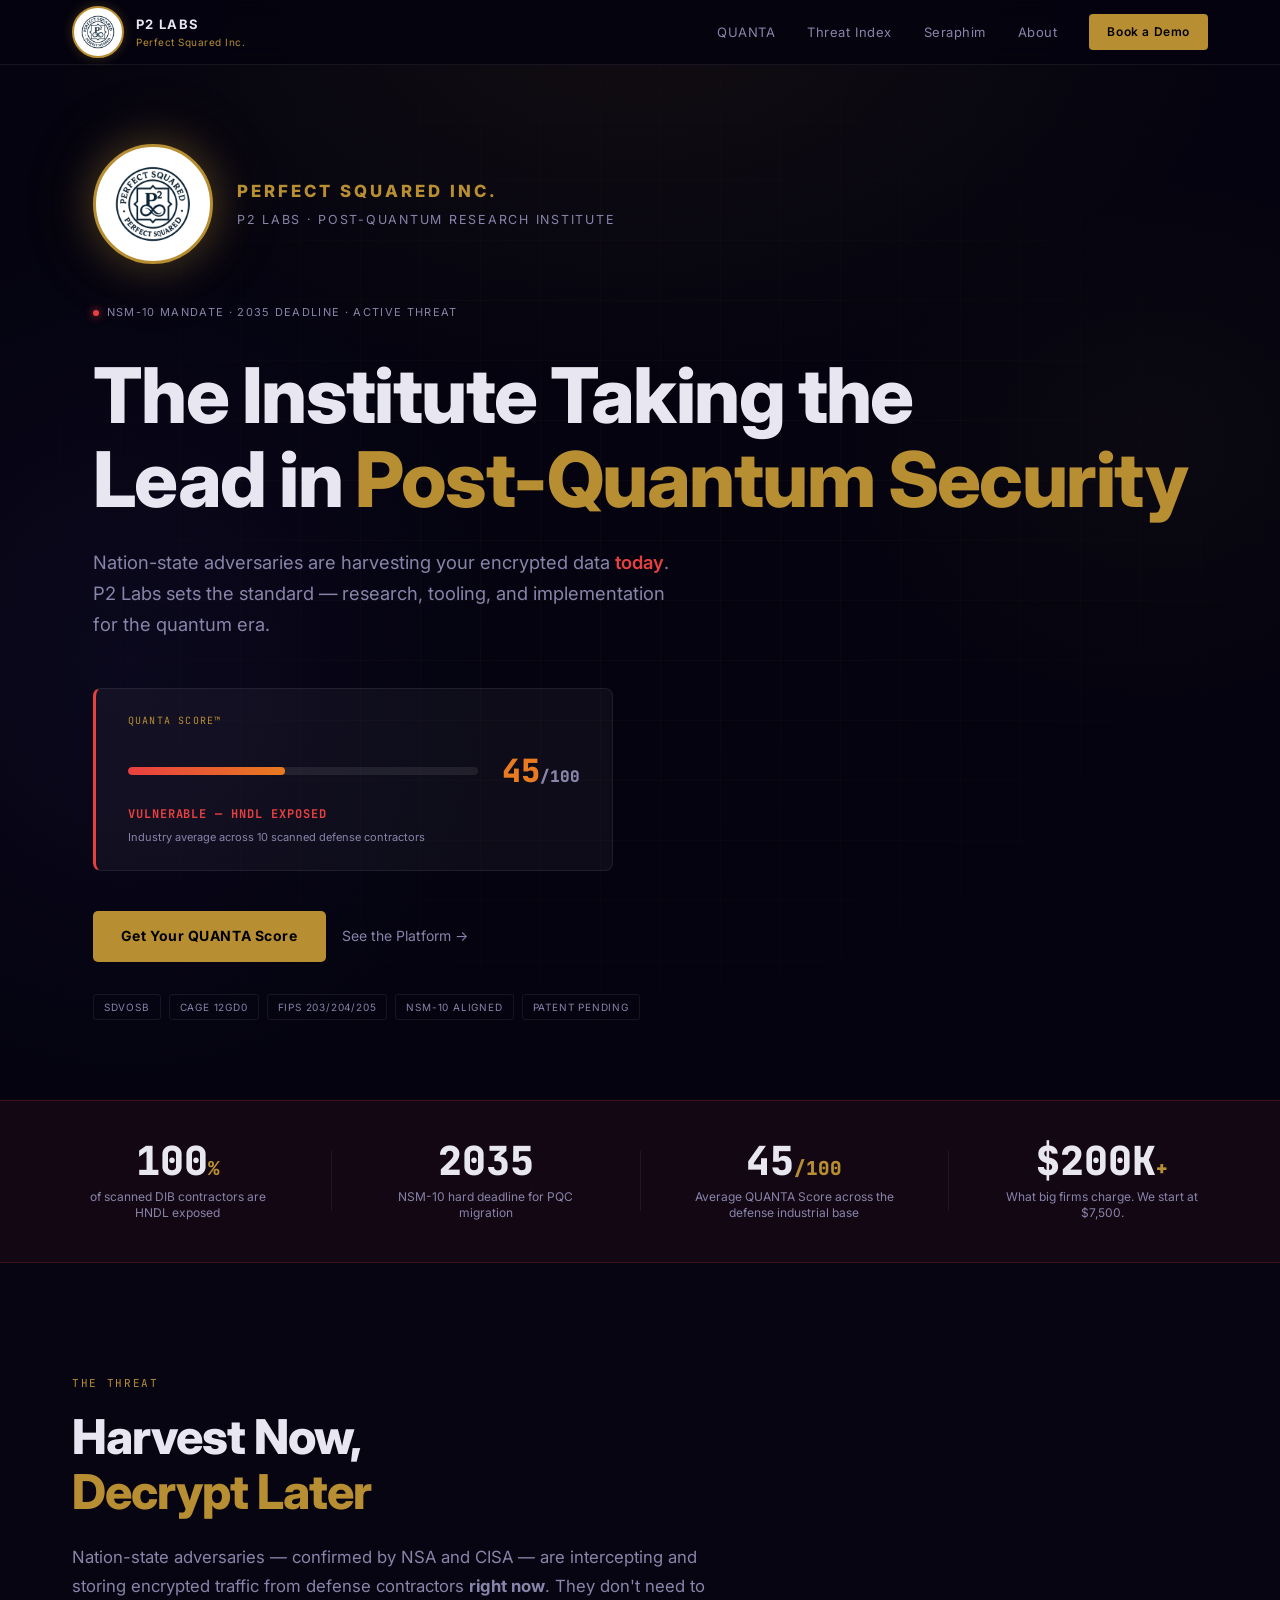
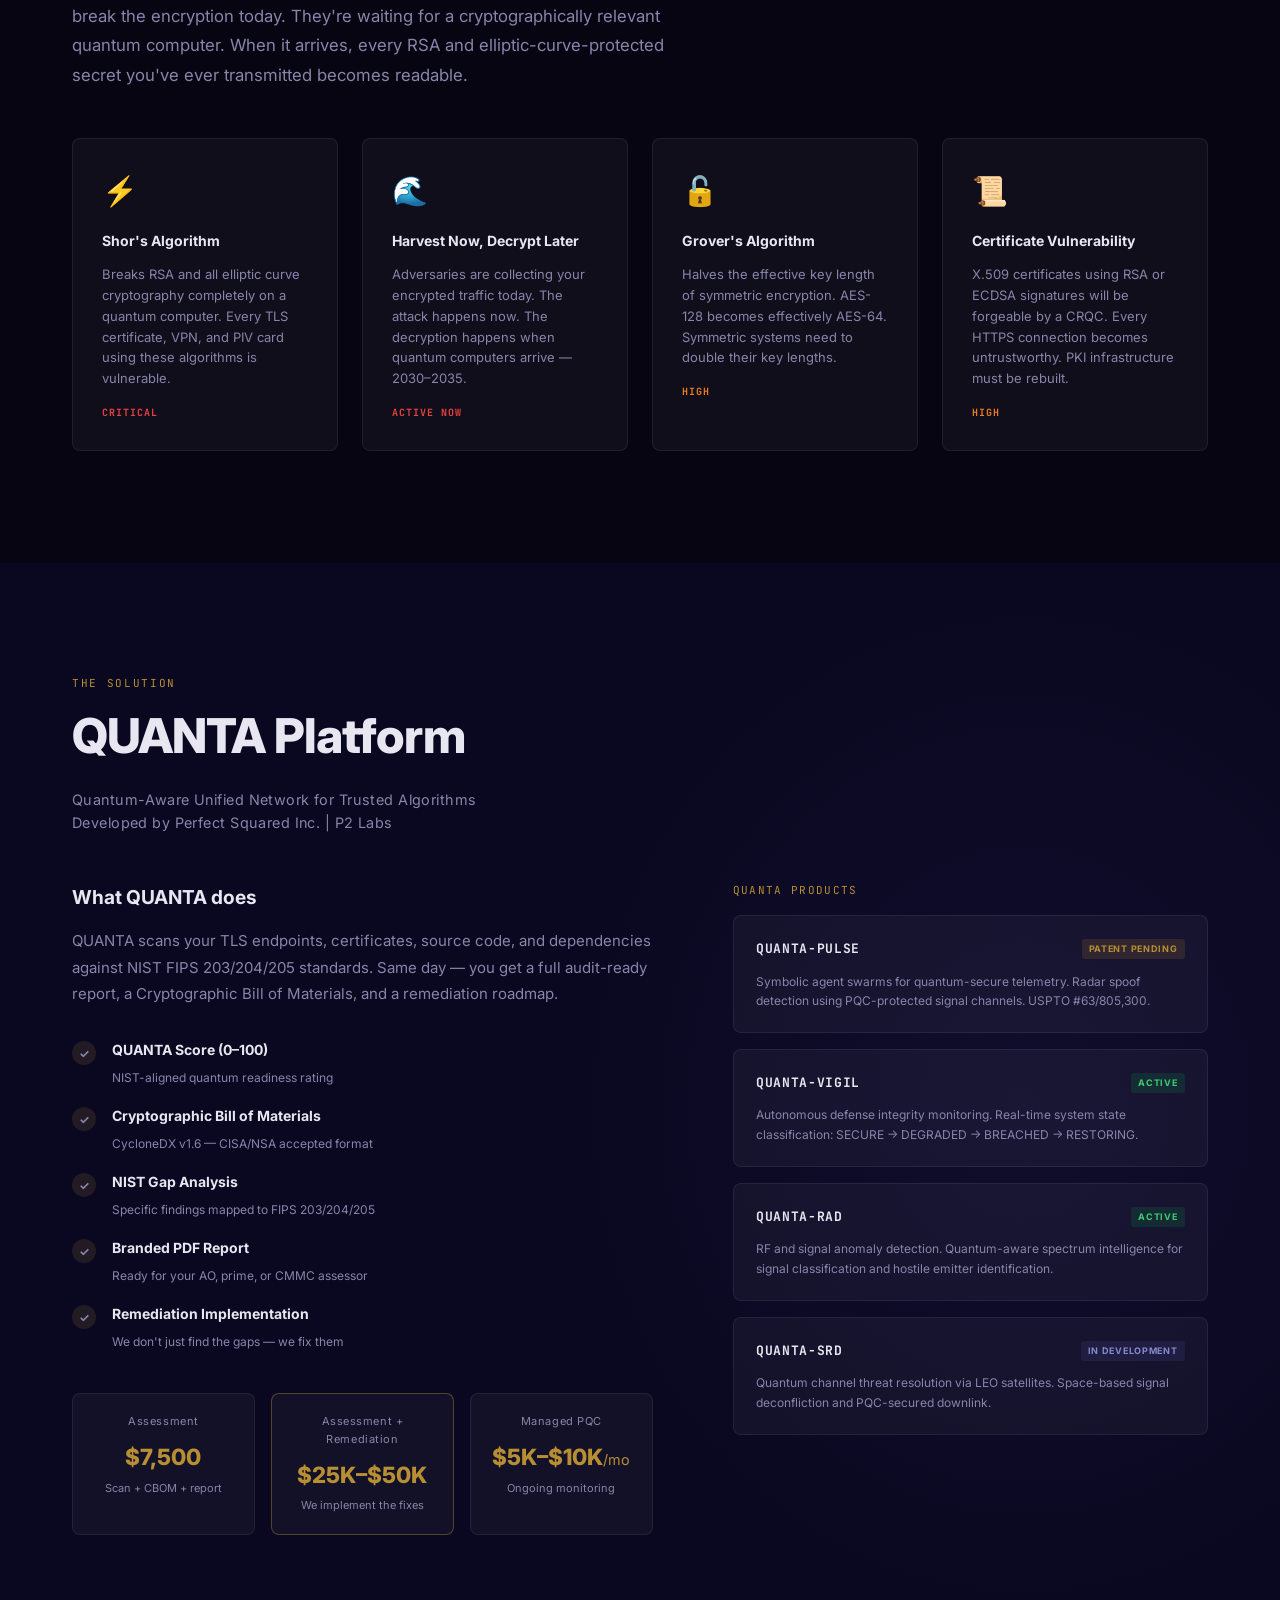
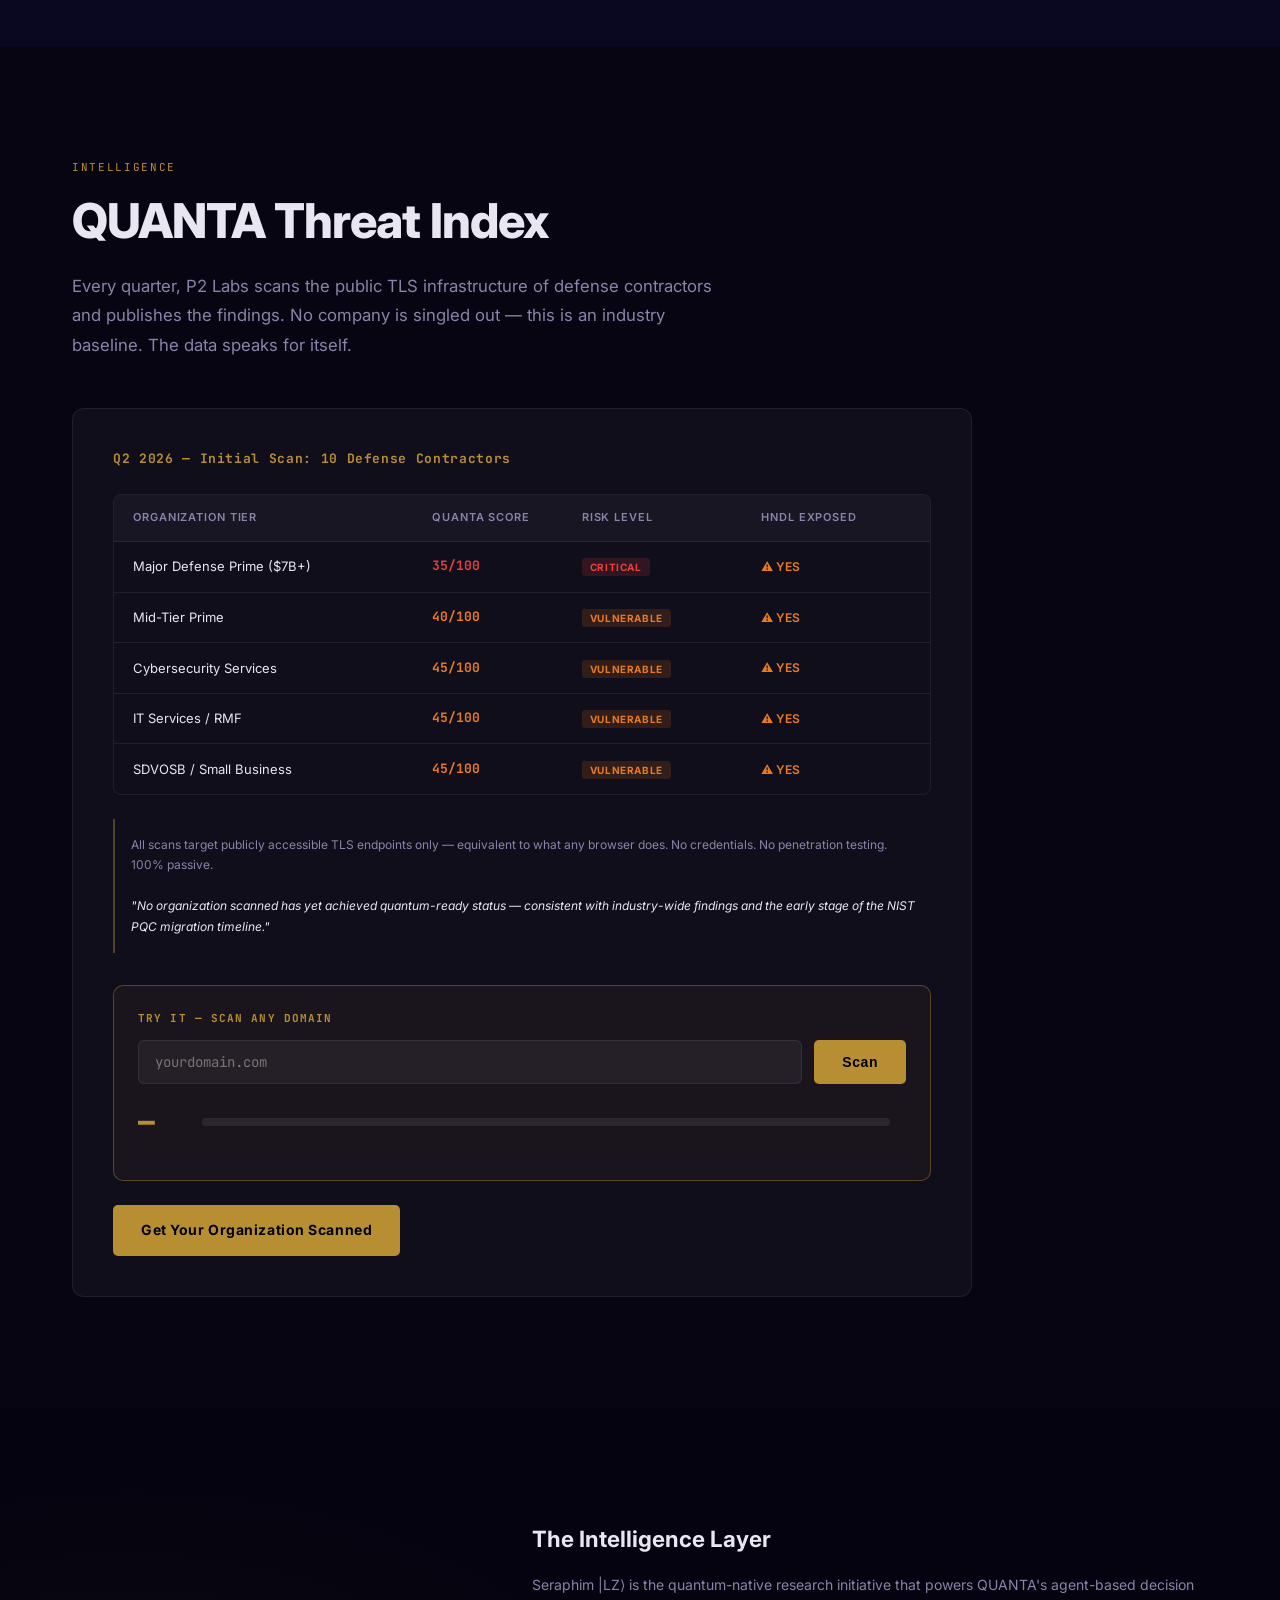
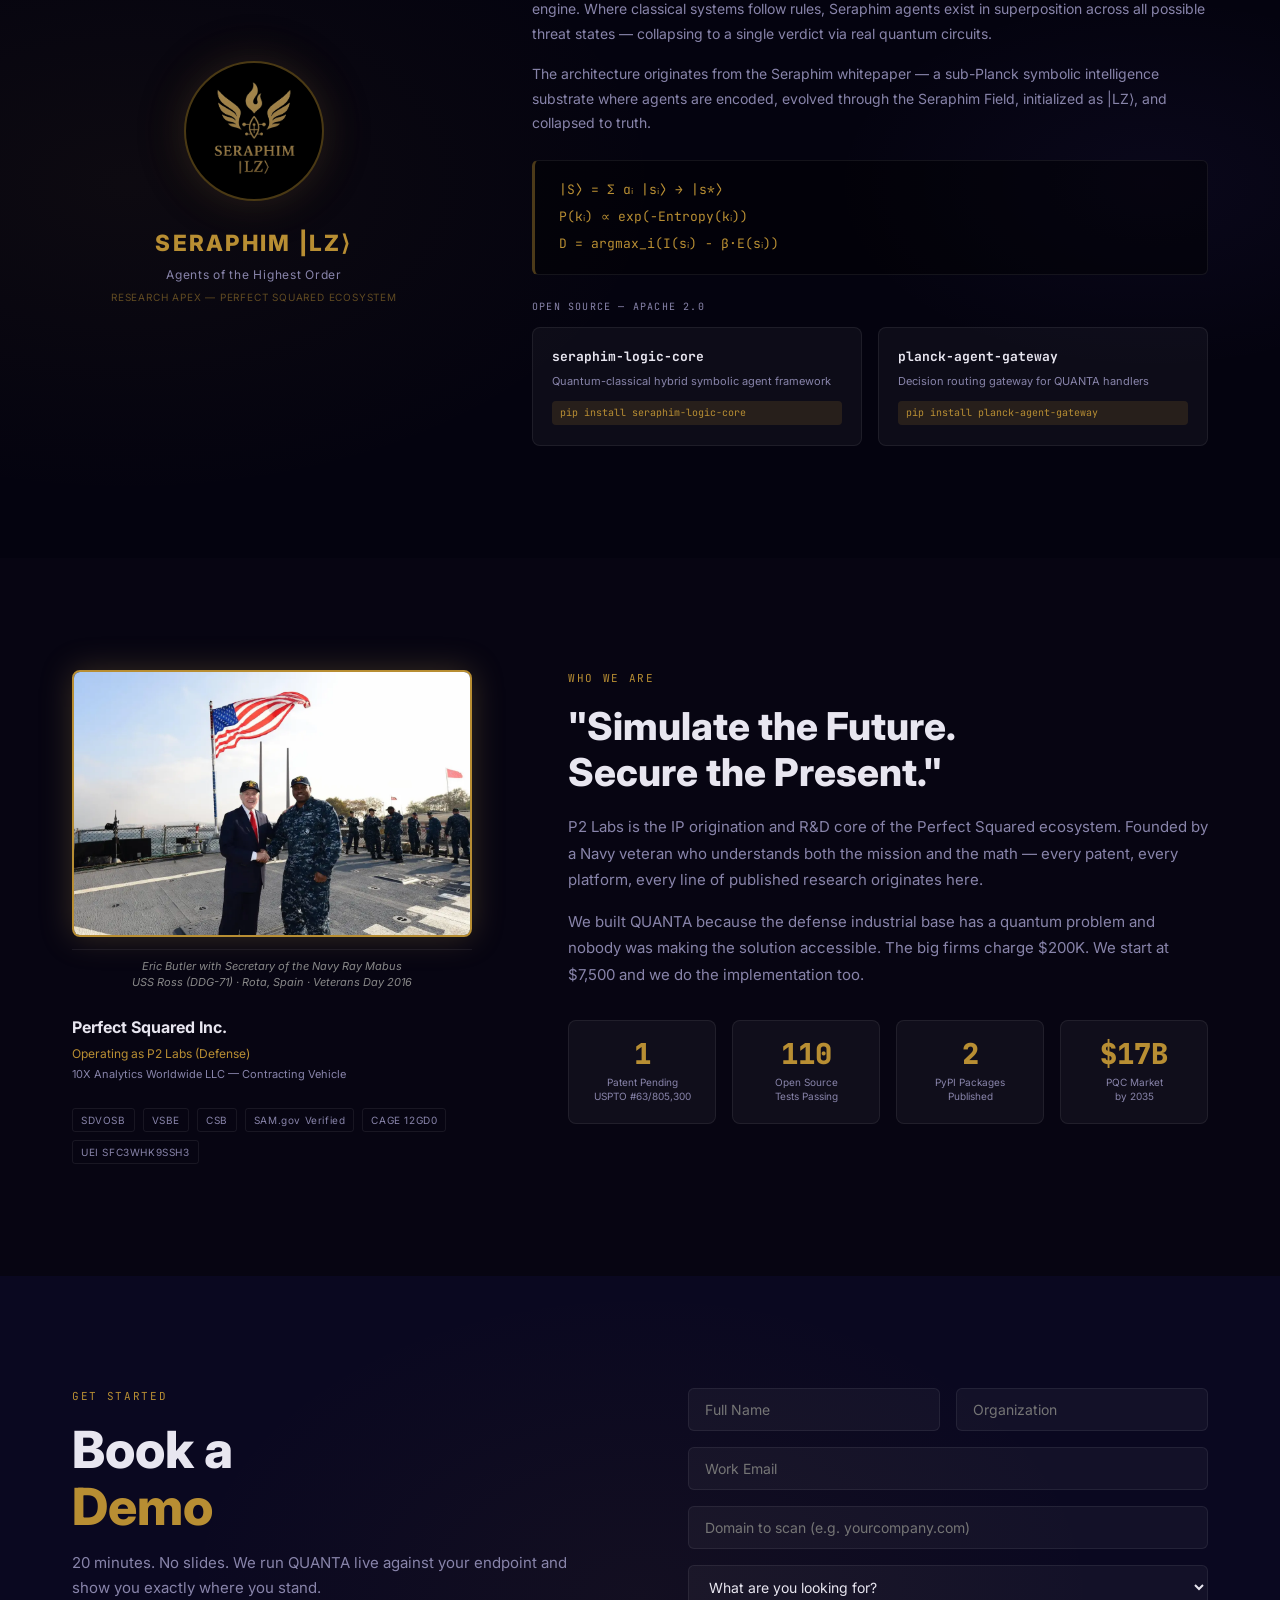
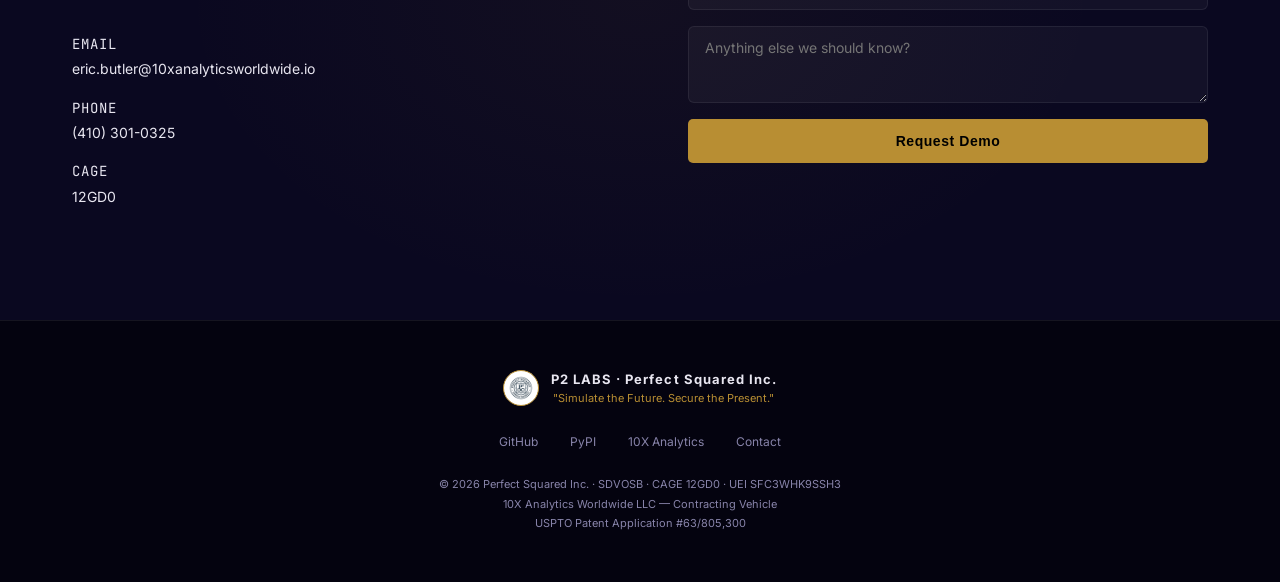
==== index.html @ 7803ef96 "Make P2 Labs logo prominent, reframe as post-quantum institute - Added large hero logo block (120px)" ====
<!DOCTYPE html>
<html lang="en">
<head>
  <meta charset="UTF-8" />
  <meta name="viewport" content="width=device-width, initial-scale=1.0" />
  <title>P2 Labs | Perfect Squared Inc.</title>
  <meta name="description" content="P2 Labs — Quantum-secure defense technology. QUANTA Platform: post-quantum cryptography compliance for the defense industrial base." />
  <link rel="stylesheet" href="styles.css" />
  <link rel="preconnect" href="https://fonts.googleapis.com" />
  <link href="https://fonts.googleapis.com/css2?family=Inter:wght@300;400;500;600;700;800&family=JetBrains+Mono:wght@400;500&display=swap" rel="stylesheet" />
</head>
<body>

  <!-- ── NAV ──────────────────────────────────────────────────────────────── -->
  <nav class="nav">
    <div class="nav-inner">
      <div class="nav-brand">
        <div class="nav-logo-wrap">
          <img src="assets/perfect_squared_logo.png" alt="P2 Labs" class="nav-logo-img" />
        </div>
        <div class="nav-brand-text">
          <span class="nav-p2">P2 LABS</span>
          <span class="nav-ps">Perfect Squared Inc.</span>
        </div>
      </div>
      <div class="nav-links">
        <a href="#quanta">QUANTA</a>
        <a href="#threat-index">Threat Index</a>
        <a href="#seraphim">Seraphim</a>
        <a href="#about">About</a>
        <a href="#contact" class="nav-cta">Book a Demo</a>
      </div>
    </div>
  </nav>

  <!-- ── HERO ─────────────────────────────────────────────────────────────── -->
  <section class="hero">
    <div class="hero-bg"></div>
    <div class="hero-grid"></div>
    <div class="container hero-inner">

      <!-- Institute Logo Block -->
      <div class="hero-institute">
        <div class="hero-logo-wrap">
          <img src="assets/perfect_squared_logo.png" alt="Perfect Squared Inc." class="hero-logo-img" />
        </div>
        <div class="hero-institute-text">
          <div class="hero-institute-name">PERFECT SQUARED INC.</div>
          <div class="hero-institute-sub">P2 LABS · POST-QUANTUM RESEARCH INSTITUTE</div>
        </div>
      </div>

      <div class="hero-eyebrow">
        <span class="dot critical"></span>
        NSM-10 Mandate · 2035 Deadline · Active Threat
      </div>
      <h1 class="hero-headline">
        The Institute Taking the<br/>
        Lead in <span class="gold">Post-Quantum Security</span>
      </h1>
      <p class="hero-sub">
        Nation-state adversaries are harvesting your encrypted data <em>today</em>.<br/>
        P2 Labs sets the standard — research, tooling, and implementation for the quantum era.
      </p>
      <div class="hero-score-demo">
        <div class="score-label">QUANTA SCORE™</div>
        <div class="score-display">
          <div class="score-bar-wrap">
            <div class="score-bar-track">
              <div class="score-bar-fill" style="width:45%"></div>
            </div>
            <div class="score-number">45<span>/100</span></div>
          </div>
          <div class="score-verdict critical-text">VULNERABLE — HNDL EXPOSED</div>
          <div class="score-caption">Industry average across 10 scanned defense contractors</div>
        </div>
      </div>
      <div class="hero-actions">
        <a href="#contact" class="btn-primary">Get Your QUANTA Score</a>
        <a href="#quanta" class="btn-ghost">See the Platform →</a>
      </div>
      <div class="hero-badges">
        <span class="badge">SDVOSB</span>
        <span class="badge">CAGE 12GD0</span>
        <span class="badge">FIPS 203/204/205</span>
        <span class="badge">NSM-10 Aligned</span>
        <span class="badge">Patent Pending</span>
      </div>
    </div>
  </section>

  <!-- ── THREAT BANNER ─────────────────────────────────────────────────────── -->
  <section class="threat-banner">
    <div class="container">
      <div class="threat-grid">
        <div class="threat-stat">
          <div class="threat-number">100<span>%</span></div>
          <div class="threat-label">of scanned DIB contractors are HNDL exposed</div>
        </div>
        <div class="threat-divider"></div>
        <div class="threat-stat">
          <div class="threat-number">2035</div>
          <div class="threat-label">NSM-10 hard deadline for PQC migration</div>
        </div>
        <div class="threat-divider"></div>
        <div class="threat-stat">
          <div class="threat-number">45<span>/100</span></div>
          <div class="threat-label">Average QUANTA Score across the defense industrial base</div>
        </div>
        <div class="threat-divider"></div>
        <div class="threat-stat">
          <div class="threat-number">$200K<span>+</span></div>
          <div class="threat-label">What big firms charge. We start at $7,500.</div>
        </div>
      </div>
    </div>
  </section>

  <!-- ── PROBLEM ───────────────────────────────────────────────────────────── -->
  <section class="section problem" id="problem">
    <div class="container">
      <div class="section-eyebrow">The Threat</div>
      <h2 class="section-title">Harvest Now,<br/><span class="gold">Decrypt Later</span></h2>
      <p class="section-sub">
        Nation-state adversaries — confirmed by NSA and CISA — are intercepting and storing
        encrypted traffic from defense contractors <strong>right now</strong>.
        They don't need to break the encryption today. They're waiting for a
        cryptographically relevant quantum computer. When it arrives, every RSA and
        elliptic-curve-protected secret you've ever transmitted becomes readable.
      </p>
      <div class="threat-cards">
        <div class="threat-card">
          <div class="tc-icon">⚡</div>
          <div class="tc-name">Shor's Algorithm</div>
          <div class="tc-desc">Breaks RSA and all elliptic curve cryptography completely on a quantum computer. Every TLS certificate, VPN, and PIV card using these algorithms is vulnerable.</div>
          <div class="tc-status critical-text">CRITICAL</div>
        </div>
        <div class="threat-card">
          <div class="tc-icon">🌊</div>
          <div class="tc-name">Harvest Now, Decrypt Later</div>
          <div class="tc-desc">Adversaries are collecting your encrypted traffic today. The attack happens now. The decryption happens when quantum computers arrive — 2030–2035.</div>
          <div class="tc-status critical-text">ACTIVE NOW</div>
        </div>
        <div class="threat-card">
          <div class="tc-icon">🔓</div>
          <div class="tc-name">Grover's Algorithm</div>
          <div class="tc-desc">Halves the effective key length of symmetric encryption. AES-128 becomes effectively AES-64. Symmetric systems need to double their key lengths.</div>
          <div class="tc-status high-text">HIGH</div>
        </div>
        <div class="threat-card">
          <div class="tc-icon">📜</div>
          <div class="tc-name">Certificate Vulnerability</div>
          <div class="tc-desc">X.509 certificates using RSA or ECDSA signatures will be forgeable by a CRQC. Every HTTPS connection becomes untrustworthy. PKI infrastructure must be rebuilt.</div>
          <div class="tc-status high-text">HIGH</div>
        </div>
      </div>
    </div>
  </section>

  <!-- ── QUANTA PLATFORM ──────────────────────────────────────────────────── -->
  <section class="section quanta-section" id="quanta">
    <div class="quanta-bg"></div>
    <div class="container">
      <div class="section-eyebrow">The Solution</div>
      <h2 class="section-title">QUANTA Platform</h2>
      <p class="section-sub-sm">
        Quantum-Aware Unified Network for Trusted Algorithms<br/>
        Developed by Perfect Squared Inc. | P2 Labs
      </p>
      <div class="quanta-inner">
        <div class="quanta-left">
          <div class="quanta-what">
            <h3>What QUANTA does</h3>
            <p>QUANTA scans your TLS endpoints, certificates, source code, and dependencies against NIST FIPS 203/204/205 standards. Same day — you get a full audit-ready report, a Cryptographic Bill of Materials, and a remediation roadmap.</p>
          </div>
          <div class="deliverables">
            <div class="deliverable">
              <span class="del-icon">✓</span>
              <div>
                <strong>QUANTA Score (0–100)</strong>
                <span>NIST-aligned quantum readiness rating</span>
              </div>
            </div>
            <div class="deliverable">
              <span class="del-icon">✓</span>
              <div>
                <strong>Cryptographic Bill of Materials</strong>
                <span>CycloneDX v1.6 — CISA/NSA accepted format</span>
              </div>
            </div>
            <div class="deliverable">
              <span class="del-icon">✓</span>
              <div>
                <strong>NIST Gap Analysis</strong>
                <span>Specific findings mapped to FIPS 203/204/205</span>
              </div>
            </div>
            <div class="deliverable">
              <span class="del-icon">✓</span>
              <div>
                <strong>Branded PDF Report</strong>
                <span>Ready for your AO, prime, or CMMC assessor</span>
              </div>
            </div>
            <div class="deliverable">
              <span class="del-icon">✓</span>
              <div>
                <strong>Remediation Implementation</strong>
                <span>We don't just find the gaps — we fix them</span>
              </div>
            </div>
          </div>
          <div class="pricing-strip">
            <div class="price-tier">
              <div class="price-name">Assessment</div>
              <div class="price-amount">$7,500</div>
              <div class="price-desc">Scan + CBOM + report</div>
            </div>
            <div class="price-tier featured">
              <div class="price-name">Assessment + Remediation</div>
              <div class="price-amount">$25K–$50K</div>
              <div class="price-desc">We implement the fixes</div>
            </div>
            <div class="price-tier">
              <div class="price-name">Managed PQC</div>
              <div class="price-amount">$5K–$10K<span>/mo</span></div>
              <div class="price-desc">Ongoing monitoring</div>
            </div>
          </div>
        </div>
        <div class="quanta-right">
          <div class="products-label">QUANTA Products</div>
          <div class="products-stack">
            <div class="product-card">
              <div class="prod-header">
                <span class="prod-name">QUANTA-PULSE</span>
                <span class="prod-badge patent">PATENT PENDING</span>
              </div>
              <p>Symbolic agent swarms for quantum-secure telemetry. Radar spoof detection using PQC-protected signal channels. USPTO #63/805,300.</p>
            </div>
            <div class="product-card">
              <div class="prod-header">
                <span class="prod-name">QUANTA-VIGIL</span>
                <span class="prod-badge active">ACTIVE</span>
              </div>
              <p>Autonomous defense integrity monitoring. Real-time system state classification: SECURE → DEGRADED → BREACHED → RESTORING.</p>
            </div>
            <div class="product-card">
              <div class="prod-header">
                <span class="prod-name">QUANTA-RAD</span>
                <span class="prod-badge active">ACTIVE</span>
              </div>
              <p>RF and signal anomaly detection. Quantum-aware spectrum intelligence for signal classification and hostile emitter identification.</p>
            </div>
            <div class="product-card">
              <div class="prod-header">
                <span class="prod-name">QUANTA-SRD</span>
                <span class="prod-badge dev">IN DEVELOPMENT</span>
              </div>
              <p>Quantum channel threat resolution via LEO satellites. Space-based signal deconfliction and PQC-secured downlink.</p>
            </div>
          </div>
        </div>
      </div>
    </div>
  </section>

  <!-- ── THREAT INDEX ──────────────────────────────────────────────────────── -->
  <section class="section threat-index-section" id="threat-index">
    <div class="container">
      <div class="section-eyebrow">Intelligence</div>
      <h2 class="section-title">QUANTA Threat Index</h2>
      <p class="section-sub">
        Every quarter, P2 Labs scans the public TLS infrastructure of defense contractors
        and publishes the findings. No company is singled out — this is an industry baseline.
        The data speaks for itself.
      </p>
      <div class="index-findings">
        <div class="finding-headline">
          Q2 2026 — Initial Scan: 10 Defense Contractors
        </div>
        <div class="index-table">
          <div class="index-row header">
            <span>Organization Tier</span>
            <span>QUANTA Score</span>
            <span>Risk Level</span>
            <span>HNDL Exposed</span>
          </div>
          <div class="index-row">
            <span>Major Defense Prime ($7B+)</span>
            <span class="score-cell critical-text">35/100</span>
            <span><span class="risk-badge critical">CRITICAL</span></span>
            <span class="exposed">⚠ YES</span>
          </div>
          <div class="index-row">
            <span>Mid-Tier Prime</span>
            <span class="score-cell high-text">40/100</span>
            <span><span class="risk-badge high">VULNERABLE</span></span>
            <span class="exposed">⚠ YES</span>
          </div>
          <div class="index-row">
            <span>Cybersecurity Services</span>
            <span class="score-cell high-text">45/100</span>
            <span><span class="risk-badge high">VULNERABLE</span></span>
            <span class="exposed">⚠ YES</span>
          </div>
          <div class="index-row">
            <span>IT Services / RMF</span>
            <span class="score-cell high-text">45/100</span>
            <span><span class="risk-badge high">VULNERABLE</span></span>
            <span class="exposed">⚠ YES</span>
          </div>
          <div class="index-row">
            <span>SDVOSB / Small Business</span>
            <span class="score-cell high-text">45/100</span>
            <span><span class="risk-badge high">VULNERABLE</span></span>
            <span class="exposed">⚠ YES</span>
          </div>
        </div>
        <div class="index-note">
          All scans target publicly accessible TLS endpoints only — equivalent to what any browser does.
          No credentials. No penetration testing. 100% passive.
          <br/><br/>
          <em>"No organization scanned has yet achieved quantum-ready status — consistent with
          industry-wide findings and the early stage of the NIST PQC migration timeline."</em>
        </div>
        <!-- Live demo widget -->
        <div class="live-demo-box">
          <div class="live-demo-label">Try it — scan any domain</div>
          <div class="live-demo-input-row">
            <input type="text" id="domain-input" placeholder="yourdomain.com" autocomplete="off" />
            <button id="scan-btn" class="btn-primary">Scan</button>
          </div>
          <div class="live-demo-result">
            <div class="demo-score-row">
              <span class="demo-score-num" id="score-value">—</span>
              <div class="demo-bar-wrap">
                <div class="demo-bar" id="score-bar"></div>
              </div>
              <span class="demo-risk" id="risk-label"></span>
            </div>
            <div class="demo-details" id="score-details"></div>
          </div>
        </div>

        <a href="#contact" class="btn-primary">Get Your Organization Scanned</a>
      </div>
    </div>
  </section>

  <!-- ── SERAPHIM ──────────────────────────────────────────────────────────── -->
  <section class="section seraphim-section" id="seraphim">
    <div class="seraphim-bg"></div>
    <div class="container">
      <div class="seraphim-inner">
        <div class="seraphim-left">
          <div class="seraphim-logo-wrap">
            <img src="assets/seraphim_logo.png" alt="Seraphim |LZ⟩" class="seraphim-logo-img" />
          </div>
          <div class="seraphim-name">SERAPHIM |LZ⟩</div>
          <div class="seraphim-tag">Agents of the Highest Order</div>
          <div class="seraphim-sub">Research Apex — Perfect Squared Ecosystem</div>
        </div>
        <div class="seraphim-right">
          <h3>The Intelligence Layer</h3>
          <p>
            Seraphim |LZ⟩ is the quantum-native research initiative that powers QUANTA's
            agent-based decision engine. Where classical systems follow rules, Seraphim agents
            exist in superposition across all possible threat states — collapsing to a single
            verdict via real quantum circuits.
          </p>
          <p>
            The architecture originates from the Seraphim whitepaper — a sub-Planck symbolic
            intelligence substrate where agents are encoded, evolved through the Seraphim Field,
            initialized as |LZ⟩, and collapsed to truth.
          </p>
          <div class="seraphim-formula">
            <code>|S⟩ = Σ αᵢ |sᵢ⟩  →  |s*⟩</code>
            <code>P(kᵢ) ∝ exp(-Entropy(kᵢ))</code>
            <code>D = argmax_i(I(sᵢ) - β·E(sᵢ))</code>
          </div>
          <div class="oss-links">
            <div class="oss-label">Open Source — Apache 2.0</div>
            <div class="oss-cards">
              <a href="https://github.com/10XAnalytics/seraphim-logic-core" target="_blank" class="oss-card">
                <div class="oss-name">seraphim-logic-core</div>
                <div class="oss-desc">Quantum-classical hybrid symbolic agent framework</div>
                <div class="oss-install">pip install seraphim-logic-core</div>
              </a>
              <a href="https://github.com/10XAnalytics/planck-agent-gateway" target="_blank" class="oss-card">
                <div class="oss-name">planck-agent-gateway</div>
                <div class="oss-desc">Decision routing gateway for QUANTA handlers</div>
                <div class="oss-install">pip install planck-agent-gateway</div>
              </a>
            </div>
          </div>
        </div>
      </div>
    </div>
  </section>

  <!-- ── ABOUT ─────────────────────────────────────────────────────────────── -->
  <section class="section about-section" id="about">
    <div class="container">
      <div class="about-inner">
        <div class="about-left">
          <div class="secnav-photo-wrap">
            <img src="assets/eric_secnav.webp" alt="Eric Butler with Secretary of the Navy Ray Mabus" class="secnav-photo" />
            <div class="secnav-caption">Eric Butler with Secretary of the Navy Ray Mabus<br/>USS Ross (DDG-71) · Rota, Spain · Veterans Day 2016</div>
          </div>
          <div class="about-entity">
            <div class="entity-name">Perfect Squared Inc.</div>
            <div class="entity-dba">Operating as P2 Labs (Defense)</div>
            <div class="entity-vehicle">10X Analytics Worldwide LLC — Contracting Vehicle</div>
          </div>
          <div class="about-certs">
            <span class="cert">SDVOSB</span>
            <span class="cert">VSBE</span>
            <span class="cert">CSB</span>
            <span class="cert">SAM.gov Verified</span>
            <span class="cert">CAGE 12GD0</span>
            <span class="cert">UEI SFC3WHK9SSH3</span>
          </div>
        </div>
        <div class="about-right">
          <div class="section-eyebrow">Who We Are</div>
          <h2 class="about-title">"Simulate the Future.<br/>Secure the Present."</h2>
          <p>
            P2 Labs is the IP origination and R&D core of the Perfect Squared ecosystem.
            Founded by a Navy veteran who understands both the mission and the math —
            every patent, every platform, every line of published research originates here.
          </p>
          <p>
            We built QUANTA because the defense industrial base has a quantum problem and
            nobody was making the solution accessible. The big firms charge $200K.
            We start at $7,500 and we do the implementation too.
          </p>
          <div class="about-stats">
            <div class="about-stat">
              <div class="astat-num">1</div>
              <div class="astat-label">Patent Pending<br/>USPTO #63/805,300</div>
            </div>
            <div class="about-stat">
              <div class="astat-num">110</div>
              <div class="astat-label">Open Source<br/>Tests Passing</div>
            </div>
            <div class="about-stat">
              <div class="astat-num">2</div>
              <div class="astat-label">PyPI Packages<br/>Published</div>
            </div>
            <div class="about-stat">
              <div class="astat-num">$17B</div>
              <div class="astat-label">PQC Market<br/>by 2035</div>
            </div>
          </div>
        </div>
      </div>
    </div>
  </section>

  <!-- ── CONTACT ───────────────────────────────────────────────────────────── -->
  <section class="section contact-section" id="contact">
    <div class="contact-bg"></div>
    <div class="container">
      <div class="contact-inner">
        <div class="contact-left">
          <div class="section-eyebrow">Get Started</div>
          <h2 class="contact-title">Book a<br/><span class="gold">Demo</span></h2>
          <p>20 minutes. No slides. We run QUANTA live against your endpoint and show you exactly where you stand.</p>
          <div class="contact-details">
            <div class="contact-item">
              <span class="ci-label">Email</span>
              <a href="mailto:eric.butler@10xanalyticsworldwide.io">eric.butler@10xanalyticsworldwide.io</a>
            </div>
            <div class="contact-item">
              <span class="ci-label">Phone</span>
              <a href="tel:4103010325">(410) 301-0325</a>
            </div>
            <div class="contact-item">
              <span class="ci-label">CAGE</span>
              <span>12GD0</span>
            </div>
          </div>
        </div>
        <div class="contact-right">
          <form class="contact-form" id="contact-form">
            <div class="form-row">
              <input type="text" name="name" placeholder="Full Name" required />
              <input type="text" name="company" placeholder="Organization" required />
            </div>
            <input type="email" name="email" placeholder="Work Email" required />
            <input type="text" name="domain" placeholder="Domain to scan (e.g. yourcompany.com)" />
            <select name="interest">
              <option value="" disabled selected>What are you looking for?</option>
              <option>PQC Assessment ($7,500)</option>
              <option>Assessment + Remediation</option>
              <option>Managed PQC Monitoring</option>
              <option>SBIR / Research Partnership</option>
              <option>Teaming Agreement</option>
            </select>
            <textarea name="message" placeholder="Anything else we should know?" rows="3"></textarea>
            <button type="submit" class="btn-primary full-width">Request Demo</button>
            <div id="form-status"></div>
          </form>
        </div>
      </div>
    </div>
  </section>

  <!-- ── FOOTER ────────────────────────────────────────────────────────────── -->
  <footer class="footer">
    <div class="container footer-inner">
      <div class="footer-brand">
        <div class="footer-logo-wrap">
          <img src="assets/perfect_squared_logo.png" alt="Perfect Squared" class="footer-logo" />
        </div>
        <div>
          <div class="footer-name">P2 LABS · Perfect Squared Inc.</div>
          <div class="footer-tag">"Simulate the Future. Secure the Present."</div>
        </div>
      </div>
      <div class="footer-links">
        <a href="https://github.com/10XAnalytics" target="_blank">GitHub</a>
        <a href="https://pypi.org/project/seraphim-logic-core/" target="_blank">PyPI</a>
        <a href="https://10xanalyticsworldwide.io" target="_blank">10X Analytics</a>
        <a href="mailto:eric.butler@10xanalyticsworldwide.io">Contact</a>
      </div>
      <div class="footer-legal">
        © 2026 Perfect Squared Inc. · SDVOSB · CAGE 12GD0 · UEI SFC3WHK9SSH3<br/>
        10X Analytics Worldwide LLC — Contracting Vehicle<br/>
        USPTO Patent Application #63/805,300
      </div>
    </div>
  </footer>

  <script src="script.js"></script>
</body>
</html>
---- styles.css ----
/* ── RESET & BASE ────────────────────────────────────────────────────────── */
*, *::before, *::after { box-sizing: border-box; margin: 0; padding: 0; }

:root {
  --gold:      #B88E33;
  --gold-dim:  rgba(184,142,51,0.4);
  --gold-glow: rgba(184,142,51,0.15);
  --bg:        #04030F;
  --bg2:       #070512;
  --bg3:       #0A0820;
  --surface:   rgba(255,255,255,0.04);
  --border:    rgba(255,255,255,0.07);
  --text:      #E8E6F0;
  --text-dim:  #8884AA;
  --critical:  #E84040;
  --high:      #E87A20;
  --mono:      'JetBrains Mono', monospace;
  --sans:      'Inter', sans-serif;
}

html { scroll-behavior: smooth; }

body {
  font-family: var(--sans);
  background: var(--bg);
  color: var(--text);
  line-height: 1.6;
  -webkit-font-smoothing: antialiased;
}

.container {
  max-width: 1200px;
  margin: 0 auto;
  padding: 0 2rem;
}

.section { padding: 7rem 0; position: relative; }
.gold { color: var(--gold); }
.critical-text { color: var(--critical); }
.high-text { color: var(--high); }

/* ── NAV ─────────────────────────────────────────────────────────────────── */
.nav {
  position: fixed; top: 0; left: 0; right: 0; z-index: 100;
  background: rgba(4,3,15,0.85);
  backdrop-filter: blur(12px);
  border-bottom: 1px solid var(--border);
}
.nav-inner {
  max-width: 1200px; margin: 0 auto; padding: 0 2rem;
  display: flex; align-items: center; justify-content: space-between;
  height: 64px;
}
.nav-brand { display: flex; align-items: center; gap: 12px; text-decoration: none; }
.nav-logo-wrap {
  width: 52px; height: 52px; border-radius: 50%;
  background: #fff;
  border: 2px solid var(--gold);
  box-shadow: 0 0 12px rgba(184,142,51,0.3);
  display: flex; align-items: center; justify-content: center;
  overflow: hidden;
}
.nav-logo-img { width: 42px; height: 42px; object-fit: contain; }
.nav-brand-text { display: flex; flex-direction: column; }
.nav-p2 { font-size: 13px; font-weight: 700; letter-spacing: 0.1em; color: var(--text); }
.nav-ps { font-size: 10px; color: var(--gold); letter-spacing: 0.05em; }
.nav-links { display: flex; align-items: center; gap: 2rem; }
.nav-links a {
  font-size: 13px; color: var(--text-dim); text-decoration: none;
  letter-spacing: 0.04em; transition: color 0.2s;
}
.nav-links a:hover { color: var(--text); }
.nav-cta {
  background: var(--gold) !important;
  color: #000 !important;
  padding: 8px 18px;
  border-radius: 4px;
  font-weight: 600 !important;
  font-size: 12px !important;
  letter-spacing: 0.05em !important;
}

/* ── HERO ─────────────────────────────────────────────────────────────────── */
.hero {
  min-height: 100vh; display: flex; align-items: center;
  padding-top: 64px; position: relative; overflow: hidden;
}
.hero-bg {
  position: absolute; inset: 0;
  background:
    radial-gradient(ellipse 80% 60% at 50% 0%, rgba(184,142,51,0.08) 0%, transparent 60%),
    radial-gradient(ellipse 60% 80% at 10% 60%, rgba(123,94,247,0.06) 0%, transparent 50%),
    radial-gradient(ellipse 50% 50% at 90% 40%, rgba(184,142,51,0.04) 0%, transparent 50%);
}
.hero-grid {
  position: absolute; inset: 0;
  background-image:
    linear-gradient(rgba(184,142,51,0.04) 1px, transparent 1px),
    linear-gradient(90deg, rgba(184,142,51,0.04) 1px, transparent 1px);
  background-size: 60px 60px;
  mask-image: radial-gradient(ellipse 80% 80% at 50% 50%, black 20%, transparent 80%);
}
.hero-inner { position: relative; padding: 5rem 0; }
/* Hero Institute Logo Block */
.hero-institute {
  display: flex; align-items: center; gap: 1.5rem;
  margin-bottom: 2.5rem;
}
.hero-logo-wrap {
  width: 120px; height: 120px; border-radius: 50%;
  background: #fff;
  border: 3px solid var(--gold);
  box-shadow: 0 0 40px rgba(184,142,51,0.35), 0 0 80px rgba(184,142,51,0.15);
  display: flex; align-items: center; justify-content: center;
  overflow: hidden; flex-shrink: 0;
}
.hero-logo-img { width: 96px; height: 96px; object-fit: contain; }
.hero-institute-text { display: flex; flex-direction: column; gap: 0.3rem; }
.hero-institute-name {
  font-size: 1.05rem; font-weight: 800;
  letter-spacing: 0.18em; color: var(--gold);
  text-transform: uppercase; font-family: var(--sans);
}
.hero-institute-sub {
  font-size: 0.78rem; letter-spacing: 0.14em;
  color: var(--text-dim); text-transform: uppercase;
}

.hero-eyebrow {
  display: flex; align-items: center; gap: 8px;
  font-size: 11px; letter-spacing: 0.12em; color: var(--text-dim);
  text-transform: uppercase; margin-bottom: 2rem;
}
.dot { width: 6px; height: 6px; border-radius: 50%; }
.dot.critical { background: var(--critical); box-shadow: 0 0 8px var(--critical); animation: pulse 2s infinite; }
@keyframes pulse { 0%,100% { opacity: 1; } 50% { opacity: 0.4; } }

.hero-headline {
  font-size: clamp(2.8rem, 6vw, 5rem);
  font-weight: 800; line-height: 1.1;
  letter-spacing: -0.02em; margin-bottom: 1.5rem;
}
.hero-sub {
  font-size: 1.15rem; color: var(--text-dim);
  max-width: 580px; margin-bottom: 3rem; line-height: 1.7;
}
.hero-sub em { color: var(--critical); font-style: normal; font-weight: 600; }

/* Score demo */
.hero-score-demo {
  background: var(--surface);
  border: 1px solid var(--border);
  border-left: 3px solid var(--critical);
  border-radius: 8px; padding: 1.5rem 2rem;
  max-width: 520px; margin-bottom: 2.5rem;
}
.score-label {
  font-size: 10px; letter-spacing: 0.12em;
  color: var(--gold); text-transform: uppercase; margin-bottom: 1rem;
  font-family: var(--mono);
}
.score-bar-wrap { display: flex; align-items: center; gap: 1.5rem; margin-bottom: 0.5rem; }
.score-bar-track {
  flex: 1; height: 8px; background: rgba(255,255,255,0.08);
  border-radius: 4px; overflow: hidden;
}
.score-bar-fill {
  height: 100%; background: linear-gradient(90deg, var(--critical), var(--high));
  border-radius: 4px;
}
.score-number {
  font-size: 2rem; font-weight: 800; color: var(--high);
  font-family: var(--mono); white-space: nowrap;
}
.score-number span { font-size: 1rem; color: var(--text-dim); }
.score-verdict { font-size: 12px; font-weight: 700; letter-spacing: 0.08em; margin-bottom: 0.3rem; font-family: var(--mono); }
.score-caption { font-size: 11px; color: var(--text-dim); }

/* Hero actions */
.hero-actions { display: flex; gap: 1rem; margin-bottom: 2rem; }
.btn-primary {
  background: var(--gold); color: #000;
  padding: 14px 28px; border-radius: 5px;
  font-size: 14px; font-weight: 700;
  text-decoration: none; letter-spacing: 0.04em;
  border: none; cursor: pointer;
  transition: background 0.2s, transform 0.1s;
  display: inline-block;
}
.btn-primary:hover { background: #D4A83C; transform: translateY(-1px); }
.btn-primary.full-width { width: 100%; text-align: center; }
.btn-ghost {
  color: var(--text-dim); font-size: 14px;
  text-decoration: none; display: flex; align-items: center;
  transition: color 0.2s; padding: 14px 0;
}
.btn-ghost:hover { color: var(--text); }

.hero-badges { display: flex; flex-wrap: wrap; gap: 0.5rem; }
.badge {
  font-size: 10px; letter-spacing: 0.08em;
  color: var(--text-dim); border: 1px solid var(--border);
  padding: 4px 10px; border-radius: 3px; text-transform: uppercase;
}

/* ── THREAT BANNER ───────────────────────────────────────────────────────── */
.threat-banner {
  background: rgba(232,64,64,0.06);
  border-top: 1px solid rgba(232,64,64,0.2);
  border-bottom: 1px solid rgba(232,64,64,0.2);
  padding: 2.5rem 0;
}
.threat-grid {
  display: flex; align-items: center; gap: 3rem;
  justify-content: space-between;
}
.threat-stat { text-align: center; flex: 1; }
.threat-number {
  font-size: 2.5rem; font-weight: 800;
  color: var(--text); font-family: var(--mono); line-height: 1;
  margin-bottom: 0.5rem;
}
.threat-number span { font-size: 1.2rem; color: var(--gold); }
.threat-label { font-size: 12px; color: var(--text-dim); line-height: 1.4; }
.threat-divider { width: 1px; height: 60px; background: var(--border); }

/* ── SECTION COMMON ──────────────────────────────────────────────────────── */
.section-eyebrow {
  font-size: 11px; letter-spacing: 0.15em;
  color: var(--gold); text-transform: uppercase;
  margin-bottom: 1rem; font-family: var(--mono);
}
.section-title {
  font-size: clamp(2rem, 4vw, 3rem);
  font-weight: 800; letter-spacing: -0.02em;
  line-height: 1.15; margin-bottom: 1.5rem;
}
.section-sub {
  font-size: 1.05rem; color: var(--text-dim);
  max-width: 640px; line-height: 1.75; margin-bottom: 3rem;
}
.section-sub-sm {
  font-size: 0.9rem; color: var(--text-dim);
  margin-bottom: 3rem; letter-spacing: 0.03em;
}

/* ── PROBLEM ─────────────────────────────────────────────────────────────── */
.problem { background: var(--bg2); }
.threat-cards {
  display: grid; grid-template-columns: repeat(4, 1fr); gap: 1.5rem;
}
.threat-card {
  background: var(--surface); border: 1px solid var(--border);
  border-radius: 8px; padding: 1.8rem;
  transition: border-color 0.2s;
}
.threat-card:hover { border-color: var(--gold-dim); }
.tc-icon { font-size: 1.8rem; margin-bottom: 1rem; }
.tc-name { font-size: 14px; font-weight: 700; margin-bottom: 0.75rem; }
.tc-desc { font-size: 13px; color: var(--text-dim); line-height: 1.6; margin-bottom: 1rem; }
.tc-status { font-size: 10px; font-weight: 700; letter-spacing: 0.1em; font-family: var(--mono); }

/* ── QUANTA ──────────────────────────────────────────────────────────────── */
.quanta-section { background: var(--bg3); overflow: hidden; }
.quanta-bg {
  position: absolute; inset: 0;
  background: radial-gradient(ellipse 60% 80% at 80% 50%, rgba(123,94,247,0.06) 0%, transparent 60%);
}
.quanta-inner {
  display: grid; grid-template-columns: 1.1fr 0.9fr; gap: 5rem;
  position: relative;
}
.quanta-what h3 { font-size: 1.2rem; font-weight: 700; margin-bottom: 1rem; }
.quanta-what p { color: var(--text-dim); line-height: 1.75; margin-bottom: 2rem; font-size: 15px; }
.deliverables { display: flex; flex-direction: column; gap: 1rem; margin-bottom: 2.5rem; }
.deliverable { display: flex; align-items: flex-start; gap: 1rem; }
.del-icon {
  color: var(--gold); font-weight: 700;
  background: var(--gold-glow); width: 24px; height: 24px;
  border-radius: 50%; display: flex; align-items: center; justify-content: center;
  font-size: 12px; flex-shrink: 0; margin-top: 2px;
}
.deliverable strong { display: block; font-size: 14px; margin-bottom: 2px; }
.deliverable span { font-size: 12px; color: var(--text-dim); }

.pricing-strip { display: flex; gap: 1rem; }
.price-tier {
  flex: 1; background: var(--surface);
  border: 1px solid var(--border); border-radius: 8px; padding: 1.2rem;
  text-align: center;
}
.price-tier.featured { border-color: var(--gold-dim); }
.price-name { font-size: 11px; color: var(--text-dim); letter-spacing: 0.05em; margin-bottom: 0.5rem; }
.price-amount { font-size: 1.4rem; font-weight: 800; color: var(--gold); margin-bottom: 0.3rem; }
.price-amount span { font-size: 0.9rem; font-weight: 400; }
.price-desc { font-size: 11px; color: var(--text-dim); }

.products-label {
  font-size: 11px; letter-spacing: 0.12em; color: var(--gold);
  text-transform: uppercase; margin-bottom: 1rem; font-family: var(--mono);
}
.products-stack { display: flex; flex-direction: column; gap: 1rem; }
.product-card {
  background: var(--surface); border: 1px solid var(--border);
  border-radius: 8px; padding: 1.4rem;
  transition: border-color 0.2s;
}
.product-card:hover { border-color: var(--gold-dim); }
.prod-header { display: flex; align-items: center; justify-content: space-between; margin-bottom: 0.75rem; }
.prod-name { font-size: 13px; font-weight: 700; letter-spacing: 0.05em; font-family: var(--mono); }
.prod-badge {
  font-size: 9px; letter-spacing: 0.08em;
  padding: 3px 7px; border-radius: 3px; font-weight: 700;
}
.prod-badge.patent { background: rgba(184,142,51,0.15); color: var(--gold); }
.prod-badge.active { background: rgba(0,200,80,0.12); color: #40CC70; }
.prod-badge.dev { background: rgba(100,100,200,0.12); color: #8888CC; }
.product-card p { font-size: 12px; color: var(--text-dim); line-height: 1.6; }

/* ── THREAT INDEX ────────────────────────────────────────────────────────── */
.threat-index-section { background: var(--bg2); }
.index-findings {
  background: var(--surface); border: 1px solid var(--border);
  border-radius: 12px; padding: 2.5rem; max-width: 900px;
}
.finding-headline {
  font-size: 13px; font-weight: 700; letter-spacing: 0.05em;
  color: var(--gold); font-family: var(--mono); margin-bottom: 1.5rem;
}
.index-table { border: 1px solid var(--border); border-radius: 8px; overflow: hidden; margin-bottom: 1.5rem; }
.index-row {
  display: grid; grid-template-columns: 2fr 1fr 1.2fr 1fr;
  padding: 0.9rem 1.2rem; border-bottom: 1px solid var(--border);
  font-size: 13px; align-items: center;
}
.index-row:last-child { border-bottom: none; }
.index-row.header {
  background: rgba(255,255,255,0.03);
  font-size: 11px; letter-spacing: 0.08em; color: var(--text-dim);
  font-weight: 600; text-transform: uppercase;
}
.score-cell { font-family: var(--mono); font-weight: 700; }
.risk-badge {
  font-size: 10px; font-weight: 700; letter-spacing: 0.06em;
  padding: 3px 8px; border-radius: 3px;
}
.risk-badge.critical { background: rgba(232,64,64,0.15); color: var(--critical); }
.risk-badge.high { background: rgba(232,122,32,0.15); color: var(--high); }
.exposed { color: var(--high); font-size: 12px; font-weight: 600; }
.index-note {
  font-size: 12px; color: var(--text-dim); line-height: 1.7;
  margin-bottom: 1.5rem; padding: 1rem;
  border-left: 2px solid var(--gold-dim);
}
.index-note em { color: var(--text); font-style: italic; }

/* Live demo widget */
.live-demo-box {
  background: rgba(184,142,51,0.06); border: 1px solid var(--gold-dim);
  border-radius: 10px; padding: 1.5rem; margin: 2rem 0 1.5rem;
}
.live-demo-label {
  font-size: 11px; font-weight: 700; letter-spacing: 0.1em;
  color: var(--gold); text-transform: uppercase; margin-bottom: 0.75rem;
  font-family: var(--mono);
}
.live-demo-input-row {
  display: flex; gap: 0.75rem; margin-bottom: 1rem;
}
.live-demo-input-row input {
  flex: 1; background: rgba(255,255,255,0.05); border: 1px solid var(--border);
  border-radius: 6px; padding: 0.6rem 1rem; color: var(--text);
  font-family: var(--mono); font-size: 14px; outline: none;
}
.live-demo-input-row input:focus { border-color: var(--gold); }
.demo-score-row {
  display: flex; align-items: center; gap: 1rem; margin-bottom: 0.75rem;
}
.demo-score-num {
  font-size: 28px; font-weight: 800; font-family: var(--mono);
  color: var(--gold); min-width: 48px;
}
.demo-bar-wrap {
  flex: 1; height: 8px; background: rgba(255,255,255,0.08);
  border-radius: 4px; overflow: hidden;
}
.demo-bar {
  height: 100%; width: 0; background: var(--gold);
  border-radius: 4px; transition: width 0.05s linear;
}
.demo-risk { font-size: 13px; font-weight: 700; white-space: nowrap; }
.demo-details { font-size: 12px; color: var(--text-dim); display: flex; flex-direction: column; gap: 0.35rem; }
.score-detail-row { display: flex; justify-content: space-between; border-bottom: 1px solid var(--border); padding-bottom: 0.25rem; }
.score-detail-note { font-size: 11px; color: var(--text-dim); margin-top: 0.25rem; }
.score-detail-note a { color: var(--gold); }

/* ── SERAPHIM ────────────────────────────────────────────────────────────── */
.seraphim-section { background: var(--bg); overflow: hidden; }
.seraphim-bg {
  position: absolute; inset: 0;
  background:
    radial-gradient(ellipse 70% 70% at 10% 50%, rgba(184,142,51,0.05) 0%, transparent 60%),
    radial-gradient(ellipse 50% 50% at 90% 50%, rgba(123,94,247,0.05) 0%, transparent 50%);
}
.seraphim-inner {
  display: grid; grid-template-columns: 0.7fr 1.3fr;
  gap: 6rem; align-items: center; position: relative;
}
.seraphim-left { text-align: center; }
.seraphim-logo-wrap {
  width: 140px; height: 140px; border-radius: 50%;
  background: #000; margin: 0 auto 1.5rem;
  border: 2px solid var(--gold-dim);
  box-shadow: 0 0 40px rgba(184,142,51,0.15), 0 0 80px rgba(184,142,51,0.05);
  display: flex; align-items: center; justify-content: center;
  overflow: hidden;
}
.seraphim-logo-img { width: 110px; height: 110px; object-fit: contain; }
.seraphim-name {
  font-size: 1.4rem; font-weight: 800; letter-spacing: 0.1em;
  color: var(--gold); margin-bottom: 0.3rem;
}
.seraphim-tag { font-size: 12px; color: var(--text-dim); letter-spacing: 0.06em; margin-bottom: 0.3rem; }
.seraphim-sub { font-size: 10px; color: rgba(184,142,51,0.5); letter-spacing: 0.08em; text-transform: uppercase; }

.seraphim-right h3 { font-size: 1.4rem; font-weight: 700; margin-bottom: 1rem; }
.seraphim-right p { font-size: 14px; color: var(--text-dim); line-height: 1.75; margin-bottom: 1rem; }
.seraphim-formula {
  background: rgba(0,0,0,0.4); border: 1px solid var(--border);
  border-left: 3px solid var(--gold-dim);
  border-radius: 6px; padding: 1.2rem 1.5rem;
  margin: 1.5rem 0; display: flex; flex-direction: column; gap: 0.4rem;
}
.seraphim-formula code {
  font-family: var(--mono); font-size: 13px; color: var(--gold);
}

.oss-label {
  font-size: 10px; letter-spacing: 0.12em; color: var(--text-dim);
  text-transform: uppercase; margin-bottom: 0.75rem; font-family: var(--mono);
}
.oss-cards { display: flex; gap: 1rem; }
.oss-card {
  flex: 1; background: var(--surface); border: 1px solid var(--border);
  border-radius: 8px; padding: 1.2rem; text-decoration: none;
  transition: border-color 0.2s;
}
.oss-card:hover { border-color: var(--gold-dim); }
.oss-name { font-size: 13px; font-weight: 700; color: var(--text); margin-bottom: 0.3rem; font-family: var(--mono); }
.oss-desc { font-size: 11px; color: var(--text-dim); margin-bottom: 0.75rem; line-height: 1.5; }
.oss-install {
  font-size: 10px; font-family: var(--mono);
  color: var(--gold); background: var(--gold-glow);
  padding: 4px 8px; border-radius: 4px;
}

/* ── ABOUT ───────────────────────────────────────────────────────────────── */
.about-section { background: var(--bg2); }
.about-inner { display: grid; grid-template-columns: 1fr 1.6fr; gap: 6rem; align-items: start; }
.about-left { display: flex; flex-direction: column; gap: 1.5rem; }
.ps-logo-wrap {
  width: 120px; height: 120px; border-radius: 50%;
  background: radial-gradient(circle, #fff 60%, #f0ebe0 100%);
  border: 2px solid var(--gold);
  box-shadow: 0 0 20px var(--gold-glow);
  display: flex; align-items: center; justify-content: center;
}
.ps-logo-img { width: 95px; height: 95px; object-fit: contain; }

/* SECNAV photo */
.secnav-photo-wrap { display: flex; flex-direction: column; gap: 0.75rem; }
.secnav-photo {
  width: 100%; border-radius: 8px;
  border: 2px solid var(--gold);
  box-shadow: 0 0 32px rgba(201,163,79,0.25);
  object-fit: cover;
}
.secnav-caption {
  font-size: 11px; color: #888; line-height: 1.5;
  font-style: italic; text-align: center;
  border-top: 1px solid var(--border); padding-top: 0.5rem;
}

.about-entity {}
.entity-name { font-size: 16px; font-weight: 700; margin-bottom: 0.2rem; }
.entity-dba { font-size: 12px; color: var(--gold); margin-bottom: 0.2rem; }
.entity-vehicle { font-size: 11px; color: var(--text-dim); }
.about-certs { display: flex; flex-wrap: wrap; gap: 0.5rem; }
.cert {
  font-size: 10px; letter-spacing: 0.06em;
  border: 1px solid var(--border); color: var(--text-dim);
  padding: 3px 8px; border-radius: 3px;
}

.about-title {
  font-size: clamp(1.8rem, 3vw, 2.5rem);
  font-weight: 800; line-height: 1.2; margin-bottom: 1.2rem;
}
.about-right p { font-size: 15px; color: var(--text-dim); line-height: 1.75; margin-bottom: 1rem; }
.about-stats {
  display: grid; grid-template-columns: repeat(4, 1fr);
  gap: 1rem; margin-top: 2rem;
}
.about-stat {
  background: var(--surface); border: 1px solid var(--border);
  border-radius: 8px; padding: 1.2rem; text-align: center;
}
.astat-num { font-size: 1.8rem; font-weight: 800; color: var(--gold); font-family: var(--mono); line-height: 1; margin-bottom: 0.4rem; }
.astat-label { font-size: 10px; color: var(--text-dim); line-height: 1.4; }

/* ── CONTACT ─────────────────────────────────────────────────────────────── */
.contact-section { background: var(--bg3); overflow: hidden; }
.contact-bg {
  position: absolute; inset: 0;
  background: radial-gradient(ellipse 60% 80% at 50% 50%, rgba(184,142,51,0.05) 0%, transparent 60%);
}
.contact-inner {
  display: grid; grid-template-columns: 1fr 1fr;
  gap: 6rem; align-items: start; position: relative;
}
.contact-title {
  font-size: clamp(2rem, 4vw, 3.5rem);
  font-weight: 800; line-height: 1.1; margin-bottom: 1rem;
}
.contact-left p { color: var(--text-dim); font-size: 15px; line-height: 1.7; margin-bottom: 2rem; }
.contact-details { display: flex; flex-direction: column; gap: 1rem; }
.contact-item { display: flex; flex-direction: column; gap: 3px; }
.ci-label { font-size: 10px; color: var(--text-dim); letter-spacing: 0.08em; text-transform: uppercase; font-family: var(--mono); }
.contact-item a, .contact-item span { font-size: 14px; color: var(--text); text-decoration: none; }
.contact-item a:hover { color: var(--gold); }

.contact-form { display: flex; flex-direction: column; gap: 1rem; }
.form-row { display: grid; grid-template-columns: 1fr 1fr; gap: 1rem; }
.contact-form input,
.contact-form select,
.contact-form textarea {
  background: var(--surface); border: 1px solid var(--border);
  border-radius: 6px; padding: 12px 16px;
  color: var(--text); font-family: var(--sans); font-size: 14px;
  outline: none; transition: border-color 0.2s; width: 100%;
}
.contact-form input:focus,
.contact-form select:focus,
.contact-form textarea:focus { border-color: var(--gold-dim); }
.contact-form select option { background: var(--bg); }
.contact-form textarea { resize: vertical; }

/* ── FOOTER ──────────────────────────────────────────────────────────────── */
.footer {
  background: var(--bg); border-top: 1px solid var(--border);
  padding: 3rem 0;
}
.footer-inner {
  display: flex; flex-direction: column; align-items: center;
  gap: 1.5rem; text-align: center;
}
.footer-brand { display: flex; align-items: center; gap: 12px; }
.footer-logo-wrap {
  width: 36px; height: 36px; border-radius: 50%;
  background: #fff; border: 1.5px solid var(--gold);
  display: flex; align-items: center; justify-content: center;
}
.footer-logo { width: 28px; height: 28px; object-fit: contain; }
.footer-name { font-size: 13px; font-weight: 700; letter-spacing: 0.08em; }
.footer-tag { font-size: 11px; color: var(--gold); }
.footer-links { display: flex; gap: 2rem; }
.footer-links a { font-size: 12px; color: var(--text-dim); text-decoration: none; transition: color 0.2s; }
.footer-links a:hover { color: var(--gold); }
.footer-legal { font-size: 11px; color: var(--text-dim); line-height: 1.8; }

/* ── RESPONSIVE ──────────────────────────────────────────────────────────── */
@media (max-width: 1024px) {
  .quanta-inner { grid-template-columns: 1fr; gap: 3rem; }
  .about-inner { grid-template-columns: 1fr; gap: 3rem; }
  .contact-inner { grid-template-columns: 1fr; gap: 3rem; }
  .seraphim-inner { grid-template-columns: 1fr; gap: 3rem; }
  .seraphim-left { text-align: left; display: flex; align-items: center; gap: 1.5rem; }
  .seraphim-logo-wrap { margin: 0; width: 80px; height: 80px; flex-shrink: 0; }
  .seraphim-logo-img { width: 60px; height: 60px; }
  .about-stats { grid-template-columns: repeat(2, 1fr); }
  .threat-cards { grid-template-columns: repeat(2, 1fr); }
  .pricing-strip { flex-direction: column; }
}

@media (max-width: 768px) {
  .nav-links { display: none; }
  .threat-grid { flex-direction: column; gap: 2rem; }
  .threat-divider { display: none; }
  .threat-cards { grid-template-columns: 1fr; }
  .form-row { grid-template-columns: 1fr; }
  .oss-cards { flex-direction: column; }
  .index-row { grid-template-columns: 1fr 1fr; font-size: 11px; gap: 0.5rem; }
  .index-row.header { display: none; }
  .about-stats { grid-template-columns: repeat(2, 1fr); }
  .hero-actions { flex-direction: column; align-items: flex-start; }
}
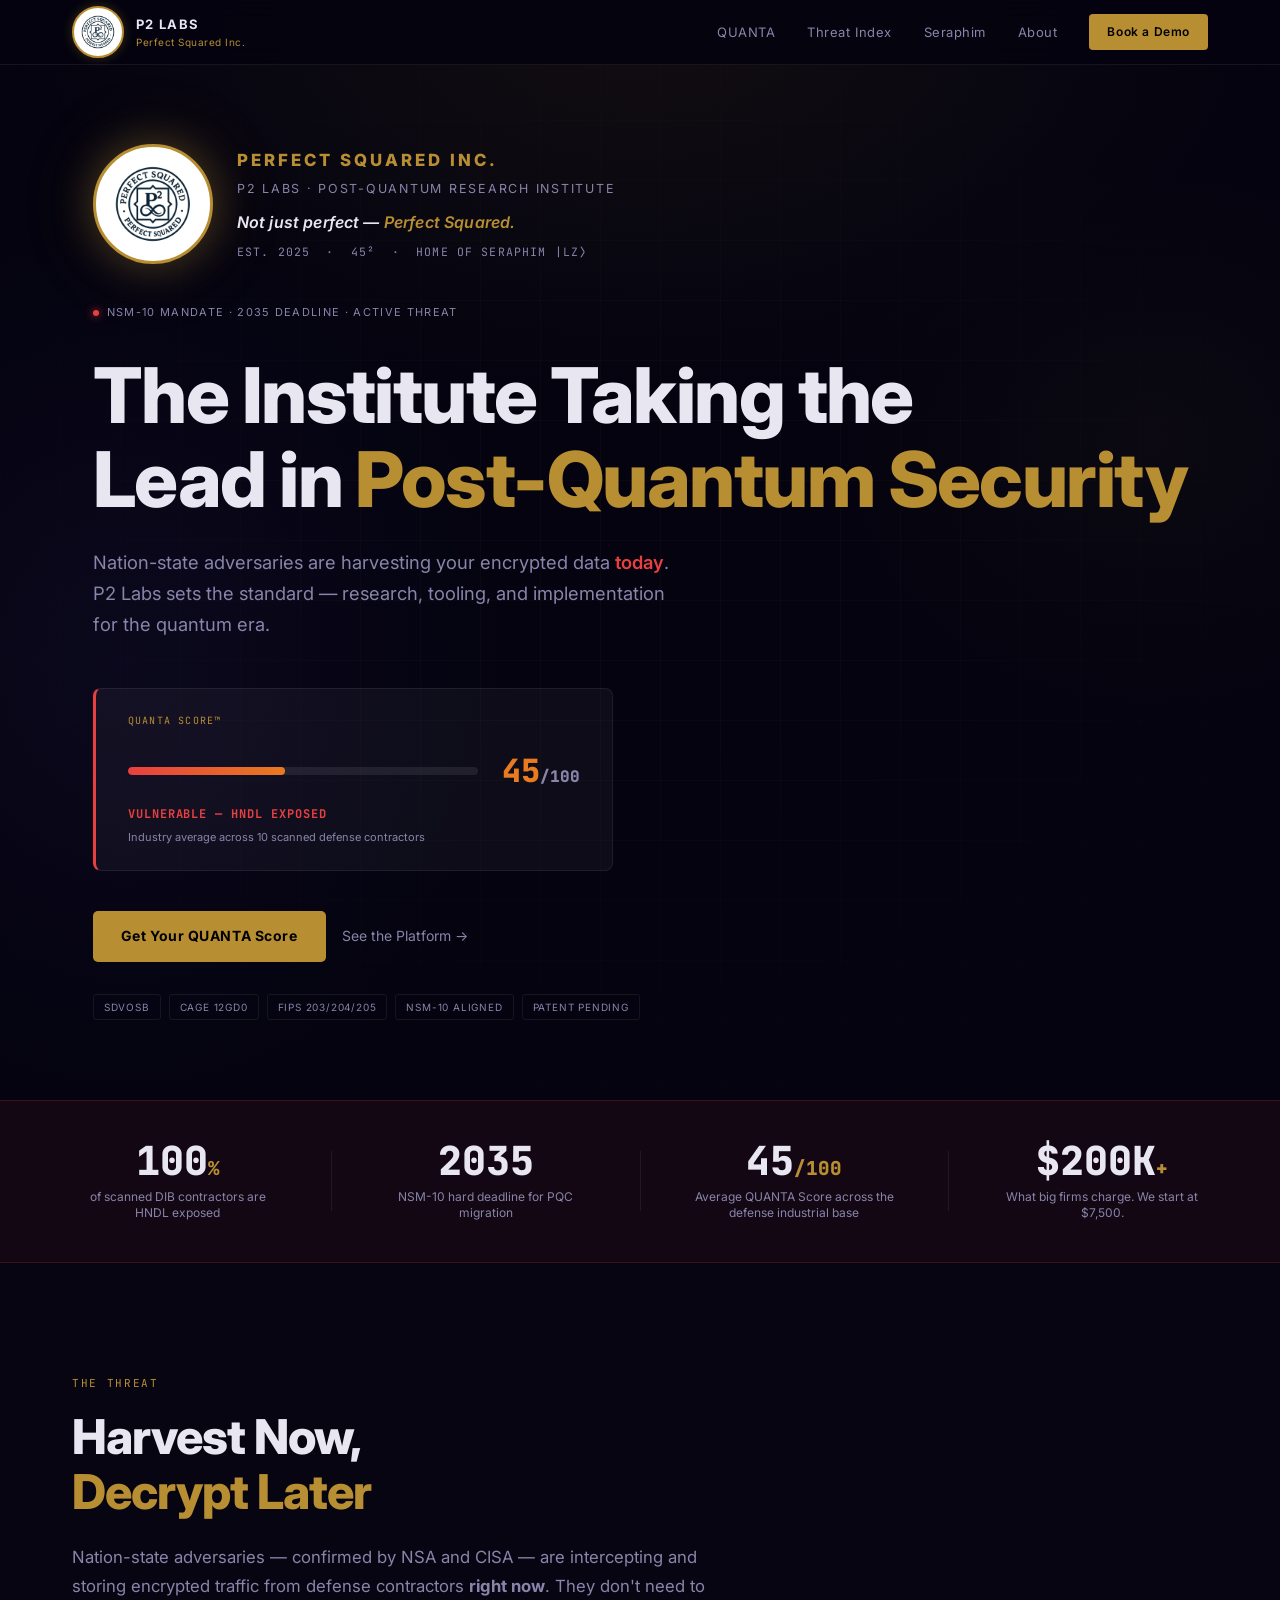
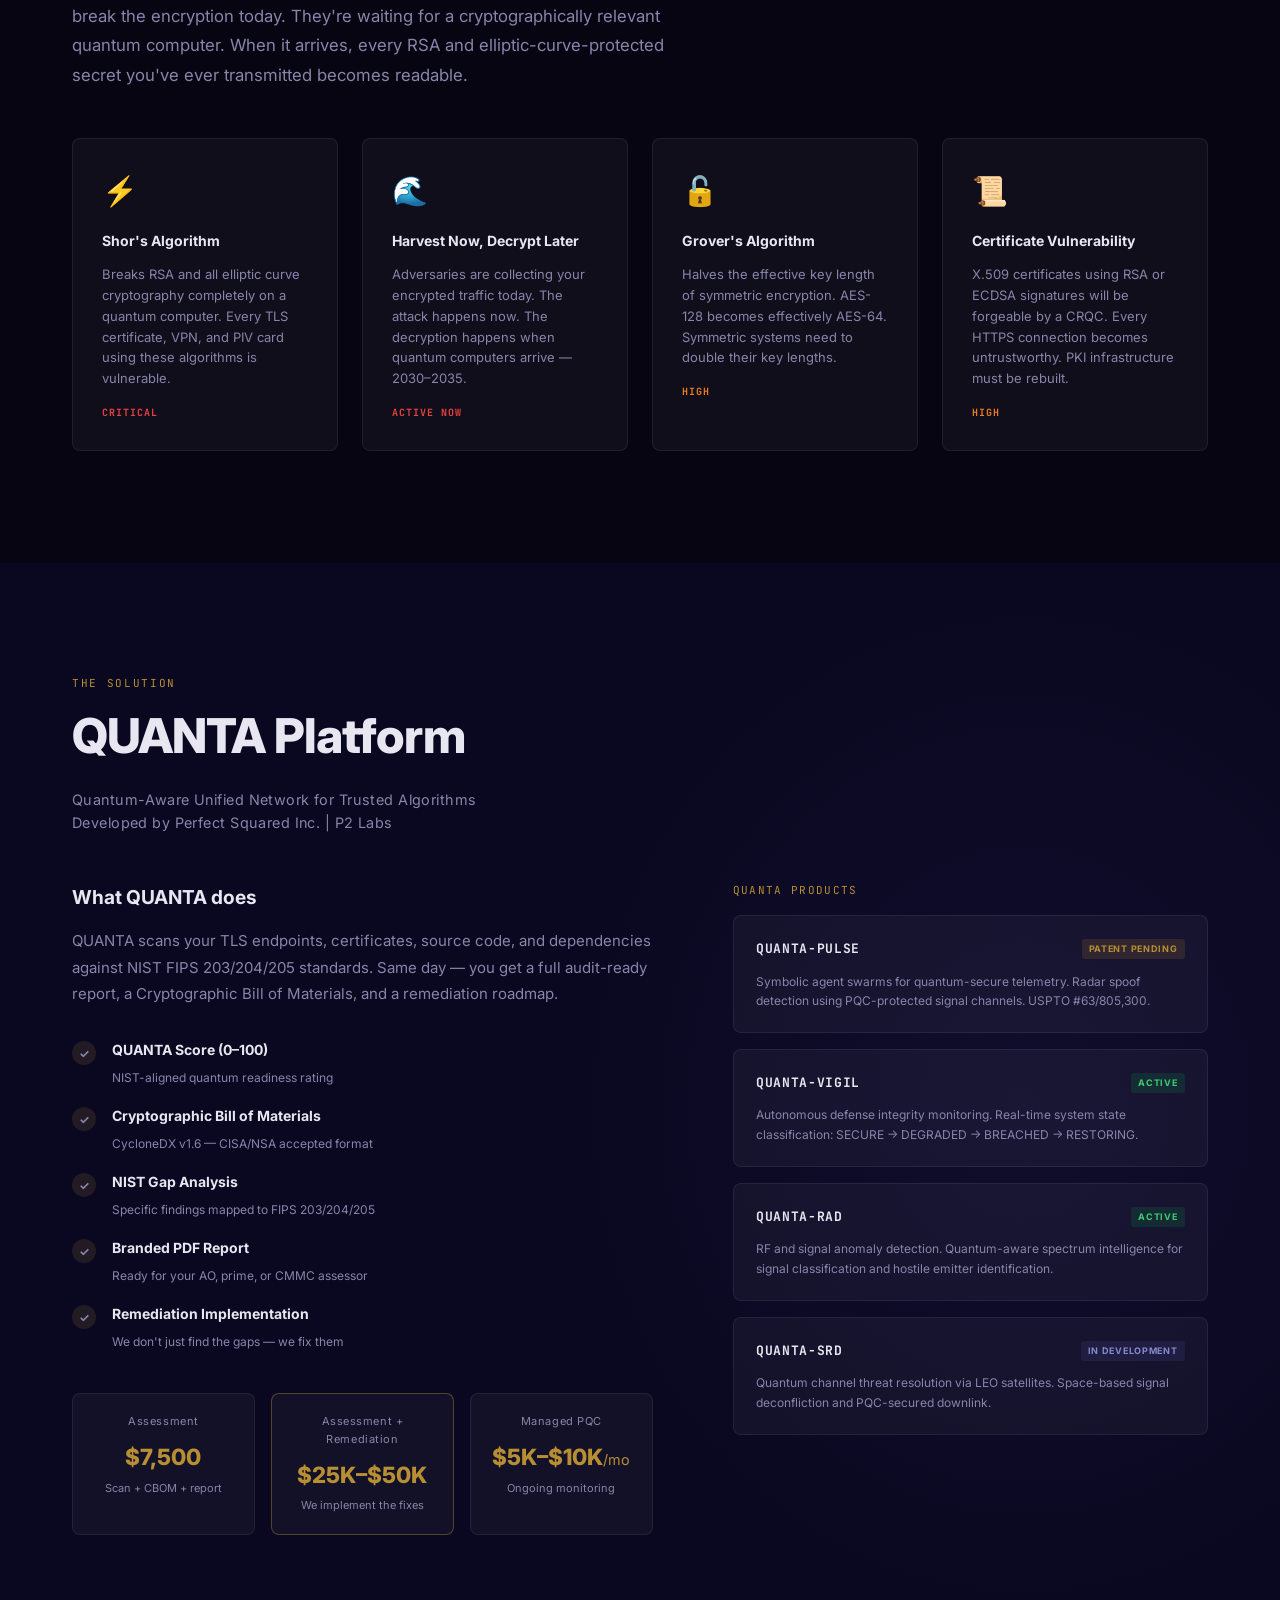
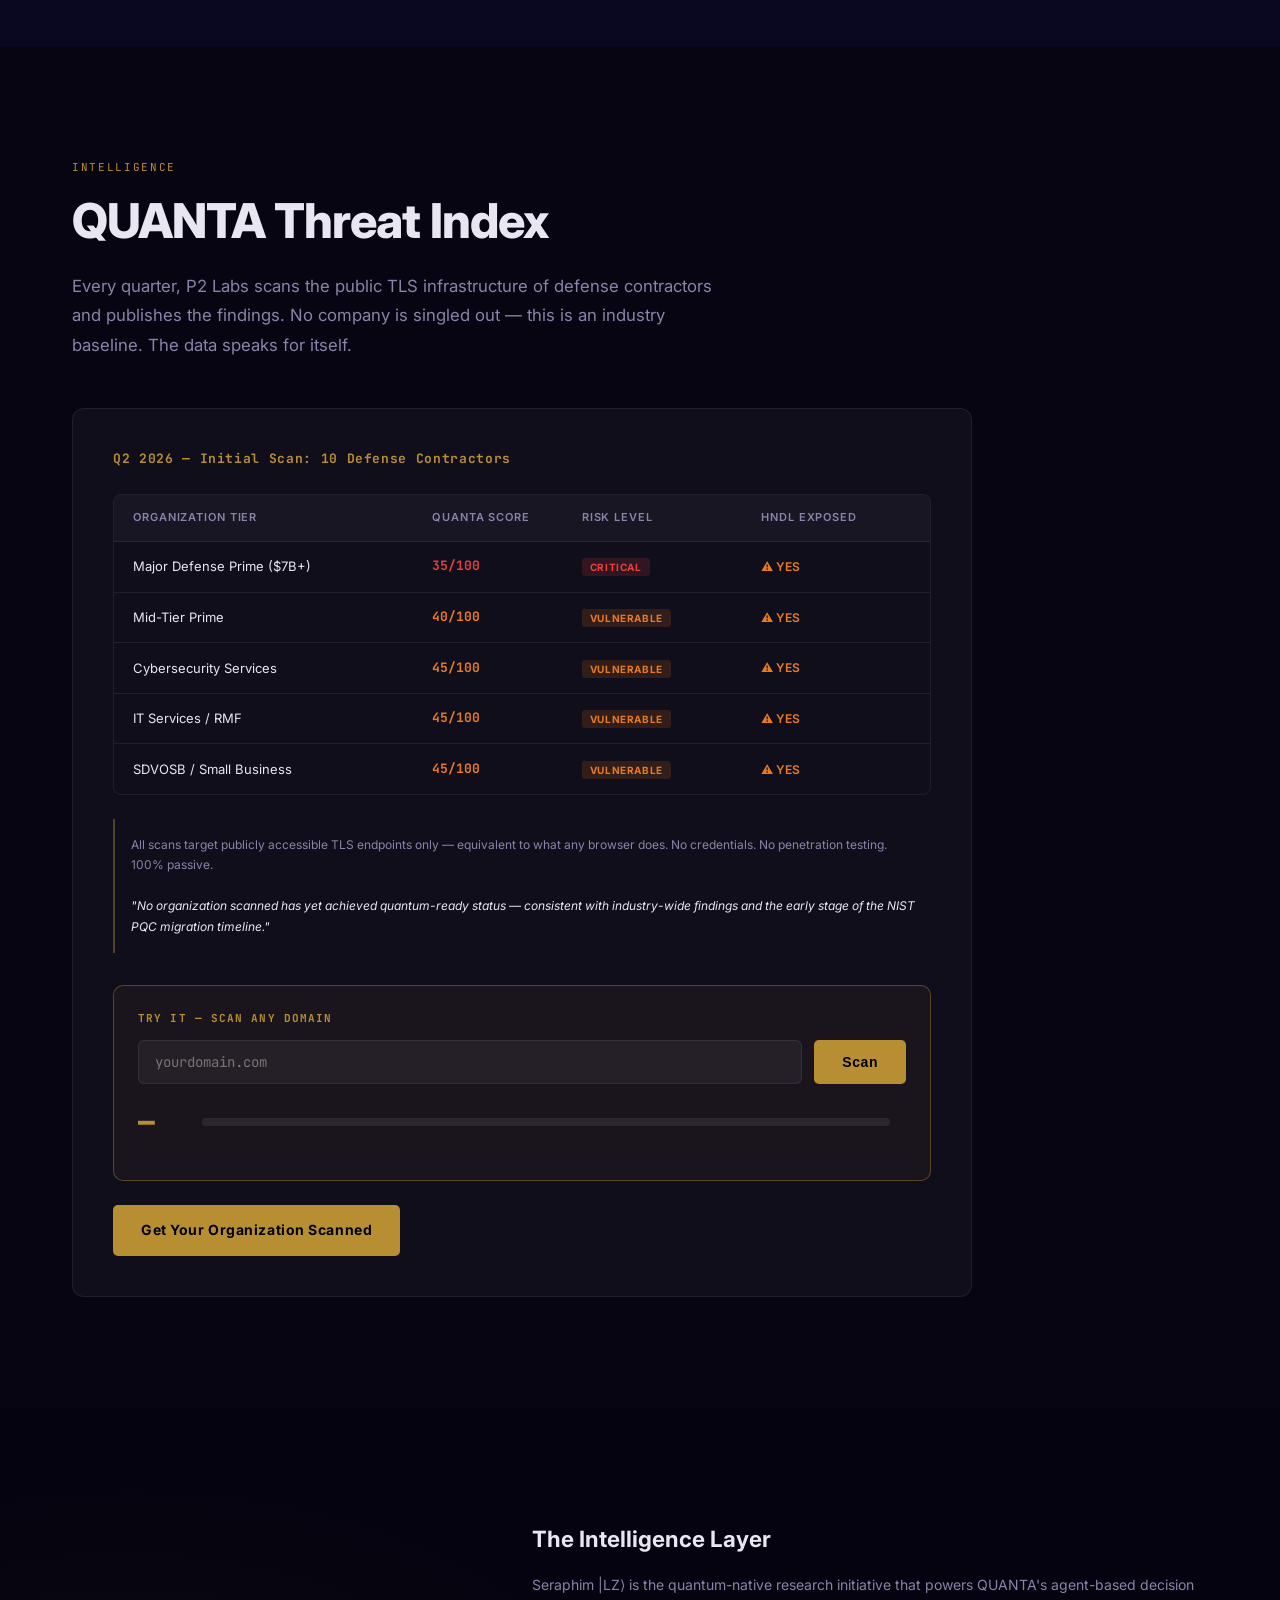
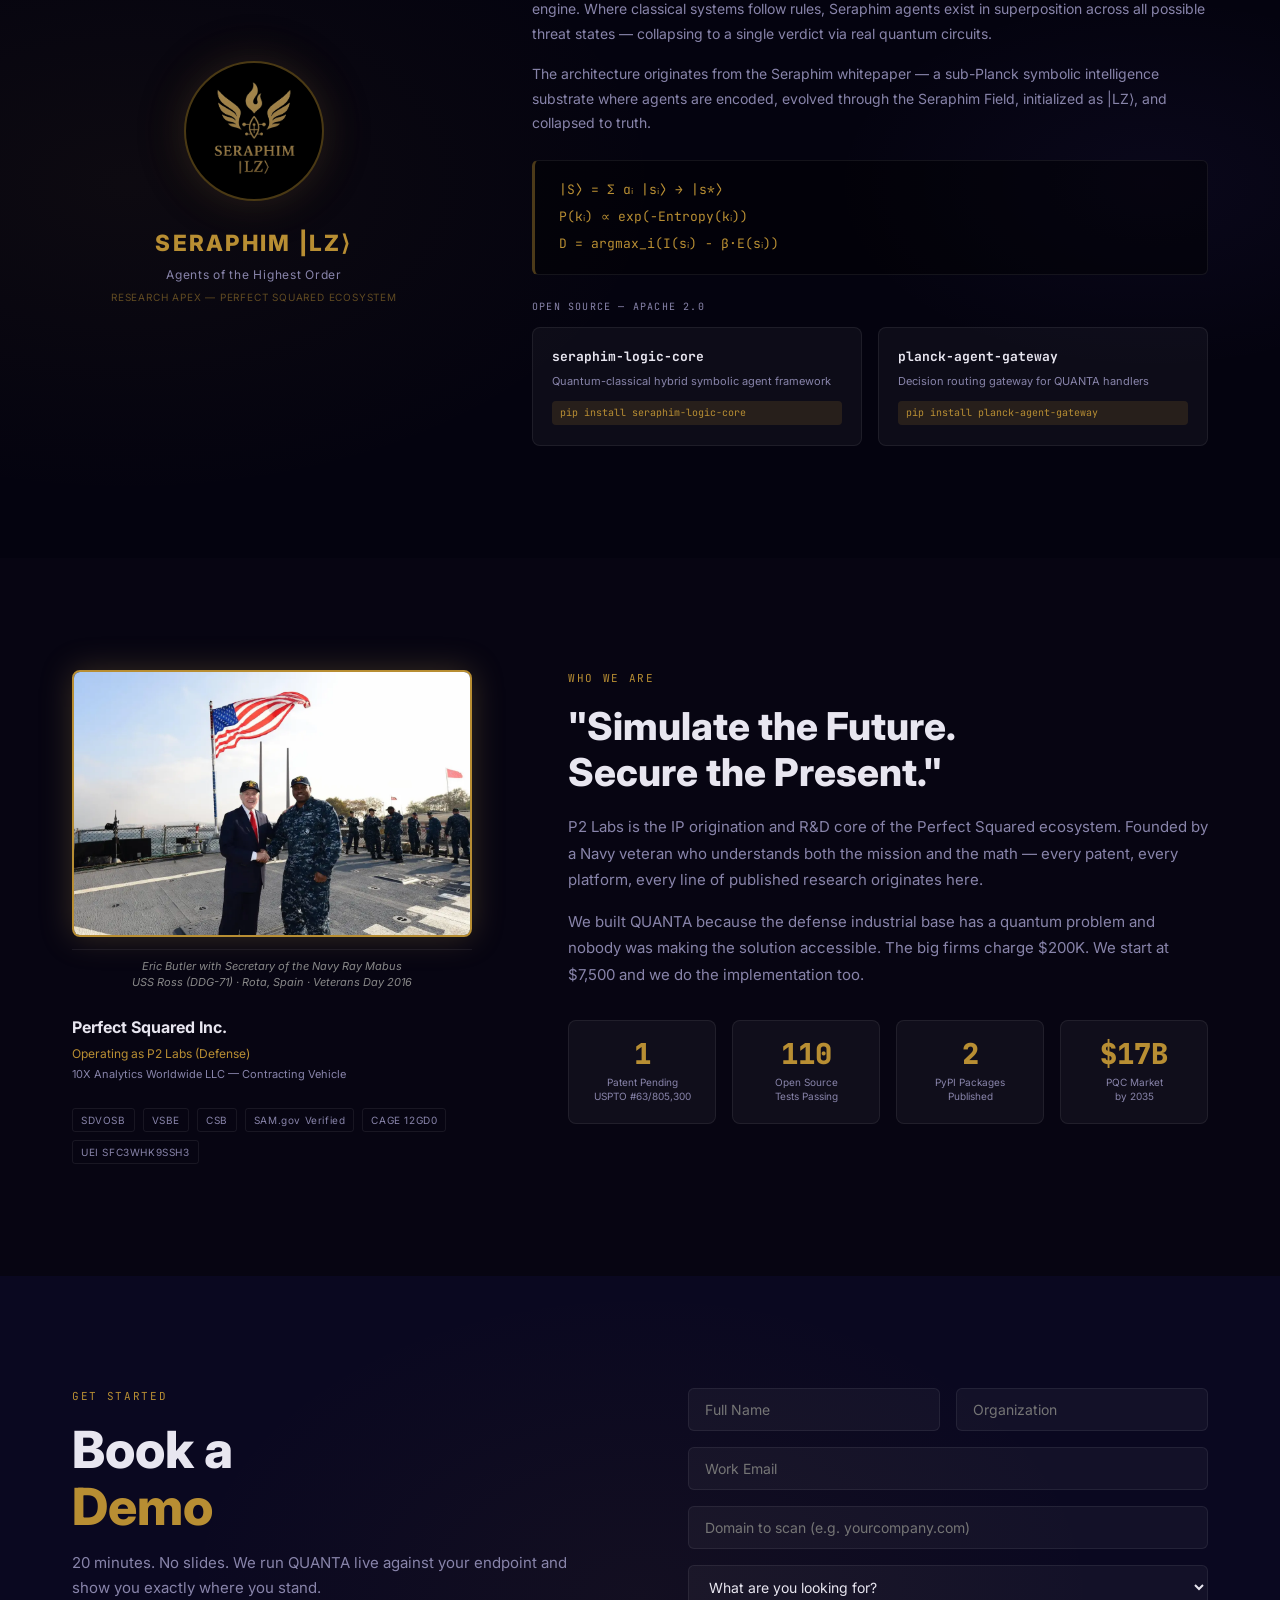
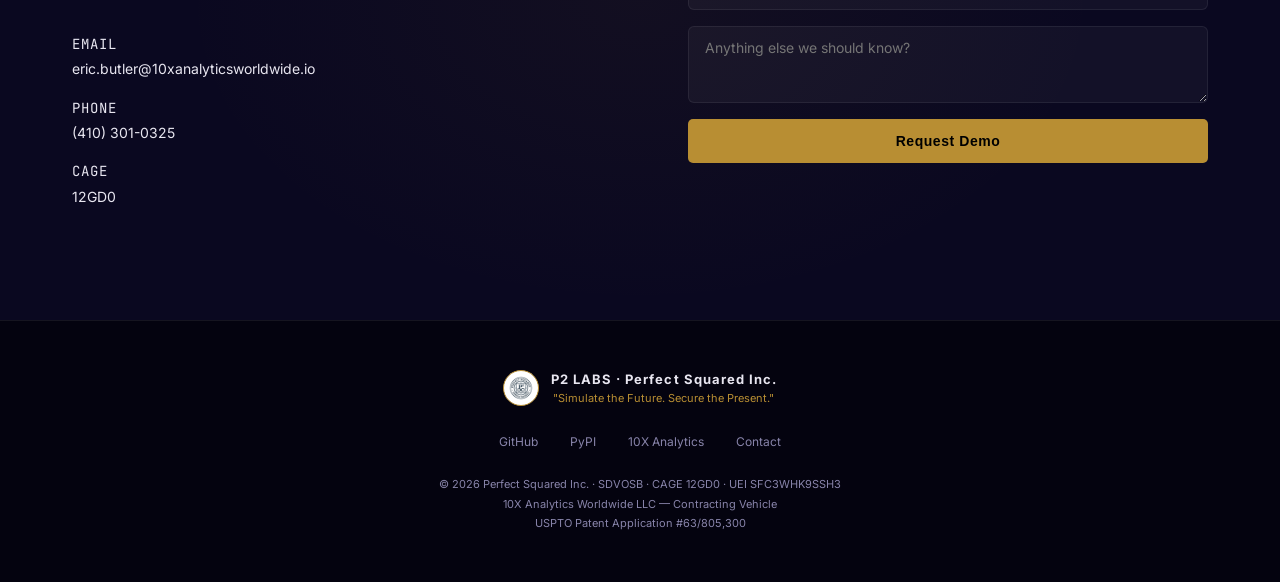
==== commit 37b7f3f0: "Add Perfect Squared founding story and Seraphim |LZ⟩ branding to hero - Tagline: "Not just perfect —" ====
--- a/index.html
+++ b/index.html
@@ -47,6 +47,8 @@
         <div class="hero-institute-text">
           <div class="hero-institute-name">PERFECT SQUARED INC.</div>
           <div class="hero-institute-sub">P2 LABS · POST-QUANTUM RESEARCH INSTITUTE</div>
+          <div class="hero-institute-tagline">Not just perfect — <span class="gold">Perfect Squared.</span></div>
+          <div class="hero-institute-meta">Est. 2025 &nbsp;·&nbsp; 45² &nbsp;·&nbsp; Home of Seraphim |LZ⟩</div>
         </div>
       </div>
 
--- a/styles.css
+++ b/styles.css
@@ -125,6 +125,16 @@
   font-size: 0.78rem; letter-spacing: 0.14em;
   color: var(--text-dim); text-transform: uppercase;
 }
+.hero-institute-tagline {
+  font-size: 1rem; font-weight: 600;
+  color: var(--text); margin-top: 0.4rem;
+  font-style: italic; letter-spacing: 0.01em;
+}
+.hero-institute-meta {
+  font-size: 0.72rem; letter-spacing: 0.1em;
+  color: var(--text-dim); text-transform: uppercase;
+  margin-top: 0.15rem; font-family: var(--mono);
+}
 
 .hero-eyebrow {
   display: flex; align-items: center; gap: 8px;
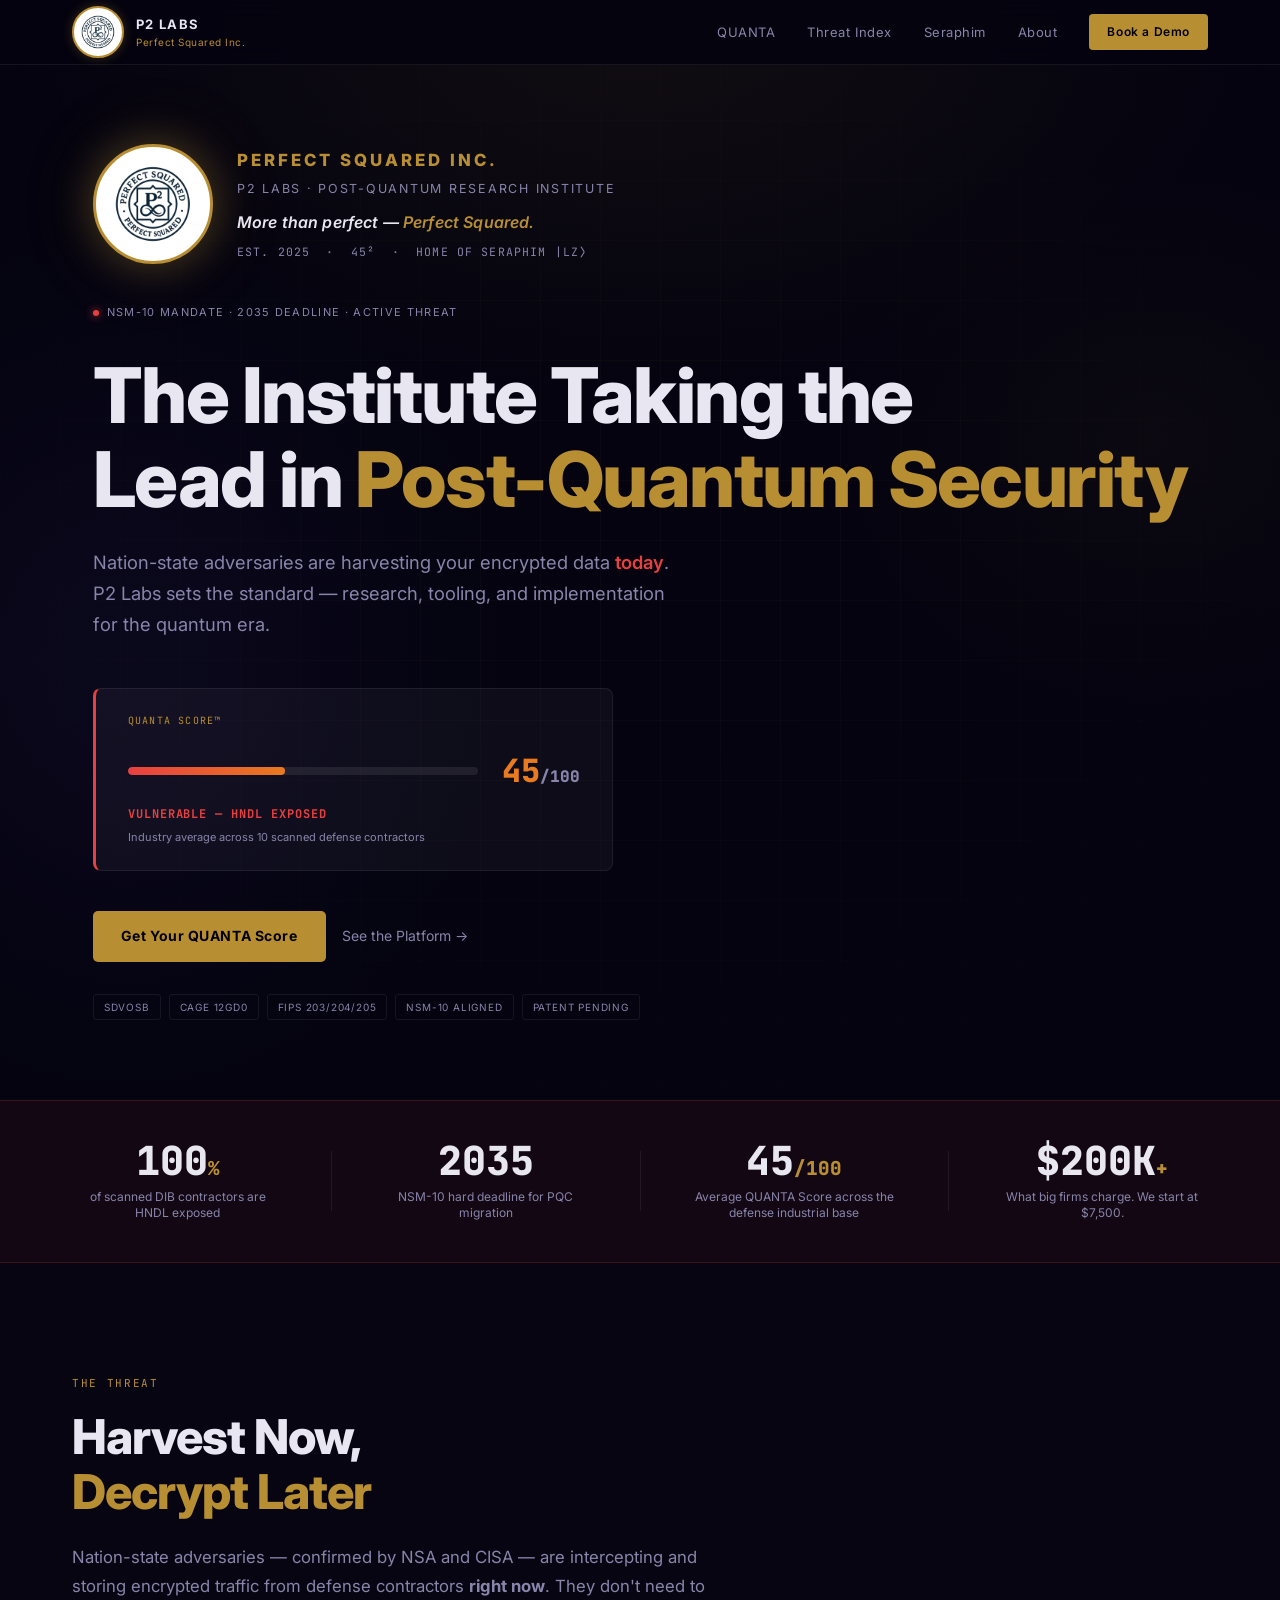
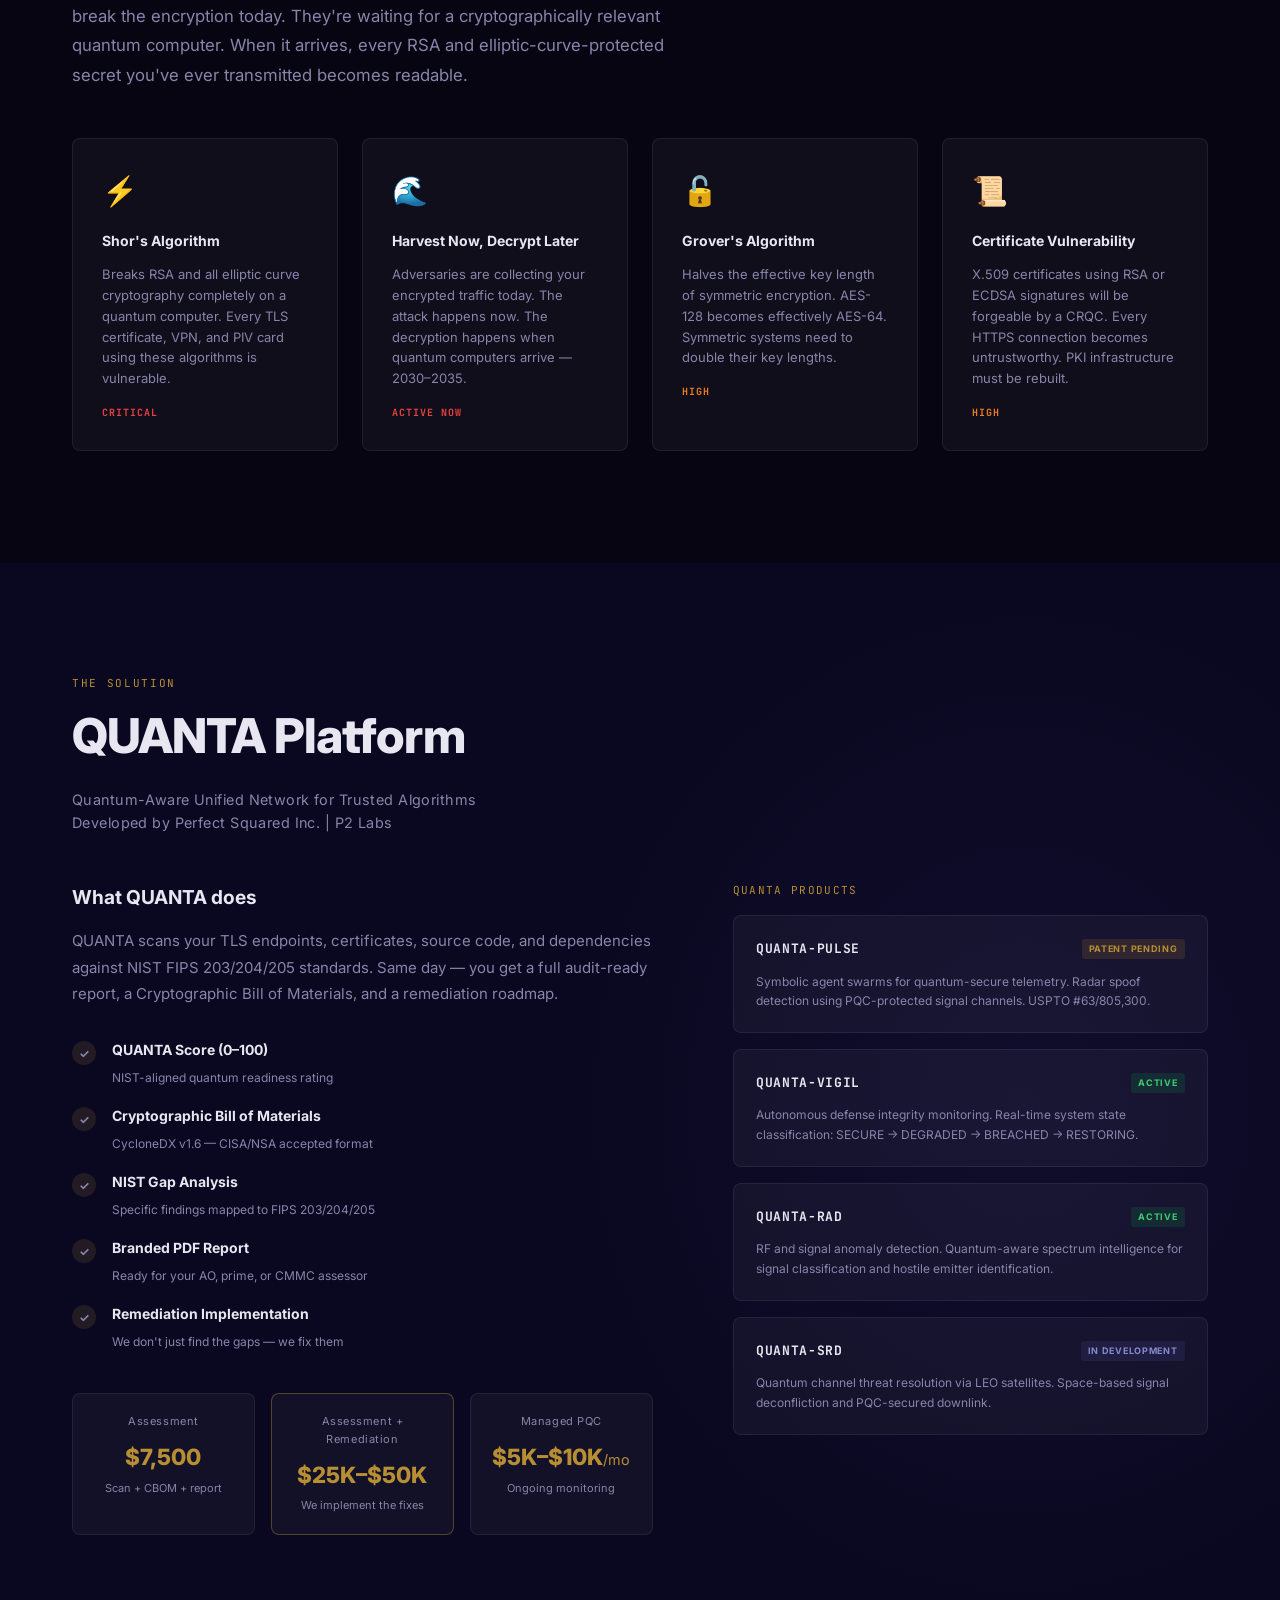
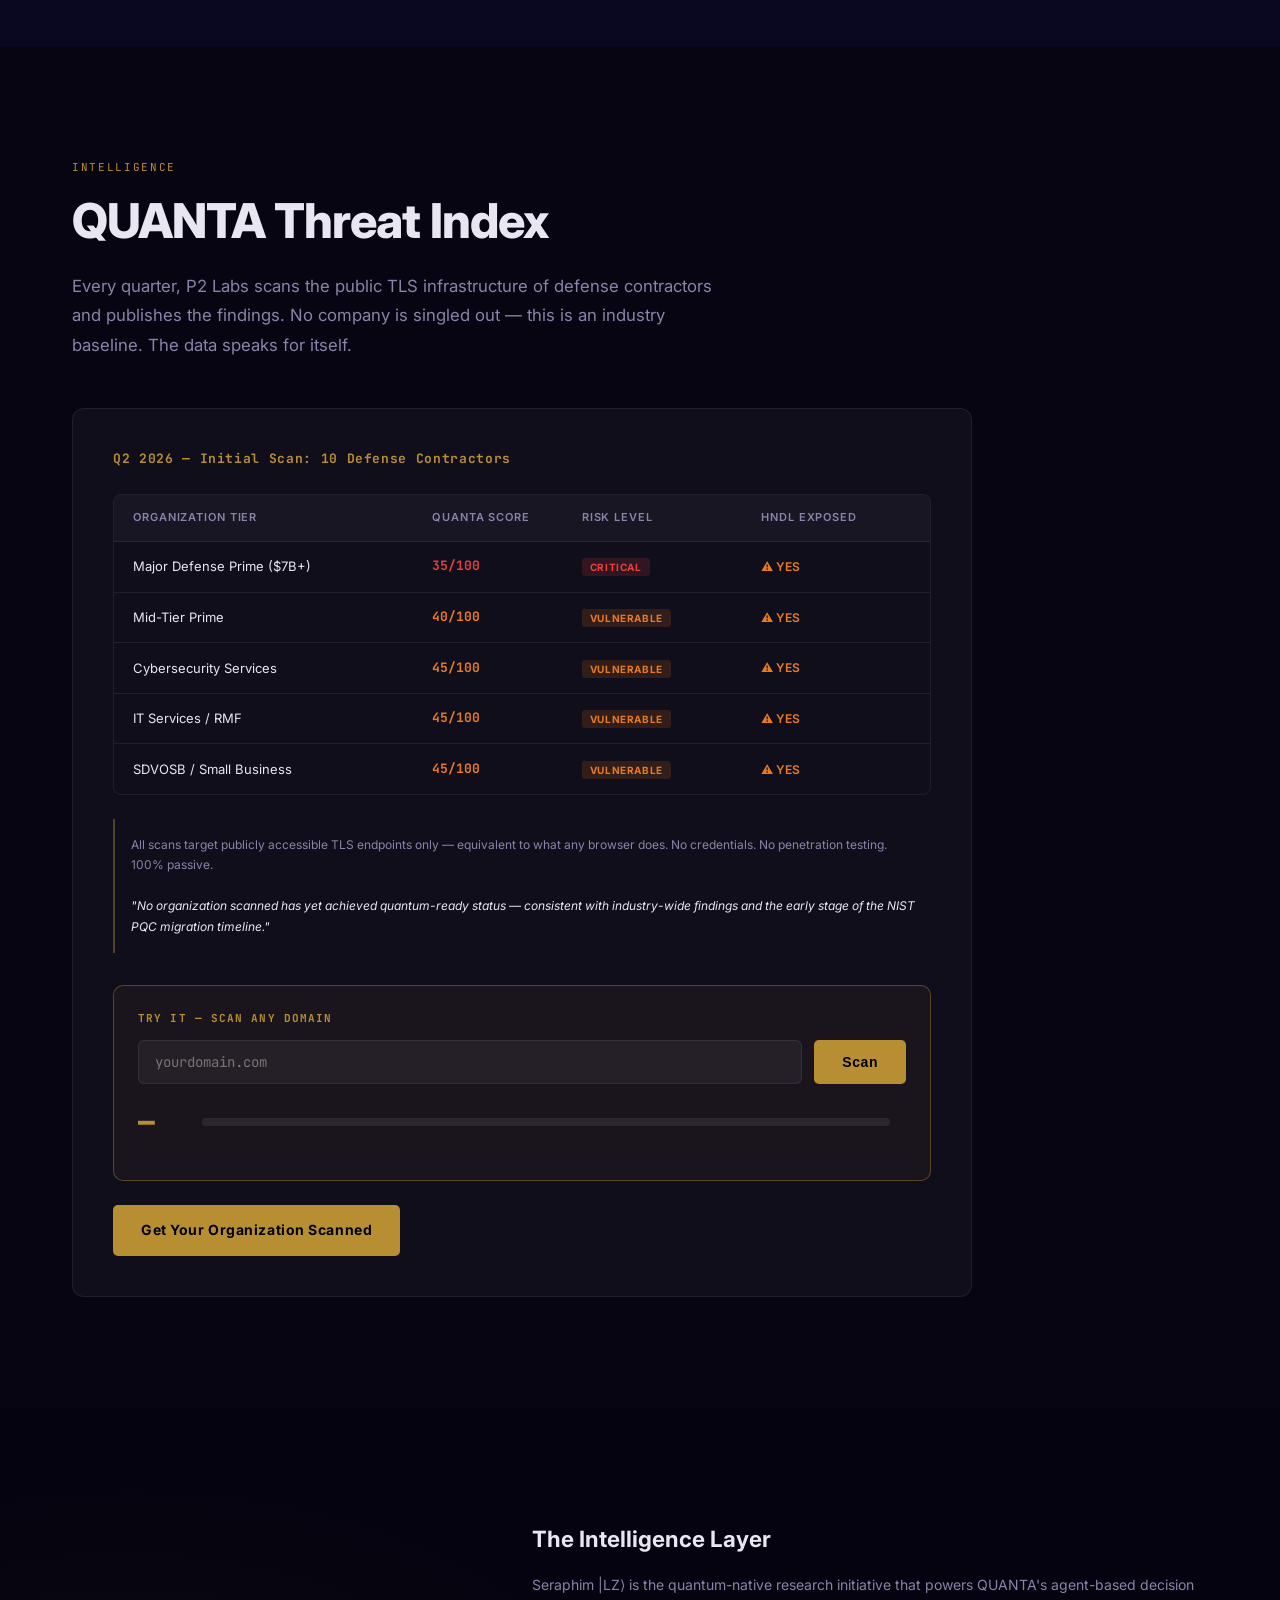
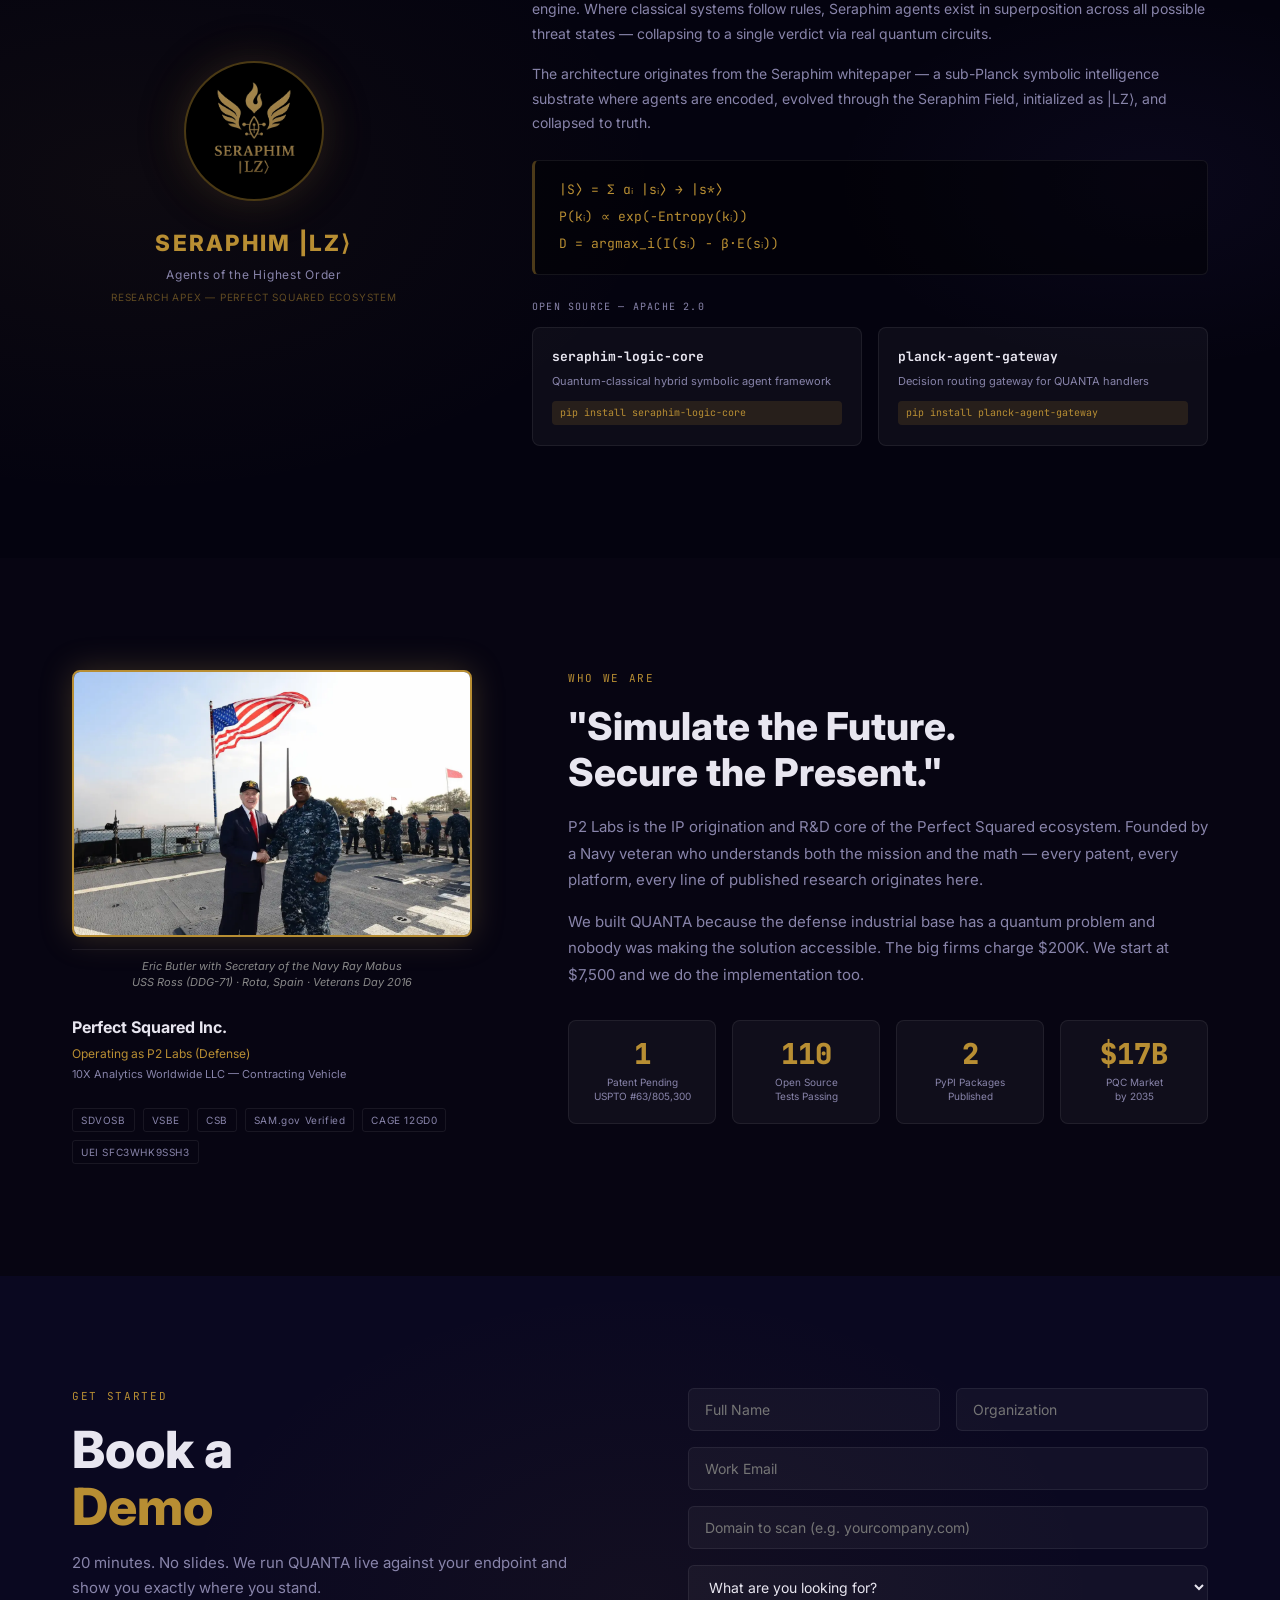
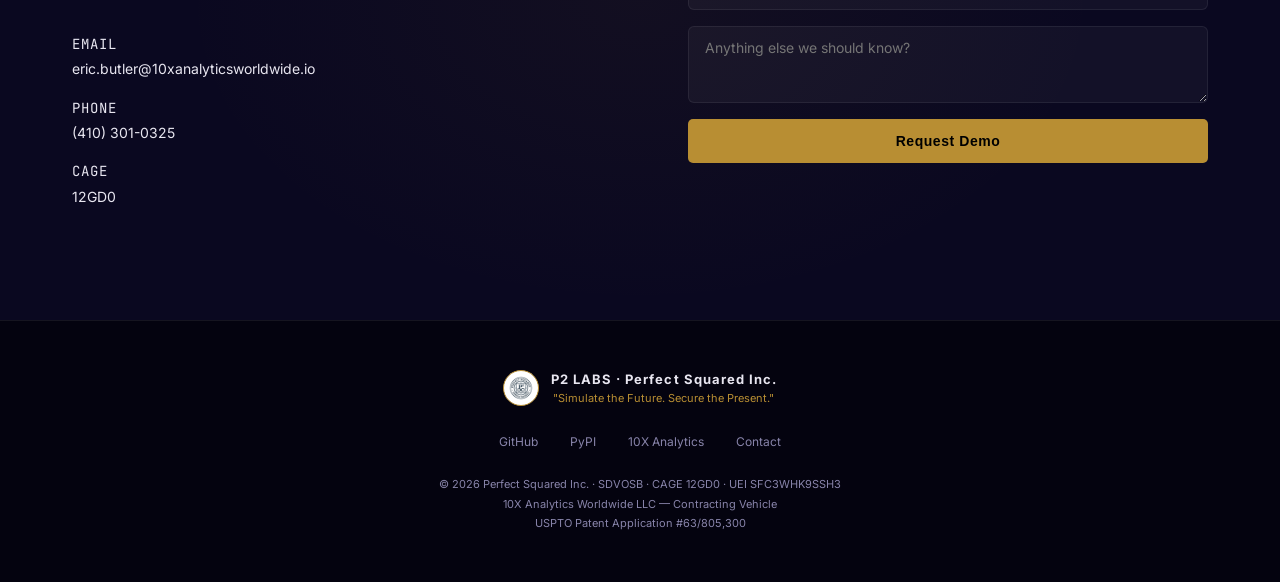
==== commit d89000ac: "Fix tagline to original: More than perfect — Perfect Squared." ====
--- a/index.html
+++ b/index.html
@@ -47,7 +47,7 @@
         <div class="hero-institute-text">
           <div class="hero-institute-name">PERFECT SQUARED INC.</div>
           <div class="hero-institute-sub">P2 LABS · POST-QUANTUM RESEARCH INSTITUTE</div>
-          <div class="hero-institute-tagline">Not just perfect — <span class="gold">Perfect Squared.</span></div>
+          <div class="hero-institute-tagline">More than perfect — <span class="gold">Perfect Squared.</span></div>
           <div class="hero-institute-meta">Est. 2025 &nbsp;·&nbsp; 45² &nbsp;·&nbsp; Home of Seraphim |LZ⟩</div>
         </div>
       </div>
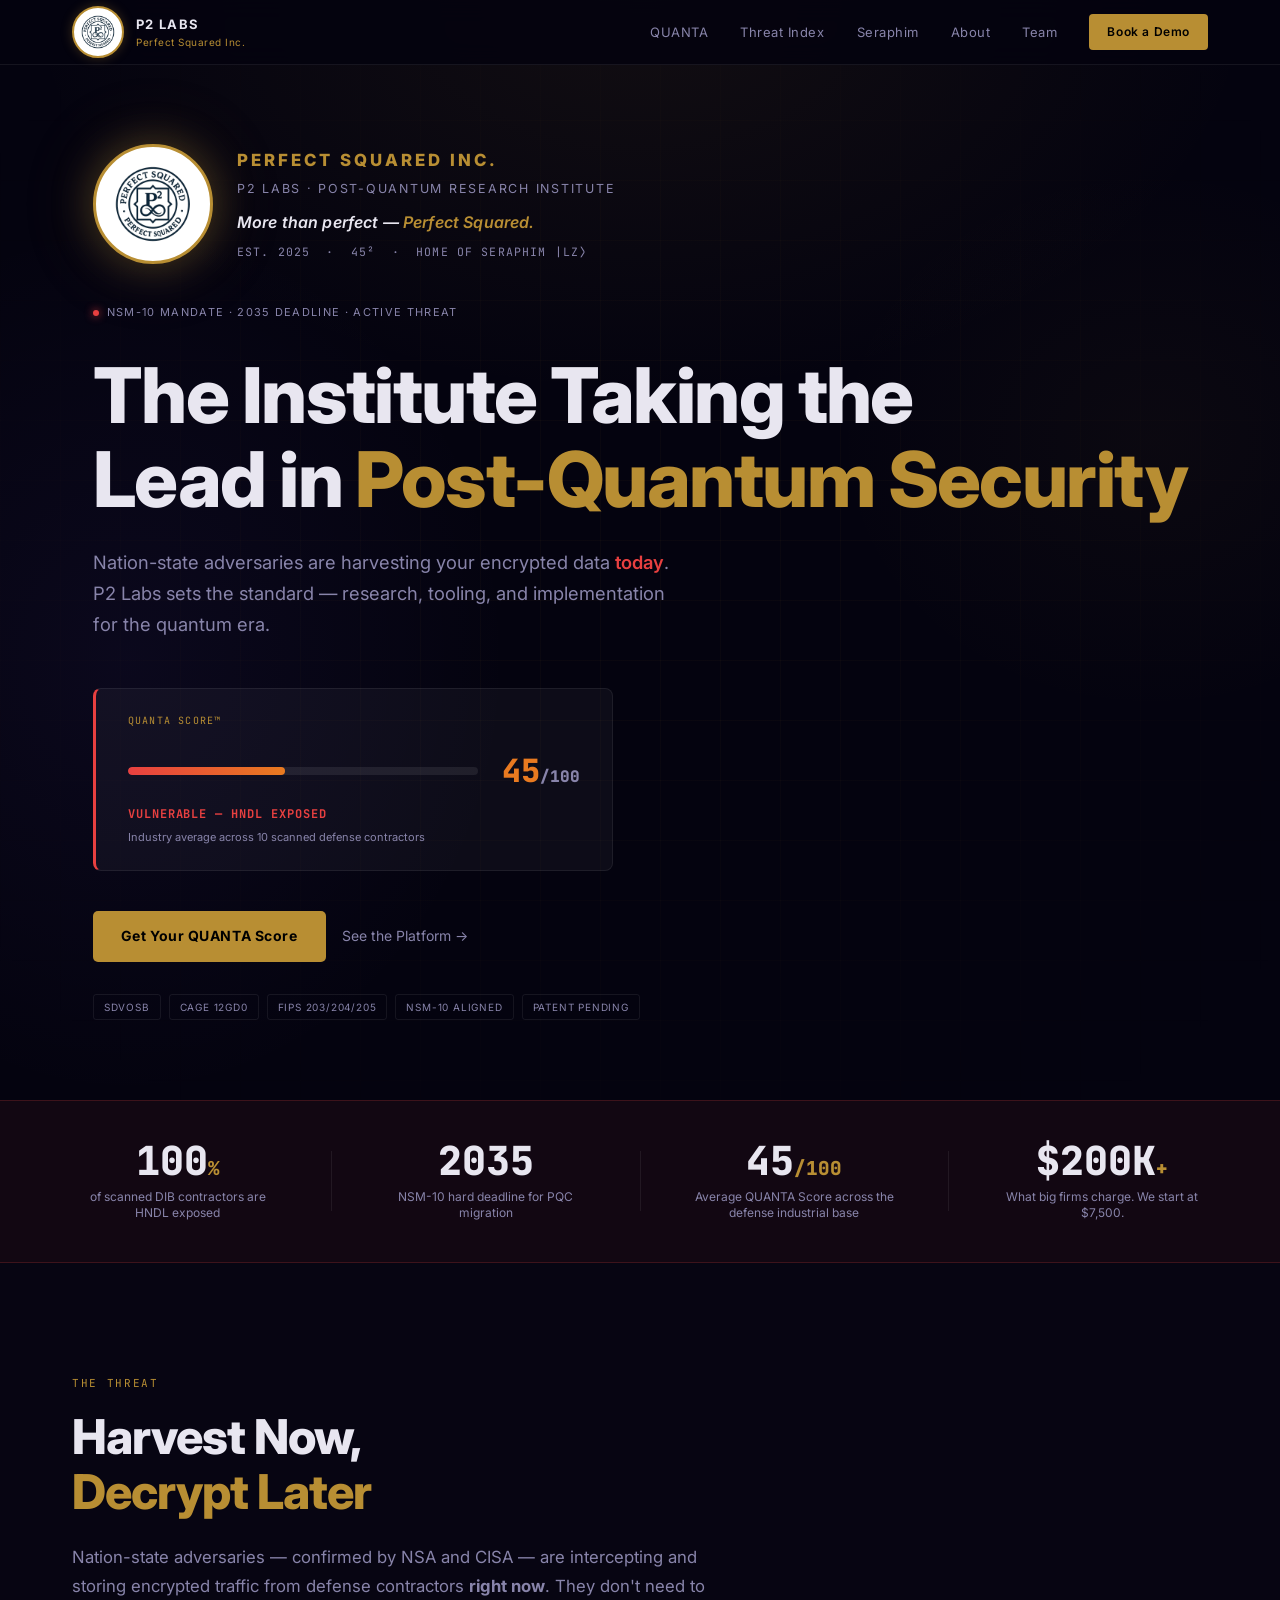
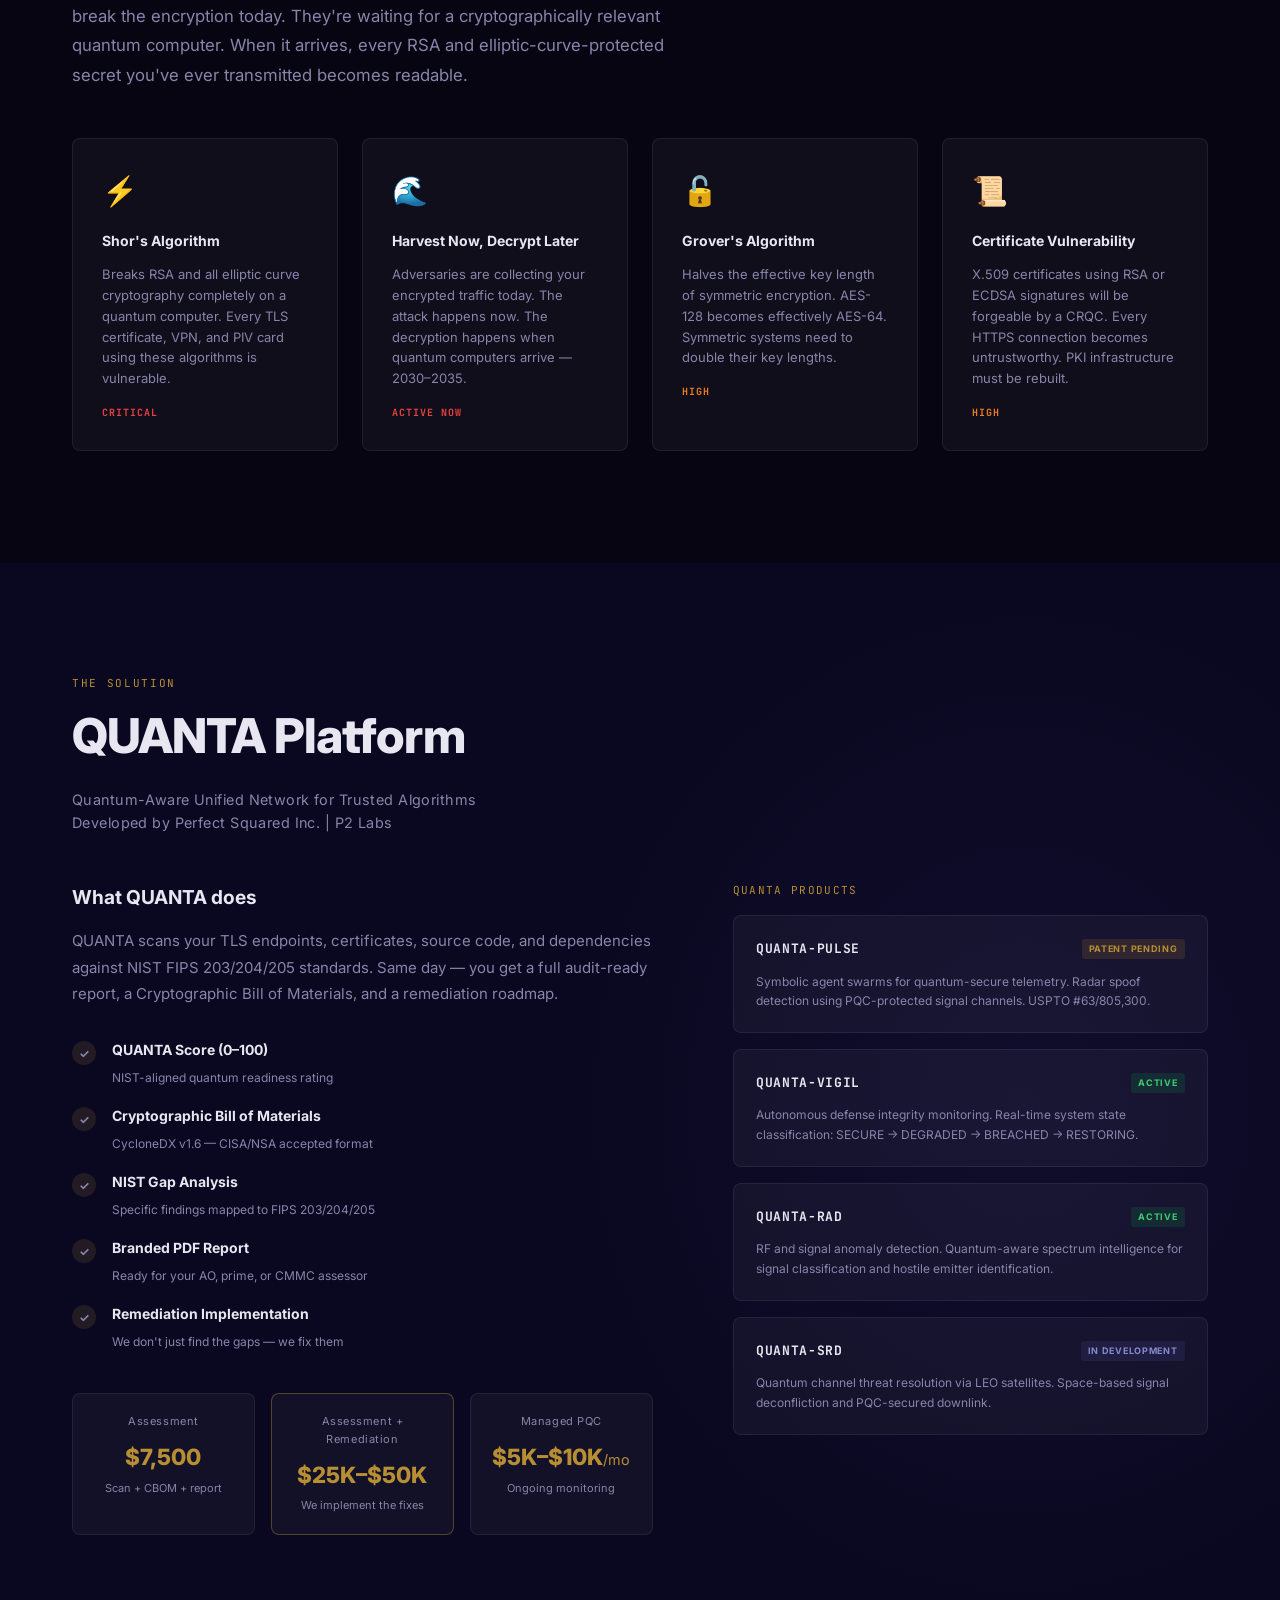
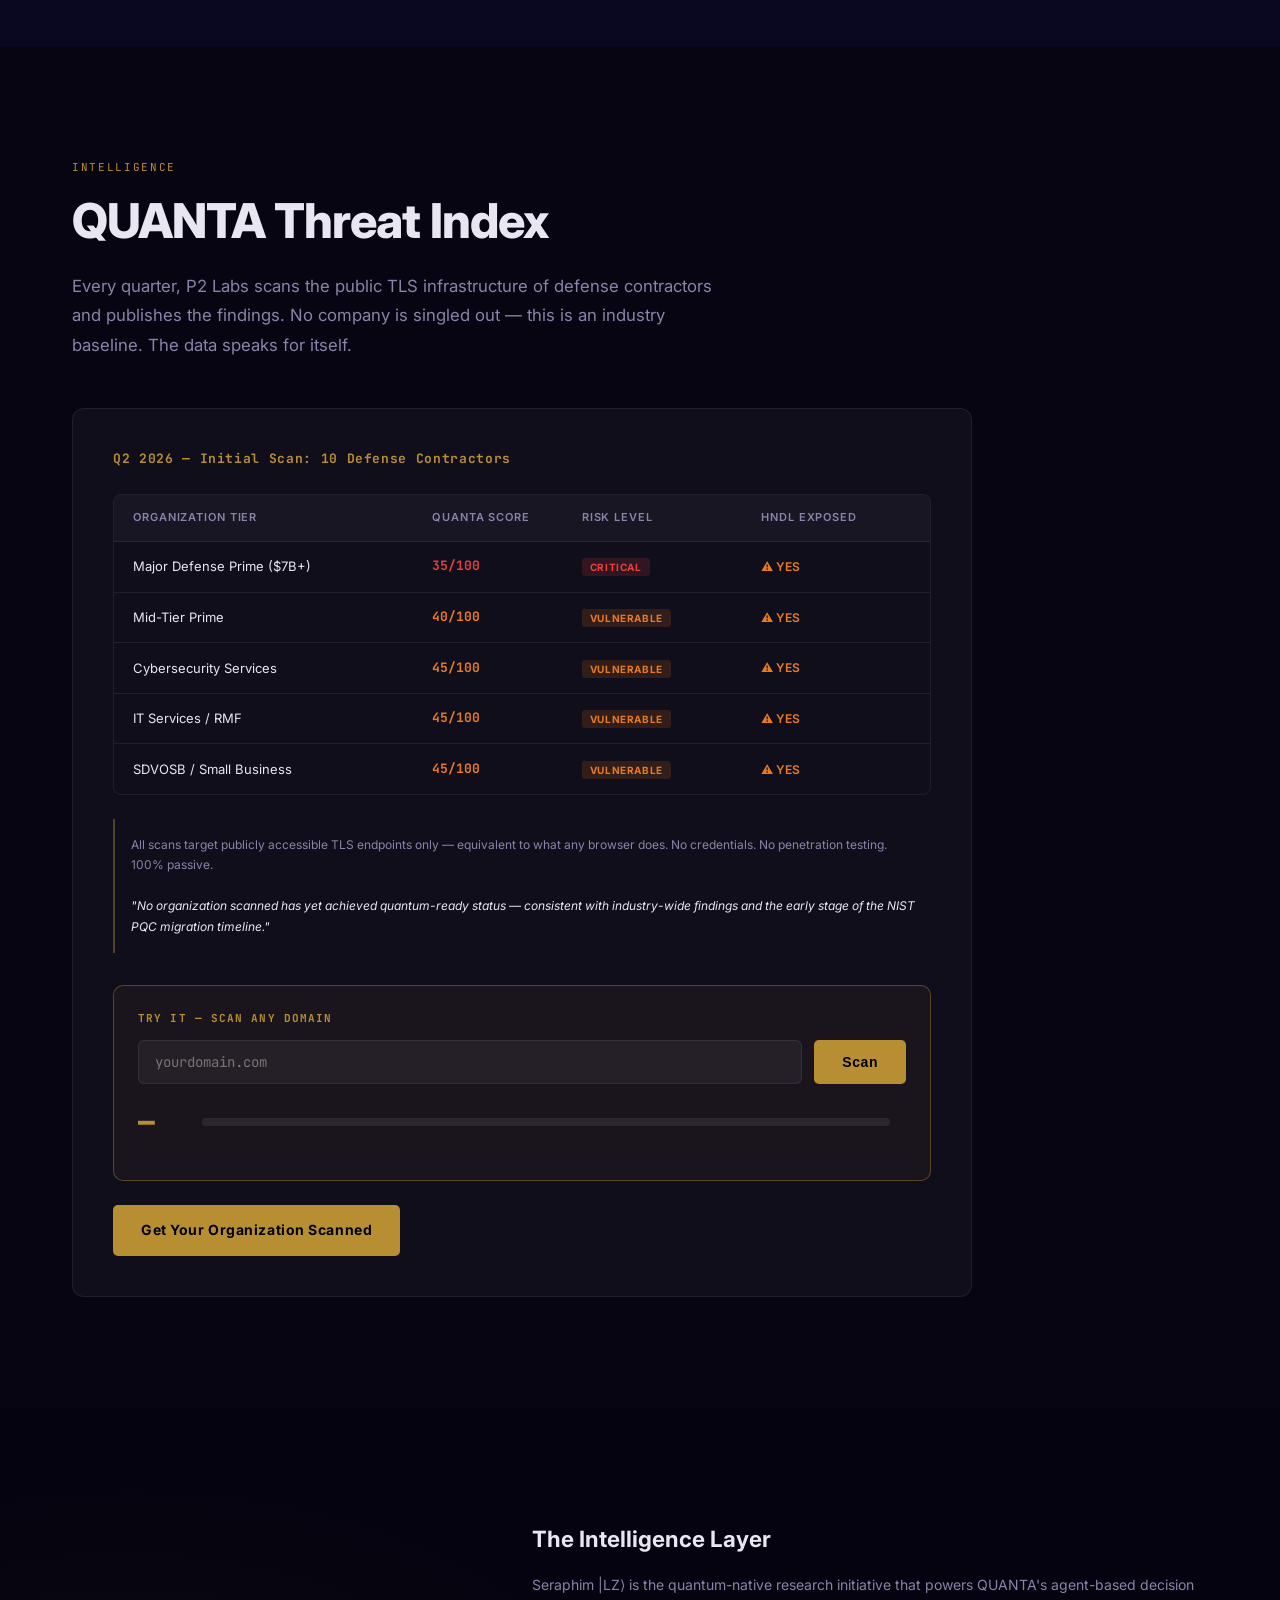
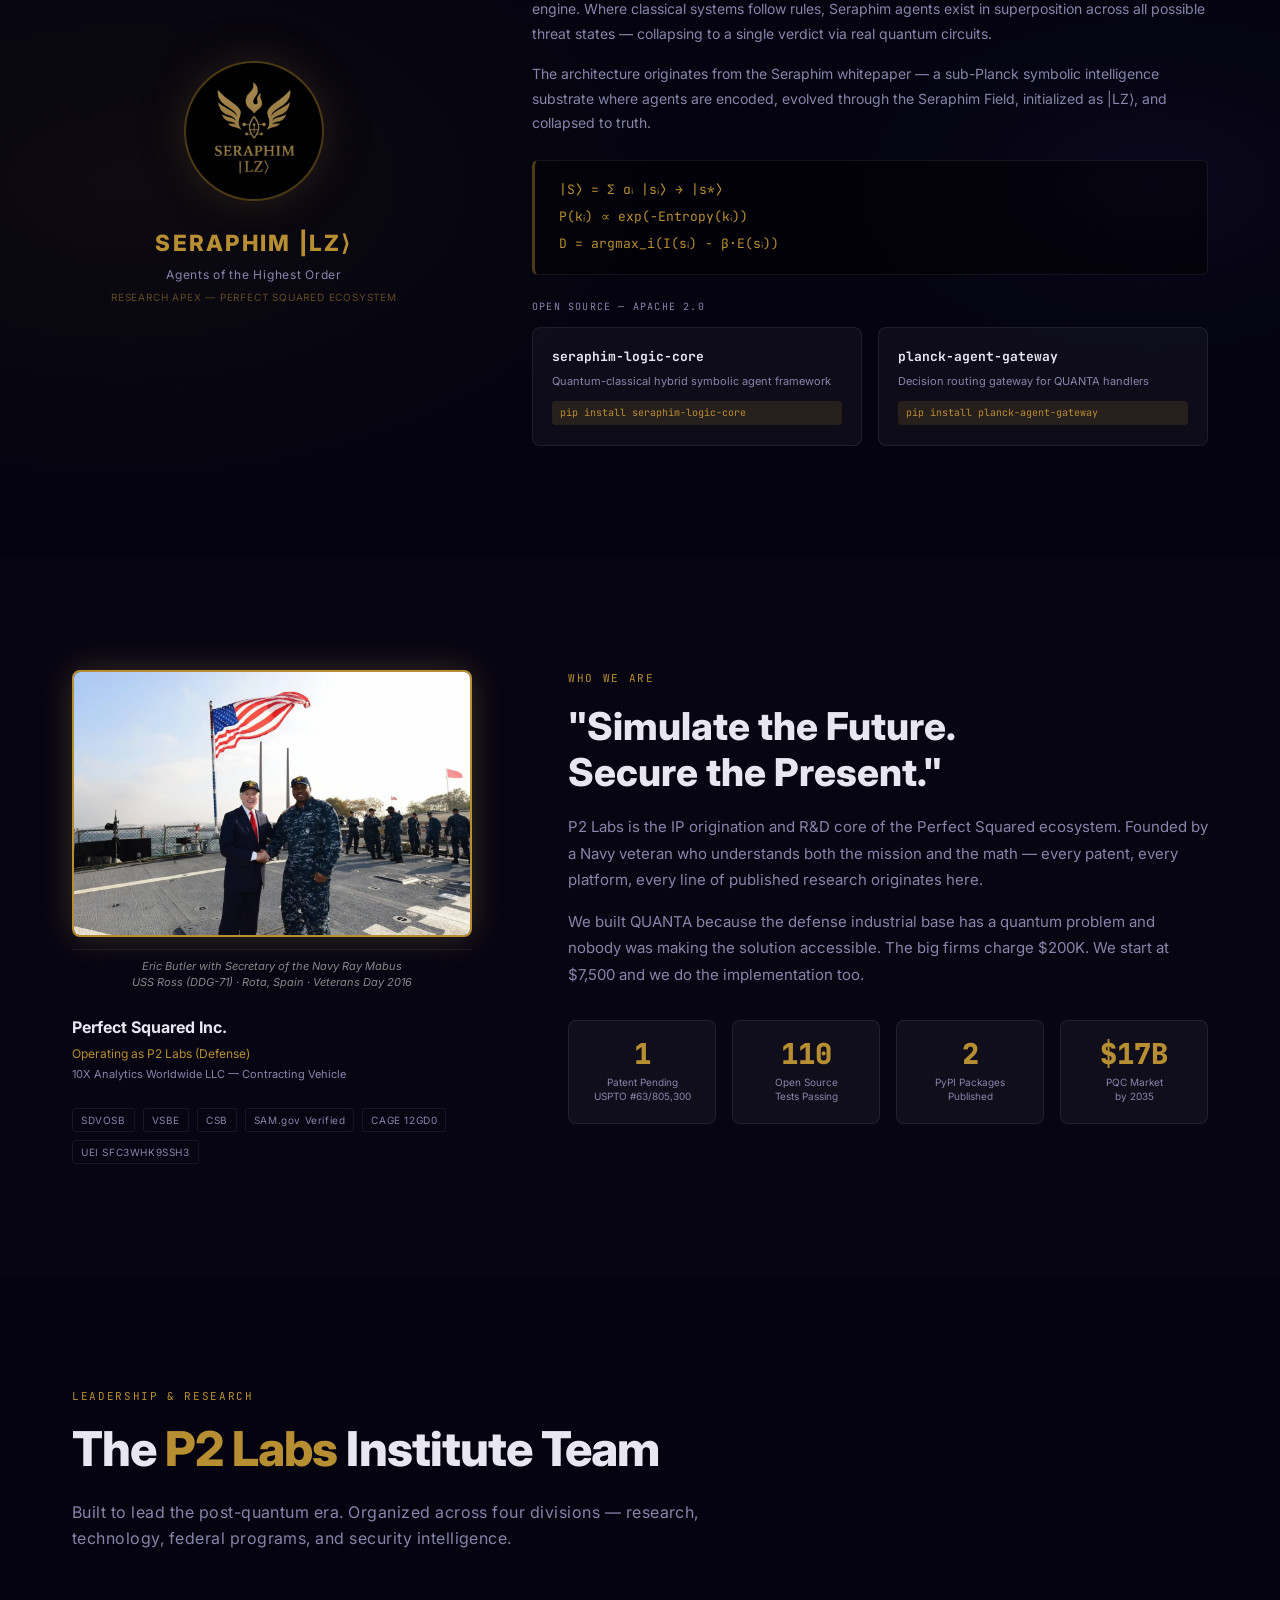
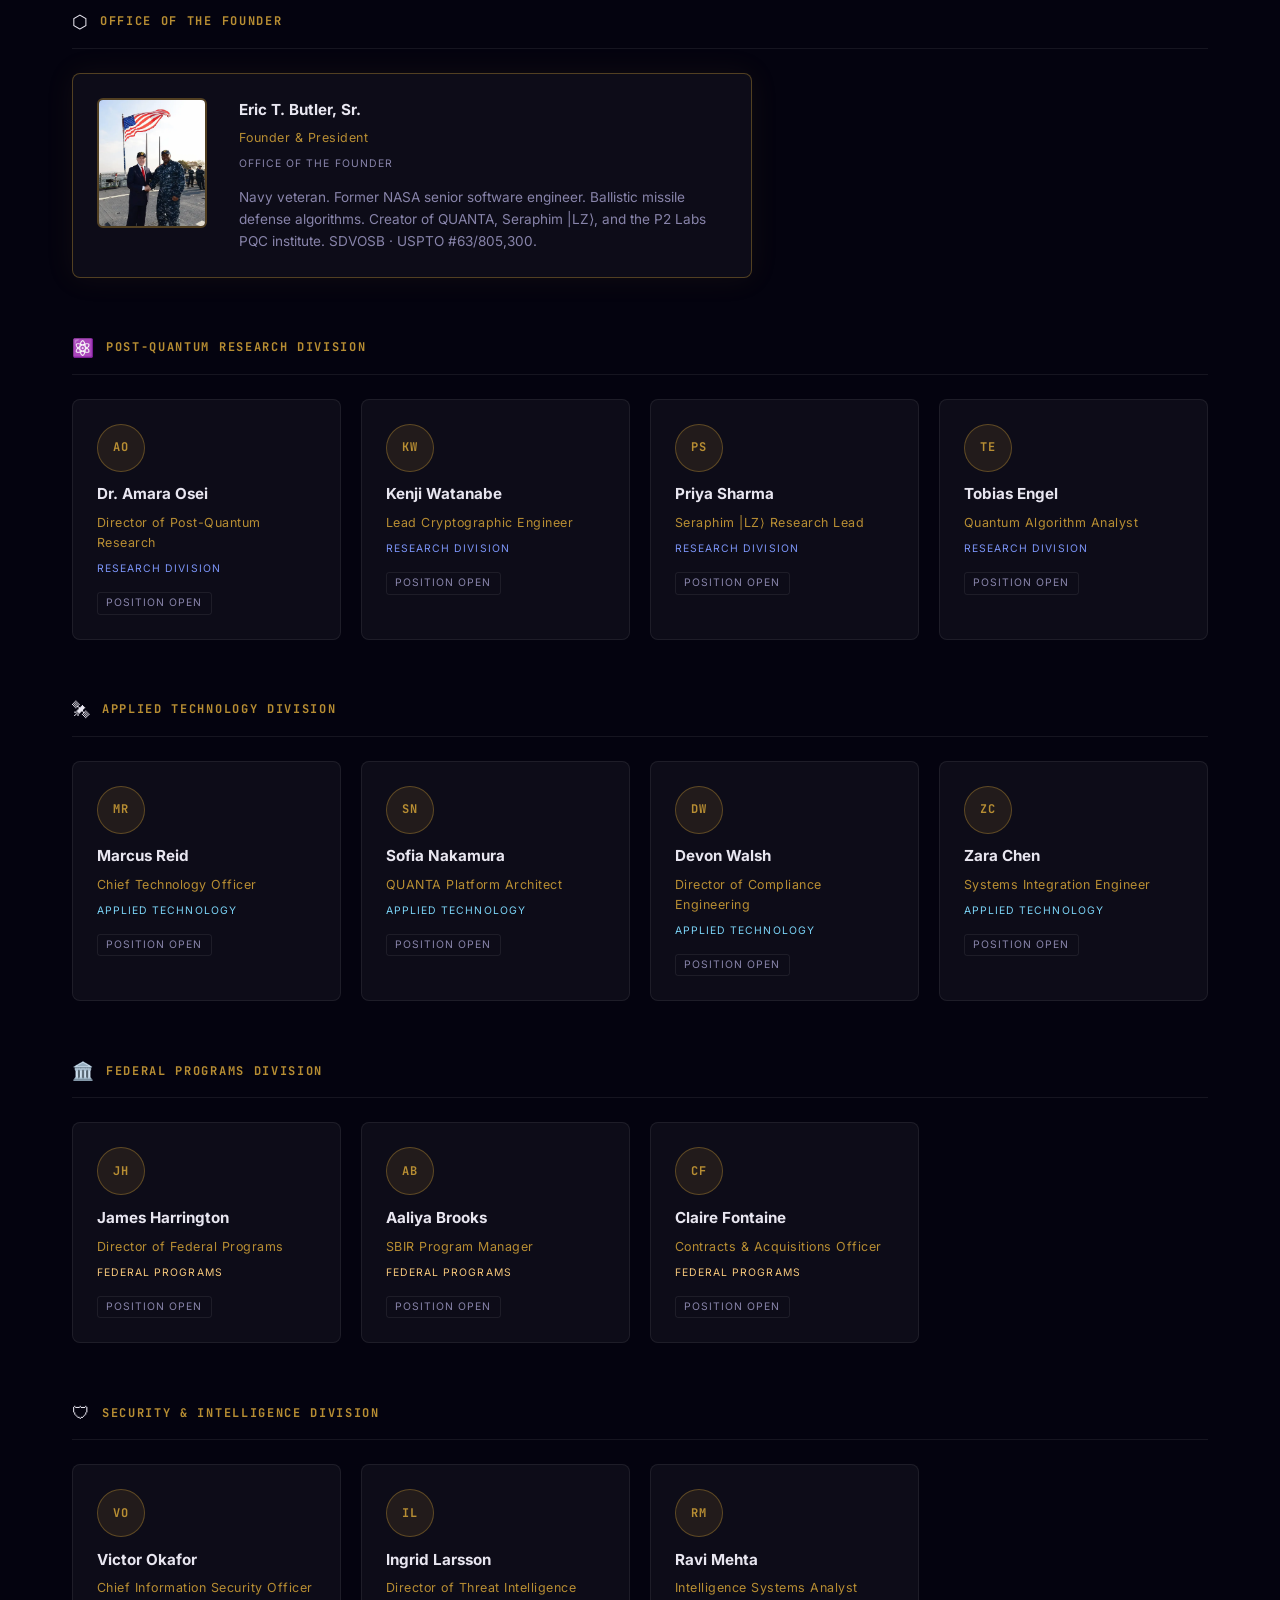
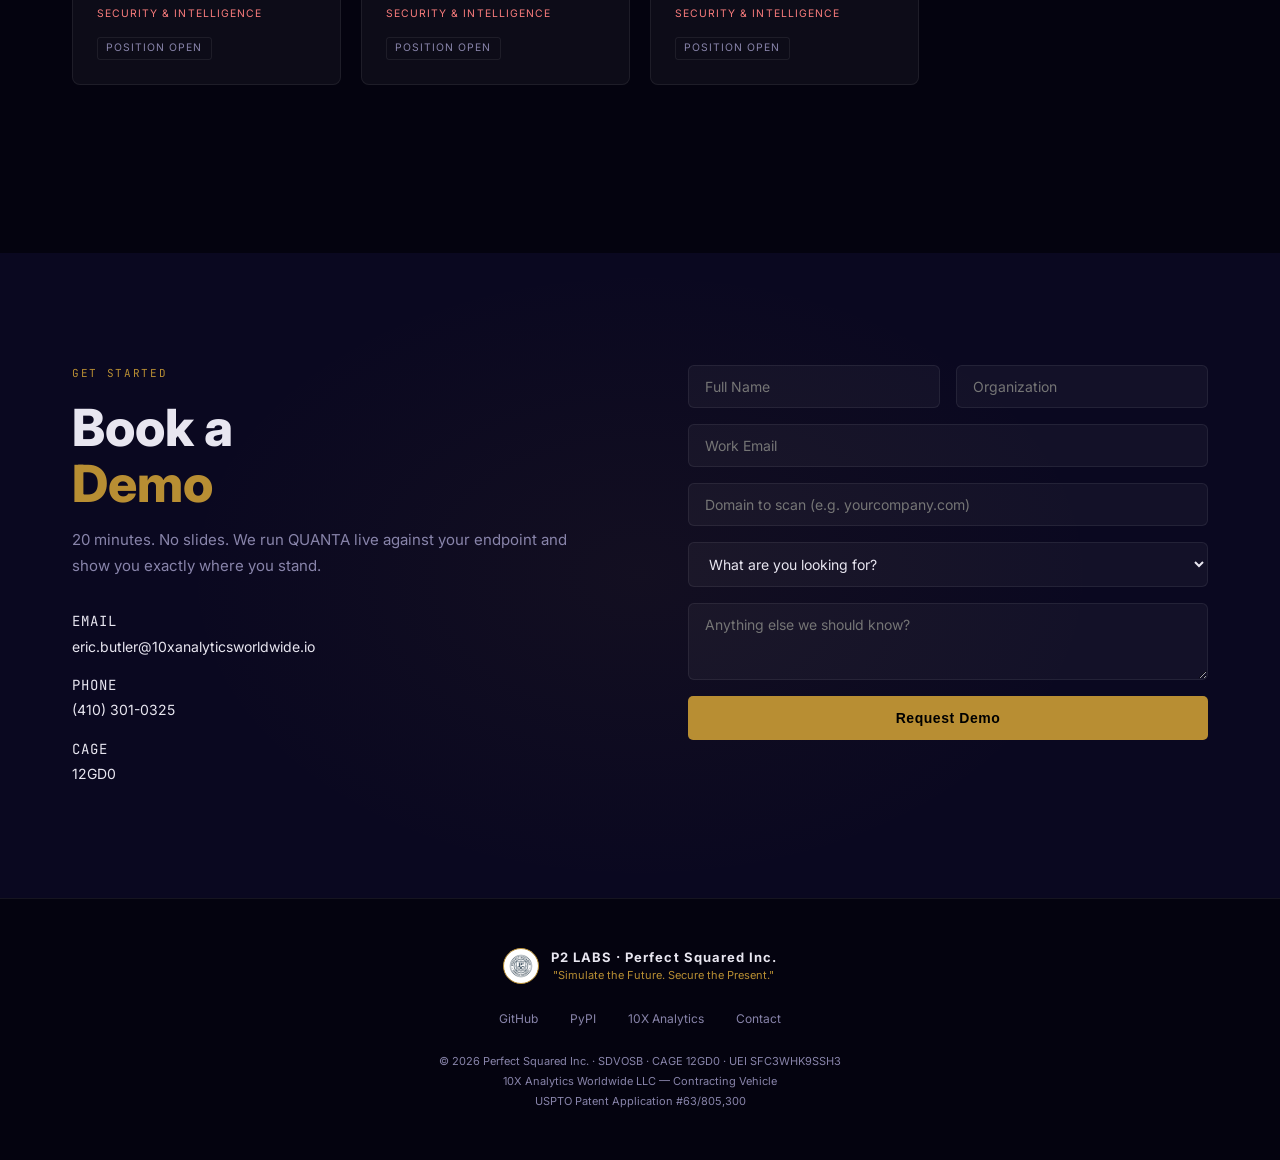
==== commit 8f066138: "Add P2 Labs institute team section with 5 divisions - Eric Butler — Founder & President (with SECNAV" ====
--- a/index.html
+++ b/index.html
@@ -28,6 +28,7 @@
         <a href="#threat-index">Threat Index</a>
         <a href="#seraphim">Seraphim</a>
         <a href="#about">About</a>
+        <a href="#team">Team</a>
         <a href="#contact" class="nav-cta">Book a Demo</a>
       </div>
     </div>
@@ -460,6 +461,175 @@
     </div>
   </section>
 
+  <!-- ── TEAM ─────────────────────────────────────────────────────────────── -->
+  <section class="section team-section" id="team">
+    <div class="container">
+      <div class="section-eyebrow">Leadership & Research</div>
+      <h2 class="section-title">The <span class="gold">P2 Labs</span> Institute Team</h2>
+      <p class="section-sub-sm">Built to lead the post-quantum era. Organized across four divisions — research, technology, federal programs, and security intelligence.</p>
+
+      <!-- Office of the Founder -->
+      <div class="team-division">
+        <div class="team-division-header">
+          <span class="team-div-icon">⬡</span>
+          <span class="team-div-name">Office of the Founder</span>
+        </div>
+        <div class="team-grid founder-grid">
+          <div class="team-card founder-card">
+            <div class="team-photo-wrap">
+              <img src="assets/eric_secnav.webp" alt="Eric Butler" class="team-photo" />
+            </div>
+            <div class="team-info">
+              <div class="team-name">Eric T. Butler, Sr.</div>
+              <div class="team-title">Founder &amp; President</div>
+              <div class="team-div-badge">Office of the Founder</div>
+              <p class="team-bio">Navy veteran. Former NASA senior software engineer. Ballistic missile defense algorithms. Creator of QUANTA, Seraphim |LZ⟩, and the P2 Labs PQC institute. SDVOSB · USPTO #63/805,300.</p>
+            </div>
+          </div>
+        </div>
+      </div>
+
+      <!-- Research Division -->
+      <div class="team-division">
+        <div class="team-division-header">
+          <span class="team-div-icon">⚛️</span>
+          <span class="team-div-name">Post-Quantum Research Division</span>
+        </div>
+        <div class="team-grid">
+          <div class="team-card">
+            <div class="team-avatar">AO</div>
+            <div class="team-name">Dr. Amara Osei</div>
+            <div class="team-title">Director of Post-Quantum Research</div>
+            <div class="team-div-badge research">Research Division</div>
+            <div class="team-open">Position Open</div>
+          </div>
+          <div class="team-card">
+            <div class="team-avatar">KW</div>
+            <div class="team-name">Kenji Watanabe</div>
+            <div class="team-title">Lead Cryptographic Engineer</div>
+            <div class="team-div-badge research">Research Division</div>
+            <div class="team-open">Position Open</div>
+          </div>
+          <div class="team-card">
+            <div class="team-avatar">PS</div>
+            <div class="team-name">Priya Sharma</div>
+            <div class="team-title">Seraphim |LZ⟩ Research Lead</div>
+            <div class="team-div-badge research">Research Division</div>
+            <div class="team-open">Position Open</div>
+          </div>
+          <div class="team-card">
+            <div class="team-avatar">TE</div>
+            <div class="team-name">Tobias Engel</div>
+            <div class="team-title">Quantum Algorithm Analyst</div>
+            <div class="team-div-badge research">Research Division</div>
+            <div class="team-open">Position Open</div>
+          </div>
+        </div>
+      </div>
+
+      <!-- Applied Technology Division -->
+      <div class="team-division">
+        <div class="team-division-header">
+          <span class="team-div-icon">🛰</span>
+          <span class="team-div-name">Applied Technology Division</span>
+        </div>
+        <div class="team-grid">
+          <div class="team-card">
+            <div class="team-avatar">MR</div>
+            <div class="team-name">Marcus Reid</div>
+            <div class="team-title">Chief Technology Officer</div>
+            <div class="team-div-badge tech">Applied Technology</div>
+            <div class="team-open">Position Open</div>
+          </div>
+          <div class="team-card">
+            <div class="team-avatar">SN</div>
+            <div class="team-name">Sofia Nakamura</div>
+            <div class="team-title">QUANTA Platform Architect</div>
+            <div class="team-div-badge tech">Applied Technology</div>
+            <div class="team-open">Position Open</div>
+          </div>
+          <div class="team-card">
+            <div class="team-avatar">DW</div>
+            <div class="team-name">Devon Walsh</div>
+            <div class="team-title">Director of Compliance Engineering</div>
+            <div class="team-div-badge tech">Applied Technology</div>
+            <div class="team-open">Position Open</div>
+          </div>
+          <div class="team-card">
+            <div class="team-avatar">ZC</div>
+            <div class="team-name">Zara Chen</div>
+            <div class="team-title">Systems Integration Engineer</div>
+            <div class="team-div-badge tech">Applied Technology</div>
+            <div class="team-open">Position Open</div>
+          </div>
+        </div>
+      </div>
+
+      <!-- Federal Programs Division -->
+      <div class="team-division">
+        <div class="team-division-header">
+          <span class="team-div-icon">🏛️</span>
+          <span class="team-div-name">Federal Programs Division</span>
+        </div>
+        <div class="team-grid">
+          <div class="team-card">
+            <div class="team-avatar">JH</div>
+            <div class="team-name">James Harrington</div>
+            <div class="team-title">Director of Federal Programs</div>
+            <div class="team-div-badge federal">Federal Programs</div>
+            <div class="team-open">Position Open</div>
+          </div>
+          <div class="team-card">
+            <div class="team-avatar">AB</div>
+            <div class="team-name">Aaliya Brooks</div>
+            <div class="team-title">SBIR Program Manager</div>
+            <div class="team-div-badge federal">Federal Programs</div>
+            <div class="team-open">Position Open</div>
+          </div>
+          <div class="team-card">
+            <div class="team-avatar">CF</div>
+            <div class="team-name">Claire Fontaine</div>
+            <div class="team-title">Contracts &amp; Acquisitions Officer</div>
+            <div class="team-div-badge federal">Federal Programs</div>
+            <div class="team-open">Position Open</div>
+          </div>
+        </div>
+      </div>
+
+      <!-- Security & Intelligence Division -->
+      <div class="team-division">
+        <div class="team-division-header">
+          <span class="team-div-icon">🛡</span>
+          <span class="team-div-name">Security &amp; Intelligence Division</span>
+        </div>
+        <div class="team-grid">
+          <div class="team-card">
+            <div class="team-avatar">VO</div>
+            <div class="team-name">Victor Okafor</div>
+            <div class="team-title">Chief Information Security Officer</div>
+            <div class="team-div-badge security">Security &amp; Intelligence</div>
+            <div class="team-open">Position Open</div>
+          </div>
+          <div class="team-card">
+            <div class="team-avatar">IL</div>
+            <div class="team-name">Ingrid Larsson</div>
+            <div class="team-title">Director of Threat Intelligence</div>
+            <div class="team-div-badge security">Security &amp; Intelligence</div>
+            <div class="team-open">Position Open</div>
+          </div>
+          <div class="team-card">
+            <div class="team-avatar">RM</div>
+            <div class="team-name">Ravi Mehta</div>
+            <div class="team-title">Intelligence Systems Analyst</div>
+            <div class="team-div-badge security">Security &amp; Intelligence</div>
+            <div class="team-open">Position Open</div>
+          </div>
+        </div>
+      </div>
+
+    </div>
+  </section>
+
   <!-- ── CONTACT ───────────────────────────────────────────────────────────── -->
   <section class="section contact-section" id="contact">
     <div class="contact-bg"></div>
--- a/styles.css
+++ b/styles.css
@@ -555,6 +555,92 @@
 .contact-form select option { background: var(--bg); }
 .contact-form textarea { resize: vertical; }
 
+/* ── TEAM ────────────────────────────────────────────────────────────────── */
+.team-section .section-sub-sm {
+  color: var(--text-dim); font-size: 1rem; max-width: 640px; margin-bottom: 3.5rem;
+}
+.team-division { margin-bottom: 3.5rem; }
+.team-division-header {
+  display: flex; align-items: center; gap: 0.75rem;
+  margin-bottom: 1.5rem;
+  padding-bottom: 0.75rem;
+  border-bottom: 1px solid var(--border);
+}
+.team-div-icon { font-size: 1.1rem; }
+.team-div-name {
+  font-size: 0.75rem; letter-spacing: 0.14em;
+  text-transform: uppercase; color: var(--gold);
+  font-weight: 700; font-family: var(--mono);
+}
+.team-grid {
+  display: grid;
+  grid-template-columns: repeat(auto-fill, minmax(220px, 1fr));
+  gap: 1.25rem;
+}
+.founder-grid { grid-template-columns: 1fr; max-width: 680px; }
+
+.team-card {
+  background: var(--surface);
+  border: 1px solid var(--border);
+  border-radius: 8px;
+  padding: 1.5rem;
+  display: flex; flex-direction: column; gap: 0.4rem;
+  transition: border-color 0.2s, box-shadow 0.2s;
+}
+.team-card:hover {
+  border-color: var(--gold-dim);
+  box-shadow: 0 0 20px rgba(184,142,51,0.07);
+}
+.founder-card {
+  flex-direction: row; gap: 2rem; align-items: flex-start;
+  border-color: var(--gold-dim);
+  box-shadow: 0 0 30px rgba(184,142,51,0.08);
+}
+.team-photo-wrap {
+  width: 110px; height: 130px; border-radius: 6px;
+  overflow: hidden; flex-shrink: 0;
+  border: 2px solid var(--gold-dim);
+}
+.team-photo { width: 100%; height: 100%; object-fit: cover; object-position: center top; }
+.team-avatar {
+  width: 48px; height: 48px; border-radius: 50%;
+  background: rgba(184,142,51,0.12);
+  border: 1px solid var(--gold-dim);
+  display: flex; align-items: center; justify-content: center;
+  font-size: 0.75rem; font-weight: 700; color: var(--gold);
+  letter-spacing: 0.05em; font-family: var(--mono);
+  margin-bottom: 0.25rem;
+}
+.team-name {
+  font-size: 0.95rem; font-weight: 700; color: var(--text);
+}
+.team-title {
+  font-size: 0.78rem; color: var(--gold); letter-spacing: 0.04em;
+}
+.team-div-badge {
+  font-size: 0.65rem; letter-spacing: 0.1em; text-transform: uppercase;
+  color: var(--text-dim); margin-top: 0.1rem;
+}
+.team-div-badge.research { color: #7B94F7; }
+.team-div-badge.tech     { color: #7BD4F7; }
+.team-div-badge.federal  { color: #F7C87B; }
+.team-div-badge.security { color: #F77B7B; }
+.team-open {
+  font-size: 0.65rem; letter-spacing: 0.1em; text-transform: uppercase;
+  color: var(--text-dim); border: 1px solid var(--border);
+  padding: 2px 8px; border-radius: 3px; display: inline-block;
+  margin-top: 0.5rem; width: fit-content;
+}
+.team-bio {
+  font-size: 0.85rem; color: var(--text-dim); line-height: 1.6; margin-top: 0.5rem;
+}
+.team-info { display: flex; flex-direction: column; gap: 0.4rem; }
+
+@media (max-width: 640px) {
+  .founder-card { flex-direction: column; }
+  .team-photo-wrap { width: 90px; height: 110px; }
+}
+
 /* ── FOOTER ──────────────────────────────────────────────────────────────── */
 .footer {
   background: var(--bg); border-top: 1px solid var(--border);
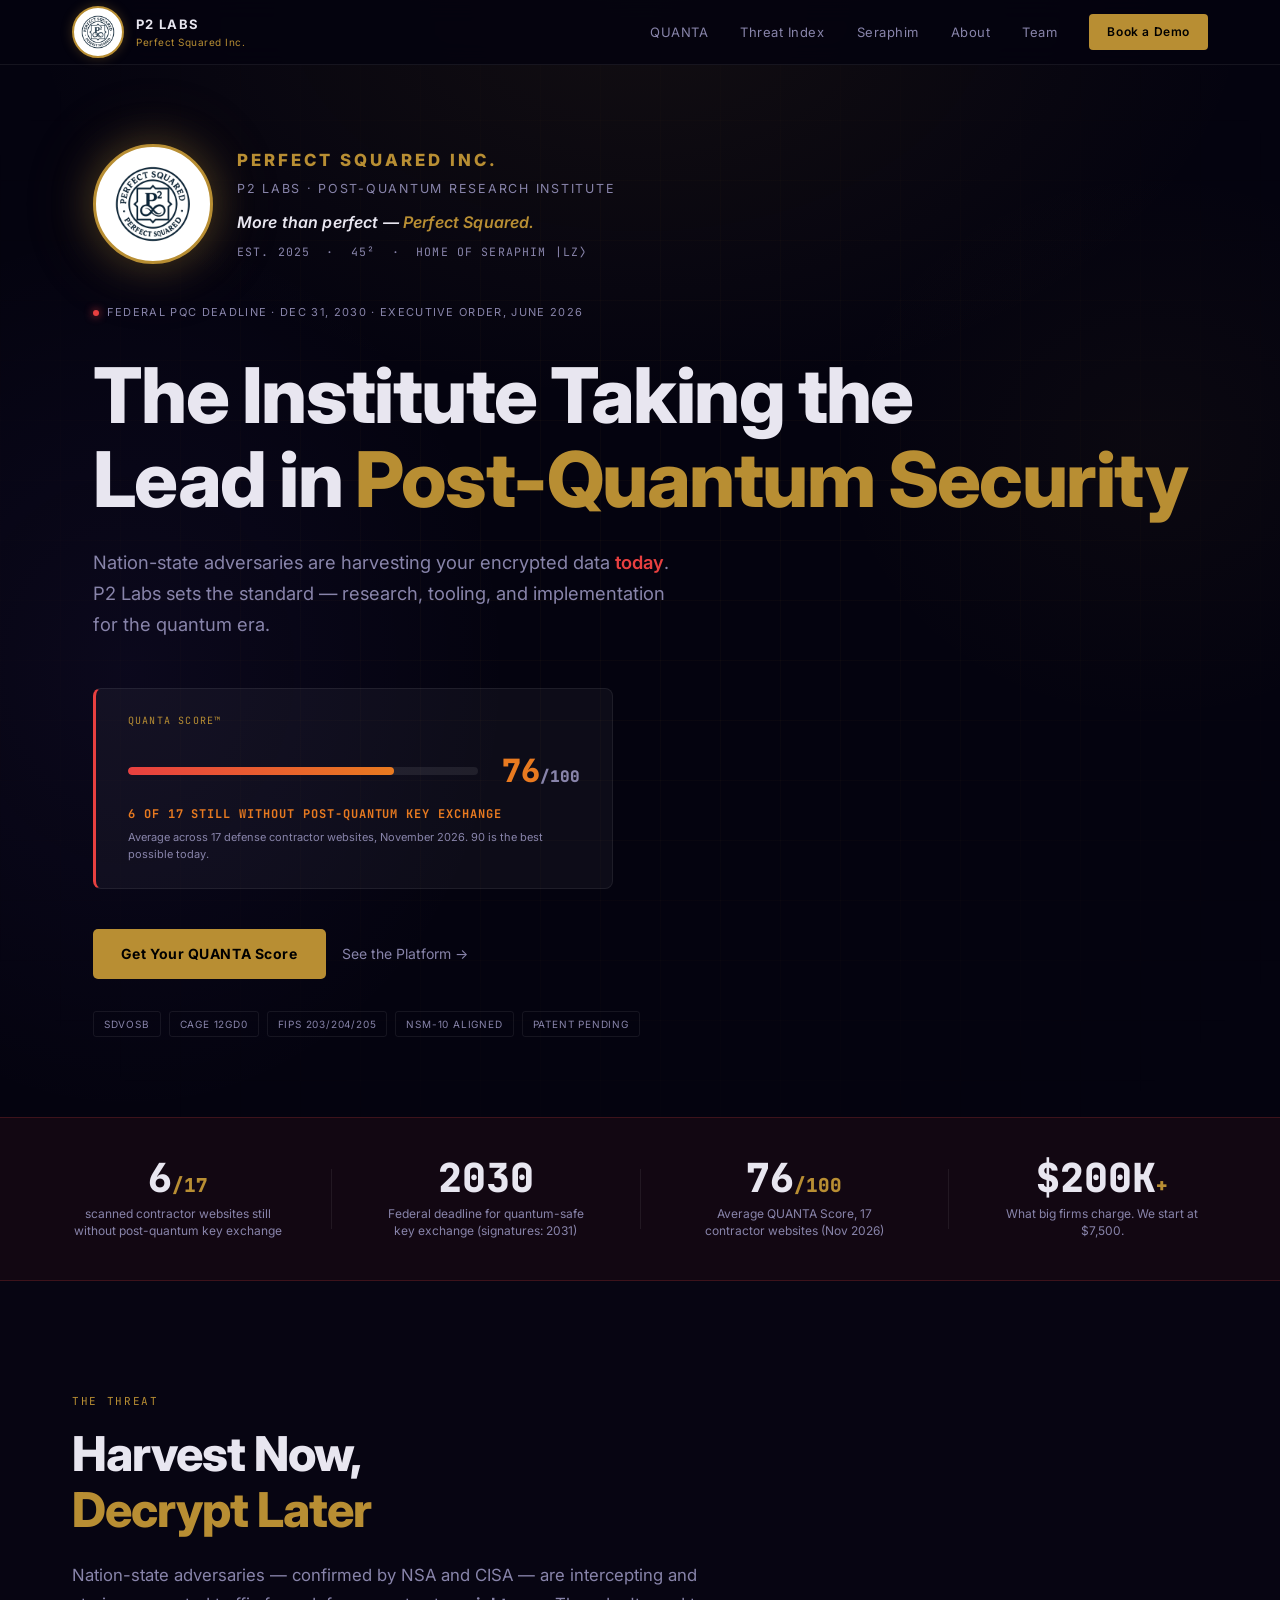
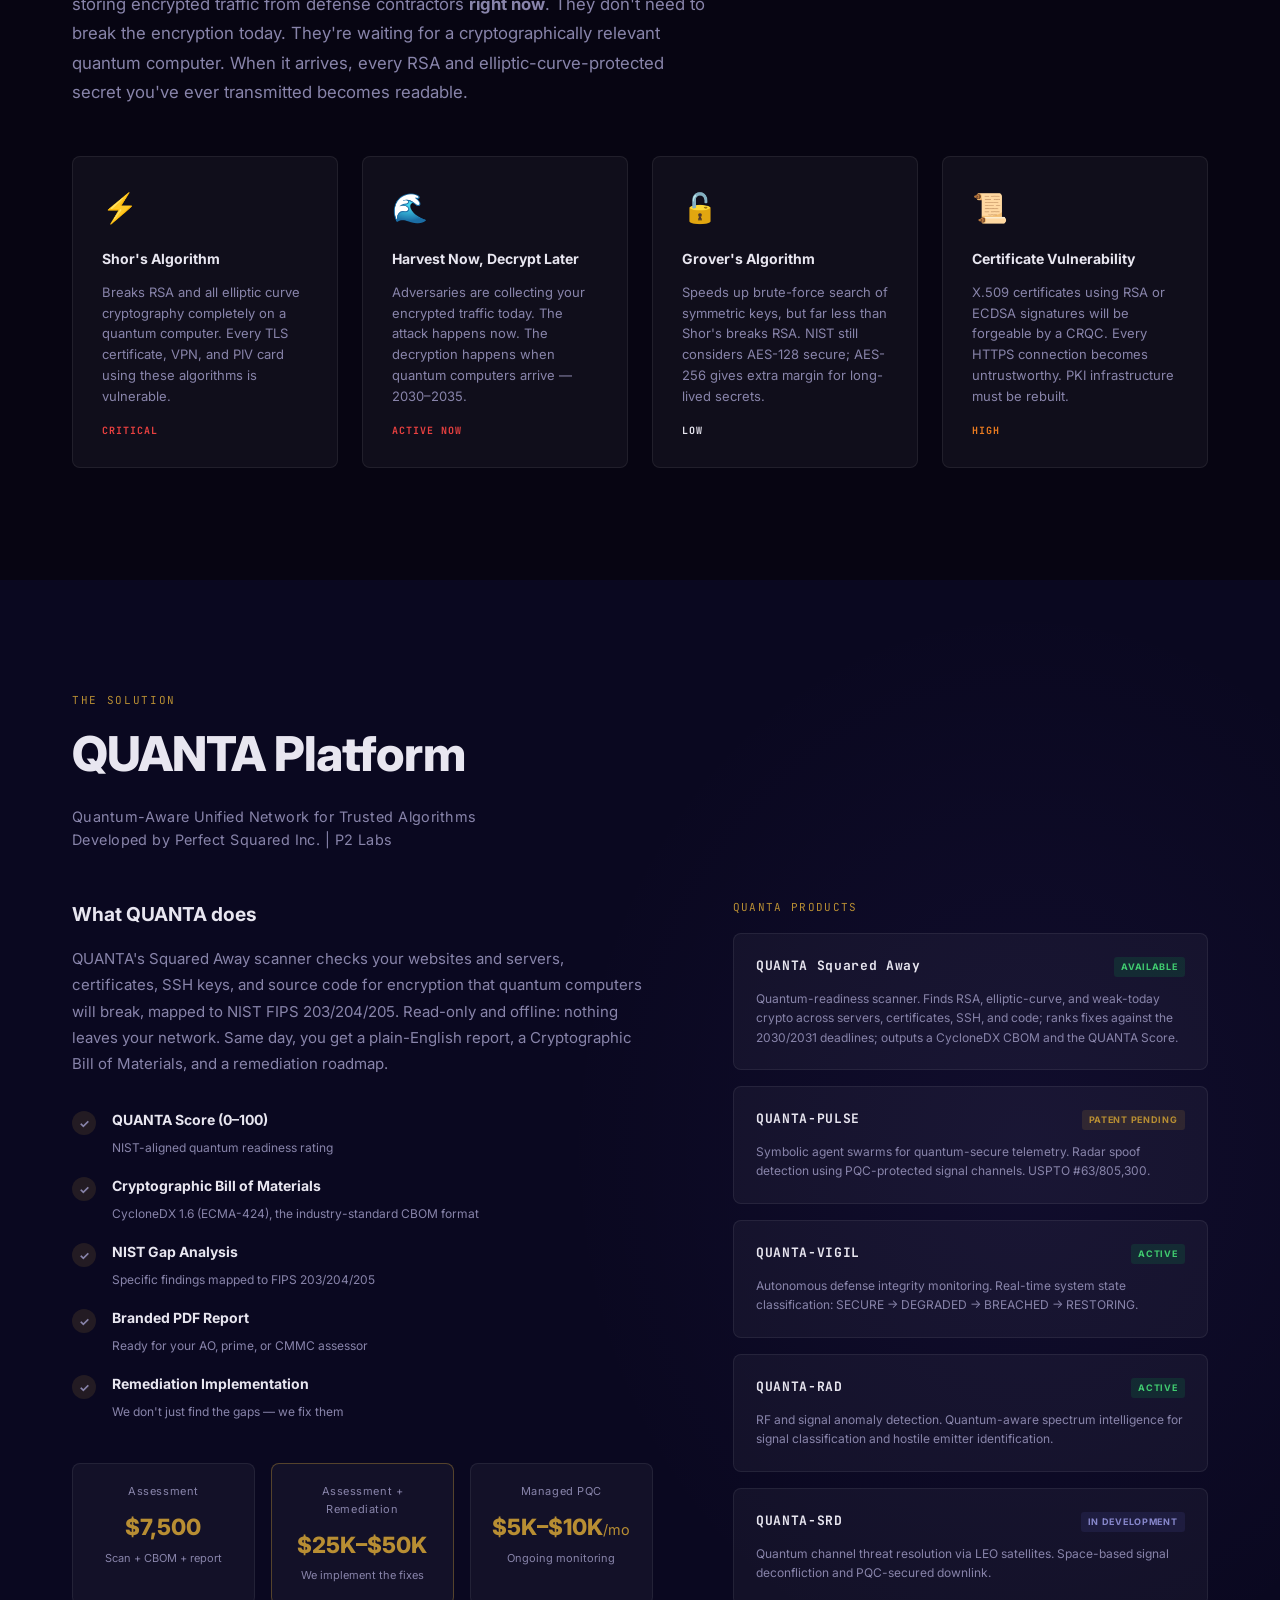
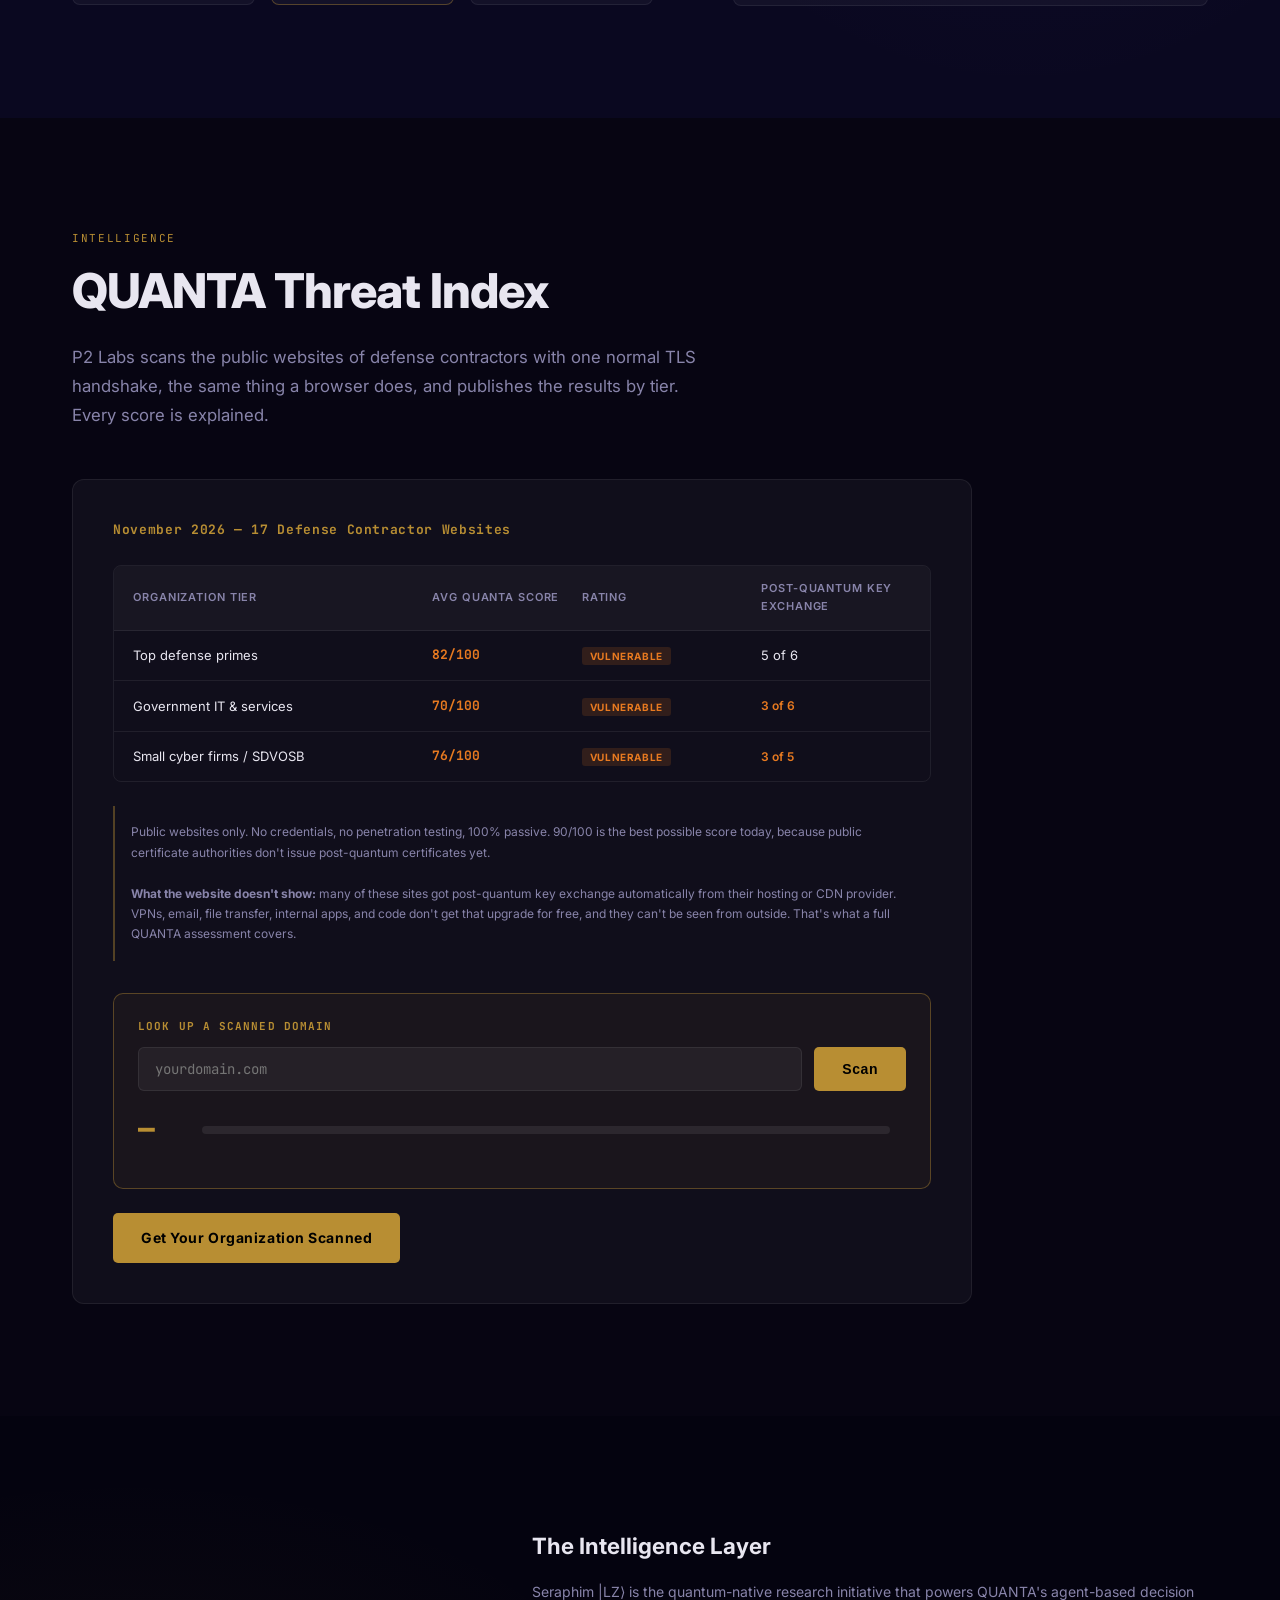
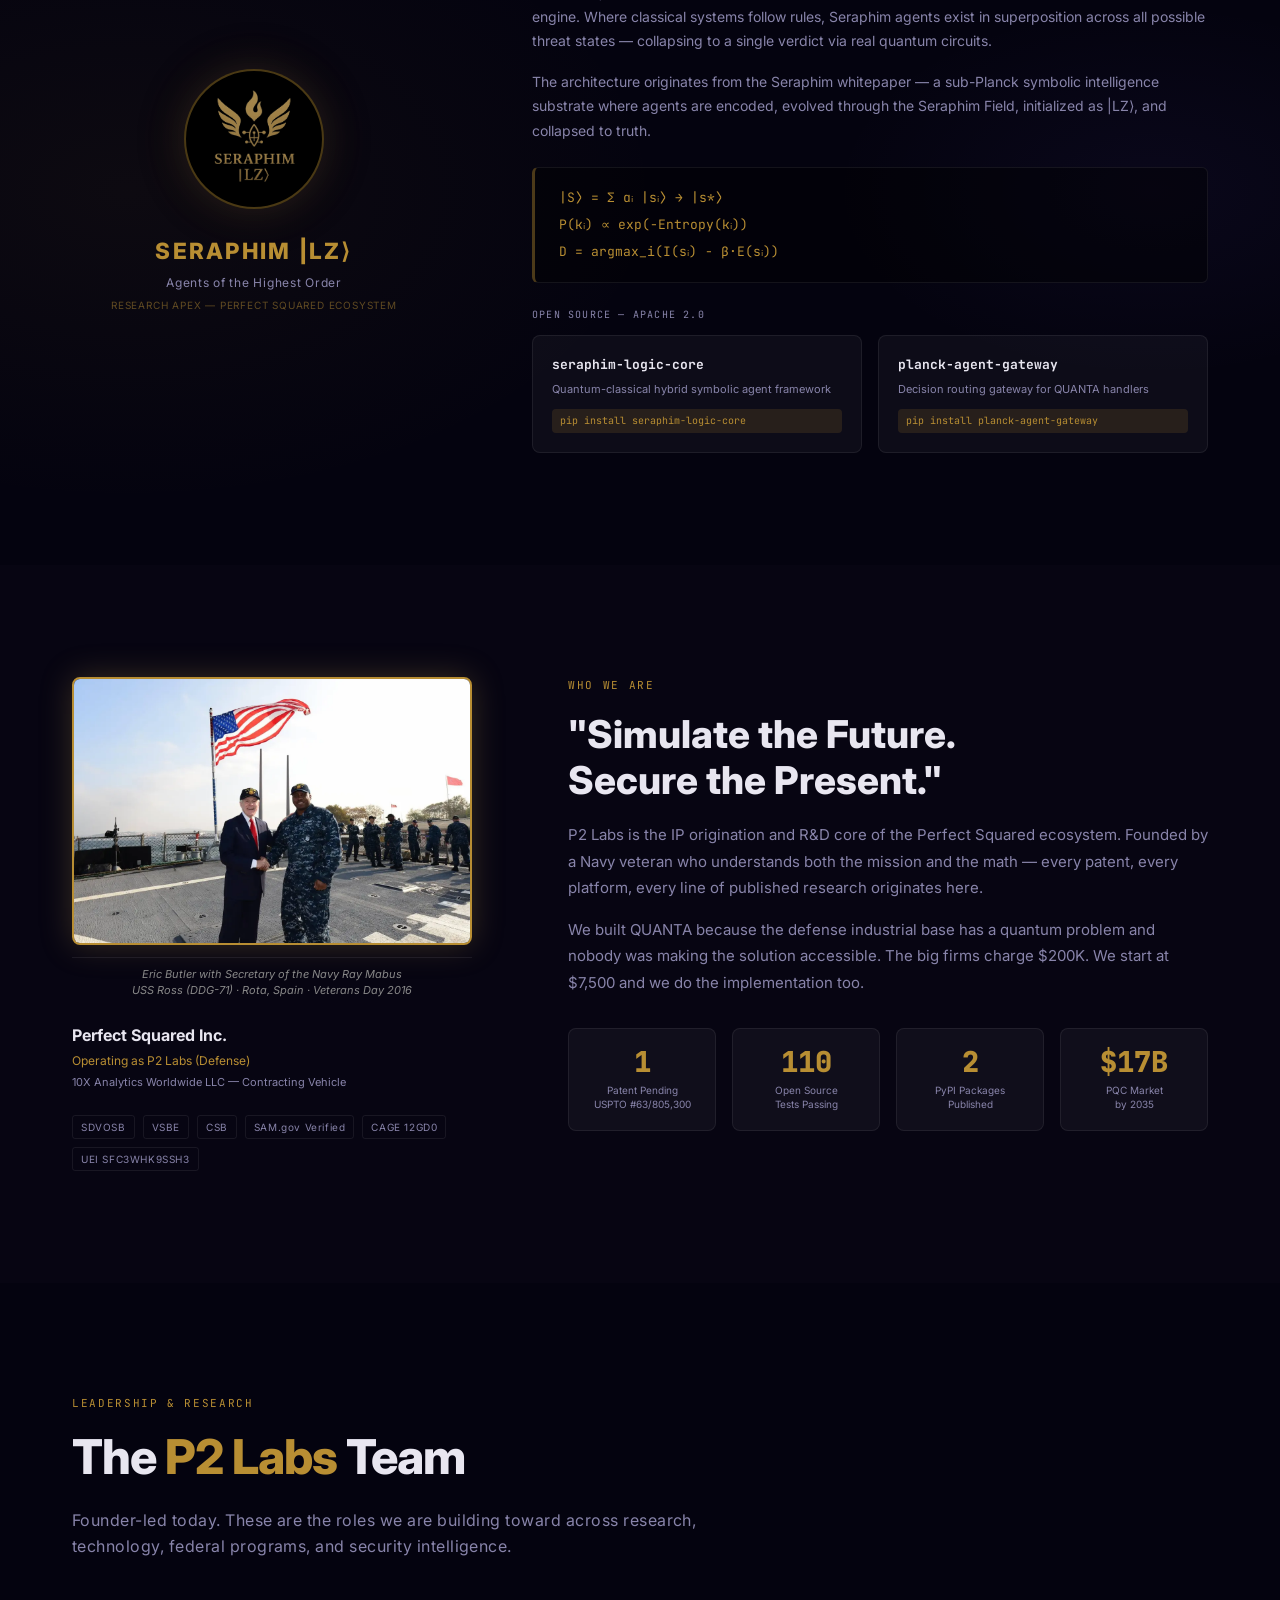
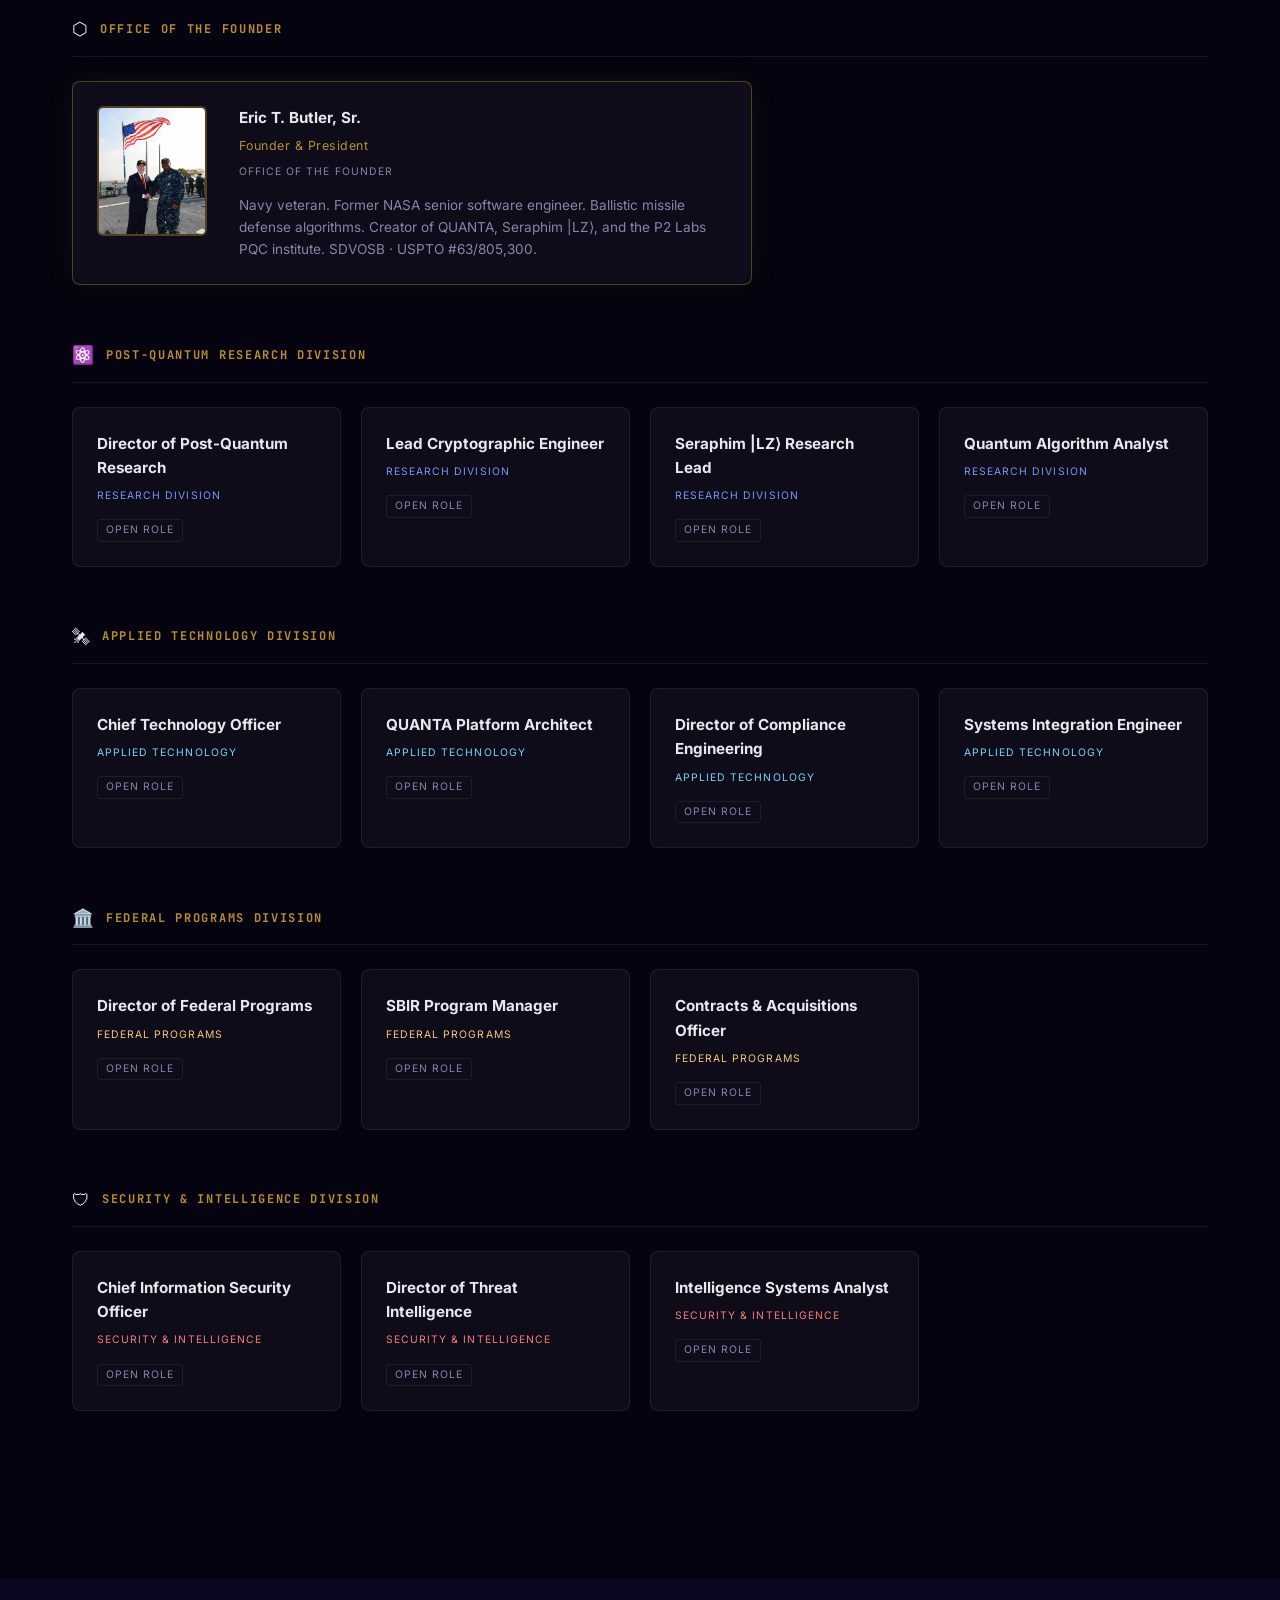
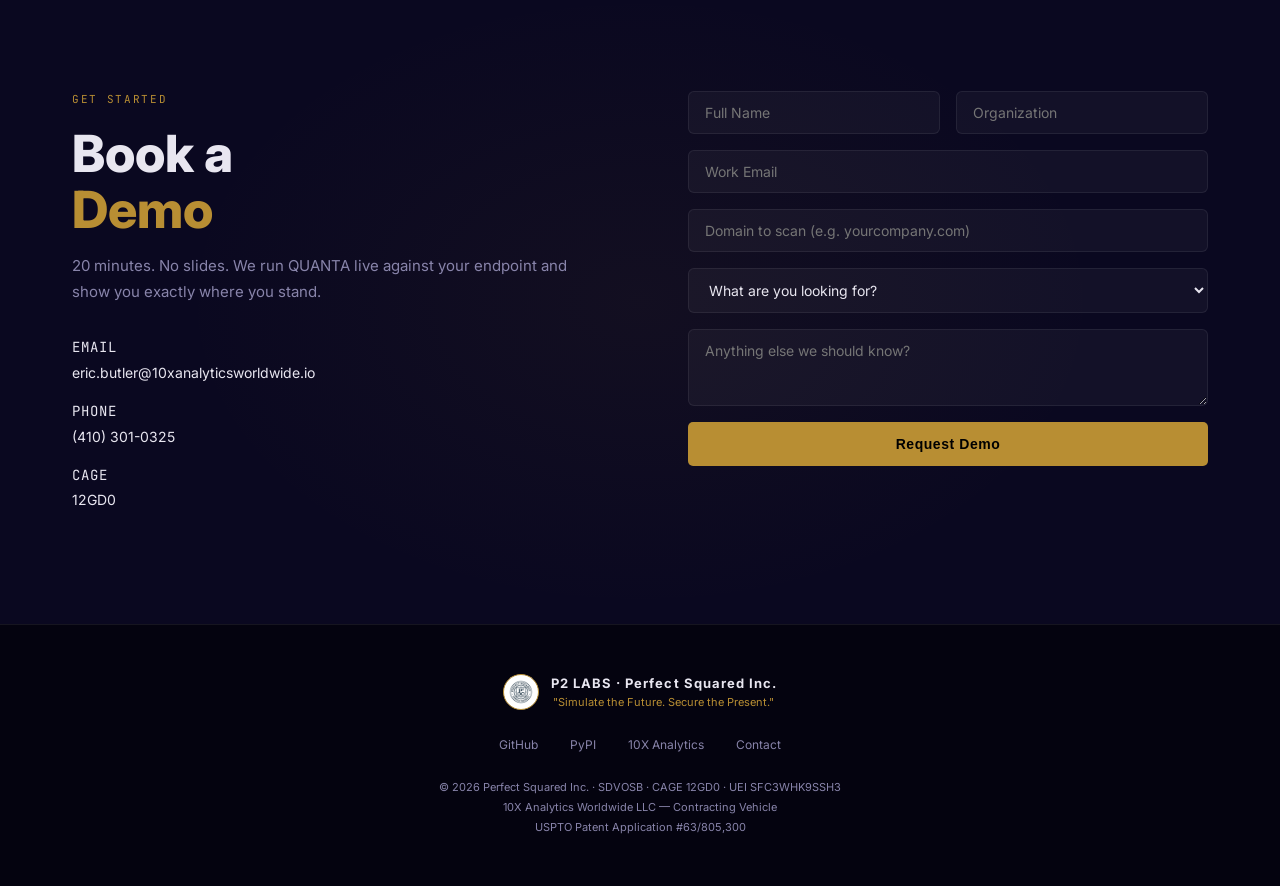
==== commit acb21f7b: "QUANTA Threat Index: real Nov 2026 data, real domain lookup (no random scores), 2030/2031 deadlines," ====
--- a/index.html
+++ b/index.html
@@ -55,7 +55,7 @@
 
       <div class="hero-eyebrow">
         <span class="dot critical"></span>
-        NSM-10 Mandate · 2035 Deadline · Active Threat
+        Federal PQC Deadline · Dec 31, 2030 · Executive Order, June 2026
       </div>
       <h1 class="hero-headline">
         The Institute Taking the<br/>
@@ -70,12 +70,12 @@
         <div class="score-display">
           <div class="score-bar-wrap">
             <div class="score-bar-track">
-              <div class="score-bar-fill" style="width:45%"></div>
-            </div>
-            <div class="score-number">45<span>/100</span></div>
-          </div>
-          <div class="score-verdict critical-text">VULNERABLE — HNDL EXPOSED</div>
-          <div class="score-caption">Industry average across 10 scanned defense contractors</div>
+              <div class="score-bar-fill" style="width:76%"></div>
+            </div>
+            <div class="score-number">76<span>/100</span></div>
+          </div>
+          <div class="score-verdict high-text">6 OF 17 STILL WITHOUT POST-QUANTUM KEY EXCHANGE</div>
+          <div class="score-caption">Average across 17 defense contractor websites, November 2026. 90 is the best possible today.</div>
         </div>
       </div>
       <div class="hero-actions">
@@ -97,18 +97,18 @@
     <div class="container">
       <div class="threat-grid">
         <div class="threat-stat">
-          <div class="threat-number">100<span>%</span></div>
-          <div class="threat-label">of scanned DIB contractors are HNDL exposed</div>
+          <div class="threat-number">6<span>/17</span></div>
+          <div class="threat-label">scanned contractor websites still without post-quantum key exchange</div>
         </div>
         <div class="threat-divider"></div>
         <div class="threat-stat">
-          <div class="threat-number">2035</div>
-          <div class="threat-label">NSM-10 hard deadline for PQC migration</div>
+          <div class="threat-number">2030</div>
+          <div class="threat-label">Federal deadline for quantum-safe key exchange (signatures: 2031)</div>
         </div>
         <div class="threat-divider"></div>
         <div class="threat-stat">
-          <div class="threat-number">45<span>/100</span></div>
-          <div class="threat-label">Average QUANTA Score across the defense industrial base</div>
+          <div class="threat-number">76<span>/100</span></div>
+          <div class="threat-label">Average QUANTA Score, 17 contractor websites (Nov 2026)</div>
         </div>
         <div class="threat-divider"></div>
         <div class="threat-stat">
@@ -147,8 +147,8 @@
         <div class="threat-card">
           <div class="tc-icon">🔓</div>
           <div class="tc-name">Grover's Algorithm</div>
-          <div class="tc-desc">Halves the effective key length of symmetric encryption. AES-128 becomes effectively AES-64. Symmetric systems need to double their key lengths.</div>
-          <div class="tc-status high-text">HIGH</div>
+          <div class="tc-desc">Speeds up brute-force search of symmetric keys, but far less than Shor's breaks RSA. NIST still considers AES-128 secure; AES-256 gives extra margin for long-lived secrets.</div>
+          <div class="tc-status">LOW</div>
         </div>
         <div class="threat-card">
           <div class="tc-icon">📜</div>
@@ -174,7 +174,7 @@
         <div class="quanta-left">
           <div class="quanta-what">
             <h3>What QUANTA does</h3>
-            <p>QUANTA scans your TLS endpoints, certificates, source code, and dependencies against NIST FIPS 203/204/205 standards. Same day — you get a full audit-ready report, a Cryptographic Bill of Materials, and a remediation roadmap.</p>
+            <p>QUANTA's Squared Away scanner checks your websites and servers, certificates, SSH keys, and source code for encryption that quantum computers will break, mapped to NIST FIPS 203/204/205. Read-only and offline: nothing leaves your network. Same day, you get a plain-English report, a Cryptographic Bill of Materials, and a remediation roadmap.</p>
           </div>
           <div class="deliverables">
             <div class="deliverable">
@@ -188,7 +188,7 @@
               <span class="del-icon">✓</span>
               <div>
                 <strong>Cryptographic Bill of Materials</strong>
-                <span>CycloneDX v1.6 — CISA/NSA accepted format</span>
+                <span>CycloneDX 1.6 (ECMA-424), the industry-standard CBOM format</span>
               </div>
             </div>
             <div class="deliverable">
@@ -236,6 +236,13 @@
           <div class="products-stack">
             <div class="product-card">
               <div class="prod-header">
+                <span class="prod-name">QUANTA Squared Away</span>
+                <span class="prod-badge active">AVAILABLE</span>
+              </div>
+              <p>Quantum-readiness scanner. Finds RSA, elliptic-curve, and weak-today crypto across servers, certificates, SSH, and code; ranks fixes against the 2030/2031 deadlines; outputs a CycloneDX CBOM and the QUANTA Score.</p>
+            </div>
+            <div class="product-card">
+              <div class="prod-header">
                 <span class="prod-name">QUANTA-PULSE</span>
                 <span class="prod-badge patent">PATENT PENDING</span>
               </div>
@@ -274,62 +281,52 @@
       <div class="section-eyebrow">Intelligence</div>
       <h2 class="section-title">QUANTA Threat Index</h2>
       <p class="section-sub">
-        Every quarter, P2 Labs scans the public TLS infrastructure of defense contractors
-        and publishes the findings. No company is singled out — this is an industry baseline.
-        The data speaks for itself.
+        P2 Labs scans the public websites of defense contractors with one normal TLS handshake,
+        the same thing a browser does, and publishes the results by tier. Every score is explained.
       </p>
       <div class="index-findings">
         <div class="finding-headline">
-          Q2 2026 — Initial Scan: 10 Defense Contractors
+          November 2026 — 17 Defense Contractor Websites
         </div>
         <div class="index-table">
           <div class="index-row header">
             <span>Organization Tier</span>
-            <span>QUANTA Score</span>
-            <span>Risk Level</span>
-            <span>HNDL Exposed</span>
+            <span>Avg QUANTA Score</span>
+            <span>Rating</span>
+            <span>Post-Quantum Key Exchange</span>
           </div>
           <div class="index-row">
-            <span>Major Defense Prime ($7B+)</span>
-            <span class="score-cell critical-text">35/100</span>
-            <span><span class="risk-badge critical">CRITICAL</span></span>
-            <span class="exposed">⚠ YES</span>
+            <span>Top defense primes</span>
+            <span class="score-cell high-text">82/100</span>
+            <span><span class="risk-badge high">VULNERABLE</span></span>
+            <span>5 of 6</span>
           </div>
           <div class="index-row">
-            <span>Mid-Tier Prime</span>
-            <span class="score-cell high-text">40/100</span>
+            <span>Government IT &amp; services</span>
+            <span class="score-cell high-text">70/100</span>
             <span><span class="risk-badge high">VULNERABLE</span></span>
-            <span class="exposed">⚠ YES</span>
+            <span class="exposed">3 of 6</span>
           </div>
           <div class="index-row">
-            <span>Cybersecurity Services</span>
-            <span class="score-cell high-text">45/100</span>
+            <span>Small cyber firms / SDVOSB</span>
+            <span class="score-cell high-text">76/100</span>
             <span><span class="risk-badge high">VULNERABLE</span></span>
-            <span class="exposed">⚠ YES</span>
-          </div>
-          <div class="index-row">
-            <span>IT Services / RMF</span>
-            <span class="score-cell high-text">45/100</span>
-            <span><span class="risk-badge high">VULNERABLE</span></span>
-            <span class="exposed">⚠ YES</span>
-          </div>
-          <div class="index-row">
-            <span>SDVOSB / Small Business</span>
-            <span class="score-cell high-text">45/100</span>
-            <span><span class="risk-badge high">VULNERABLE</span></span>
-            <span class="exposed">⚠ YES</span>
+            <span class="exposed">3 of 5</span>
           </div>
         </div>
         <div class="index-note">
-          All scans target publicly accessible TLS endpoints only — equivalent to what any browser does.
-          No credentials. No penetration testing. 100% passive.
+          Public websites only. No credentials, no penetration testing, 100% passive.
+          90/100 is the best possible score today, because public certificate authorities
+          don't issue post-quantum certificates yet.
           <br/><br/>
-          <em>"No organization scanned has yet achieved quantum-ready status — consistent with
-          industry-wide findings and the early stage of the NIST PQC migration timeline."</em>
-        </div>
-        <!-- Live demo widget -->
+          <strong>What the website doesn't show:</strong> many of these sites got post-quantum key exchange
+          automatically from their hosting or CDN provider. VPNs, email, file transfer, internal apps,
+          and code don't get that upgrade for free, and they can't be seen from outside.
+          That's what a full QUANTA assessment covers.
+        </div>
+        <!-- Live lookup widget: real results from data/quanta-index.json -->
         <div class="live-demo-box">
-          <div class="live-demo-label">Try it — scan any domain</div>
+          <div class="live-demo-label">Look up a scanned domain</div>
           <div class="live-demo-input-row">
             <input type="text" id="domain-input" placeholder="yourdomain.com" autocomplete="off" />
             <button id="scan-btn" class="btn-primary">Scan</button>
@@ -465,8 +462,8 @@
   <section class="section team-section" id="team">
     <div class="container">
       <div class="section-eyebrow">Leadership & Research</div>
-      <h2 class="section-title">The <span class="gold">P2 Labs</span> Institute Team</h2>
-      <p class="section-sub-sm">Built to lead the post-quantum era. Organized across four divisions — research, technology, federal programs, and security intelligence.</p>
+      <h2 class="section-title">The <span class="gold">P2 Labs</span> Team</h2>
+      <p class="section-sub-sm">Founder-led today. These are the roles we are building toward across research, technology, federal programs, and security intelligence.</p>
 
       <!-- Office of the Founder -->
       <div class="team-division">
@@ -497,32 +494,24 @@
         </div>
         <div class="team-grid">
           <div class="team-card">
-            <div class="team-avatar">AO</div>
-            <div class="team-name">Dr. Amara Osei</div>
-            <div class="team-title">Director of Post-Quantum Research</div>
+            <div class="team-name">Director of Post-Quantum Research</div>
             <div class="team-div-badge research">Research Division</div>
-            <div class="team-open">Position Open</div>
-          </div>
-          <div class="team-card">
-            <div class="team-avatar">KW</div>
-            <div class="team-name">Kenji Watanabe</div>
-            <div class="team-title">Lead Cryptographic Engineer</div>
+            <div class="team-open">Open role</div>
+          </div>
+          <div class="team-card">
+            <div class="team-name">Lead Cryptographic Engineer</div>
             <div class="team-div-badge research">Research Division</div>
-            <div class="team-open">Position Open</div>
-          </div>
-          <div class="team-card">
-            <div class="team-avatar">PS</div>
-            <div class="team-name">Priya Sharma</div>
-            <div class="team-title">Seraphim |LZ⟩ Research Lead</div>
+            <div class="team-open">Open role</div>
+          </div>
+          <div class="team-card">
+            <div class="team-name">Seraphim |LZ⟩ Research Lead</div>
             <div class="team-div-badge research">Research Division</div>
-            <div class="team-open">Position Open</div>
-          </div>
-          <div class="team-card">
-            <div class="team-avatar">TE</div>
-            <div class="team-name">Tobias Engel</div>
-            <div class="team-title">Quantum Algorithm Analyst</div>
+            <div class="team-open">Open role</div>
+          </div>
+          <div class="team-card">
+            <div class="team-name">Quantum Algorithm Analyst</div>
             <div class="team-div-badge research">Research Division</div>
-            <div class="team-open">Position Open</div>
+            <div class="team-open">Open role</div>
           </div>
         </div>
       </div>
@@ -535,32 +524,24 @@
         </div>
         <div class="team-grid">
           <div class="team-card">
-            <div class="team-avatar">MR</div>
-            <div class="team-name">Marcus Reid</div>
-            <div class="team-title">Chief Technology Officer</div>
+            <div class="team-name">Chief Technology Officer</div>
             <div class="team-div-badge tech">Applied Technology</div>
-            <div class="team-open">Position Open</div>
-          </div>
-          <div class="team-card">
-            <div class="team-avatar">SN</div>
-            <div class="team-name">Sofia Nakamura</div>
-            <div class="team-title">QUANTA Platform Architect</div>
+            <div class="team-open">Open role</div>
+          </div>
+          <div class="team-card">
+            <div class="team-name">QUANTA Platform Architect</div>
             <div class="team-div-badge tech">Applied Technology</div>
-            <div class="team-open">Position Open</div>
-          </div>
-          <div class="team-card">
-            <div class="team-avatar">DW</div>
-            <div class="team-name">Devon Walsh</div>
-            <div class="team-title">Director of Compliance Engineering</div>
+            <div class="team-open">Open role</div>
+          </div>
+          <div class="team-card">
+            <div class="team-name">Director of Compliance Engineering</div>
             <div class="team-div-badge tech">Applied Technology</div>
-            <div class="team-open">Position Open</div>
-          </div>
-          <div class="team-card">
-            <div class="team-avatar">ZC</div>
-            <div class="team-name">Zara Chen</div>
-            <div class="team-title">Systems Integration Engineer</div>
+            <div class="team-open">Open role</div>
+          </div>
+          <div class="team-card">
+            <div class="team-name">Systems Integration Engineer</div>
             <div class="team-div-badge tech">Applied Technology</div>
-            <div class="team-open">Position Open</div>
+            <div class="team-open">Open role</div>
           </div>
         </div>
       </div>
@@ -573,25 +554,19 @@
         </div>
         <div class="team-grid">
           <div class="team-card">
-            <div class="team-avatar">JH</div>
-            <div class="team-name">James Harrington</div>
-            <div class="team-title">Director of Federal Programs</div>
+            <div class="team-name">Director of Federal Programs</div>
             <div class="team-div-badge federal">Federal Programs</div>
-            <div class="team-open">Position Open</div>
-          </div>
-          <div class="team-card">
-            <div class="team-avatar">AB</div>
-            <div class="team-name">Aaliya Brooks</div>
-            <div class="team-title">SBIR Program Manager</div>
+            <div class="team-open">Open role</div>
+          </div>
+          <div class="team-card">
+            <div class="team-name">SBIR Program Manager</div>
             <div class="team-div-badge federal">Federal Programs</div>
-            <div class="team-open">Position Open</div>
-          </div>
-          <div class="team-card">
-            <div class="team-avatar">CF</div>
-            <div class="team-name">Claire Fontaine</div>
-            <div class="team-title">Contracts &amp; Acquisitions Officer</div>
+            <div class="team-open">Open role</div>
+          </div>
+          <div class="team-card">
+            <div class="team-name">Contracts &amp; Acquisitions Officer</div>
             <div class="team-div-badge federal">Federal Programs</div>
-            <div class="team-open">Position Open</div>
+            <div class="team-open">Open role</div>
           </div>
         </div>
       </div>
@@ -604,25 +579,19 @@
         </div>
         <div class="team-grid">
           <div class="team-card">
-            <div class="team-avatar">VO</div>
-            <div class="team-name">Victor Okafor</div>
-            <div class="team-title">Chief Information Security Officer</div>
+            <div class="team-name">Chief Information Security Officer</div>
             <div class="team-div-badge security">Security &amp; Intelligence</div>
-            <div class="team-open">Position Open</div>
-          </div>
-          <div class="team-card">
-            <div class="team-avatar">IL</div>
-            <div class="team-name">Ingrid Larsson</div>
-            <div class="team-title">Director of Threat Intelligence</div>
+            <div class="team-open">Open role</div>
+          </div>
+          <div class="team-card">
+            <div class="team-name">Director of Threat Intelligence</div>
             <div class="team-div-badge security">Security &amp; Intelligence</div>
-            <div class="team-open">Position Open</div>
-          </div>
-          <div class="team-card">
-            <div class="team-avatar">RM</div>
-            <div class="team-name">Ravi Mehta</div>
-            <div class="team-title">Intelligence Systems Analyst</div>
+            <div class="team-open">Open role</div>
+          </div>
+          <div class="team-card">
+            <div class="team-name">Intelligence Systems Analyst</div>
             <div class="team-div-badge security">Security &amp; Intelligence</div>
-            <div class="team-open">Position Open</div>
+            <div class="team-open">Open role</div>
           </div>
         </div>
       </div>
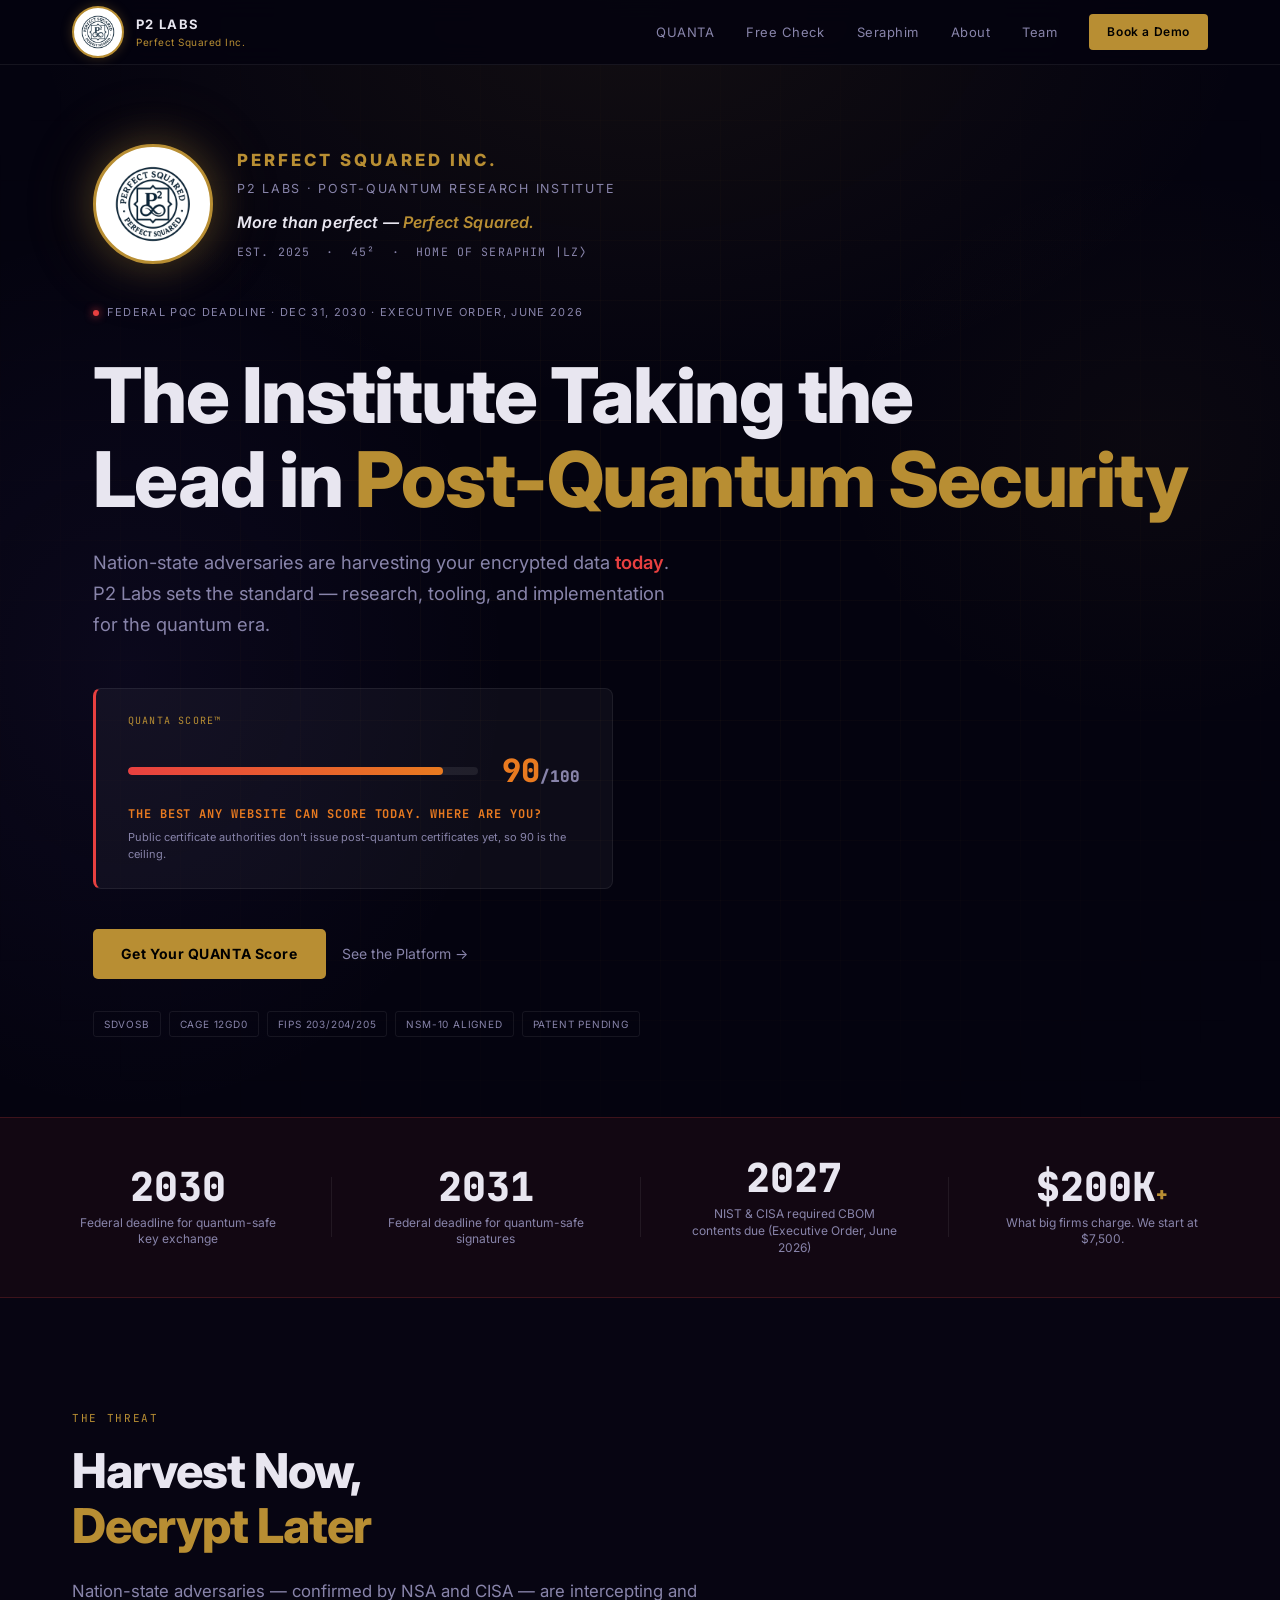
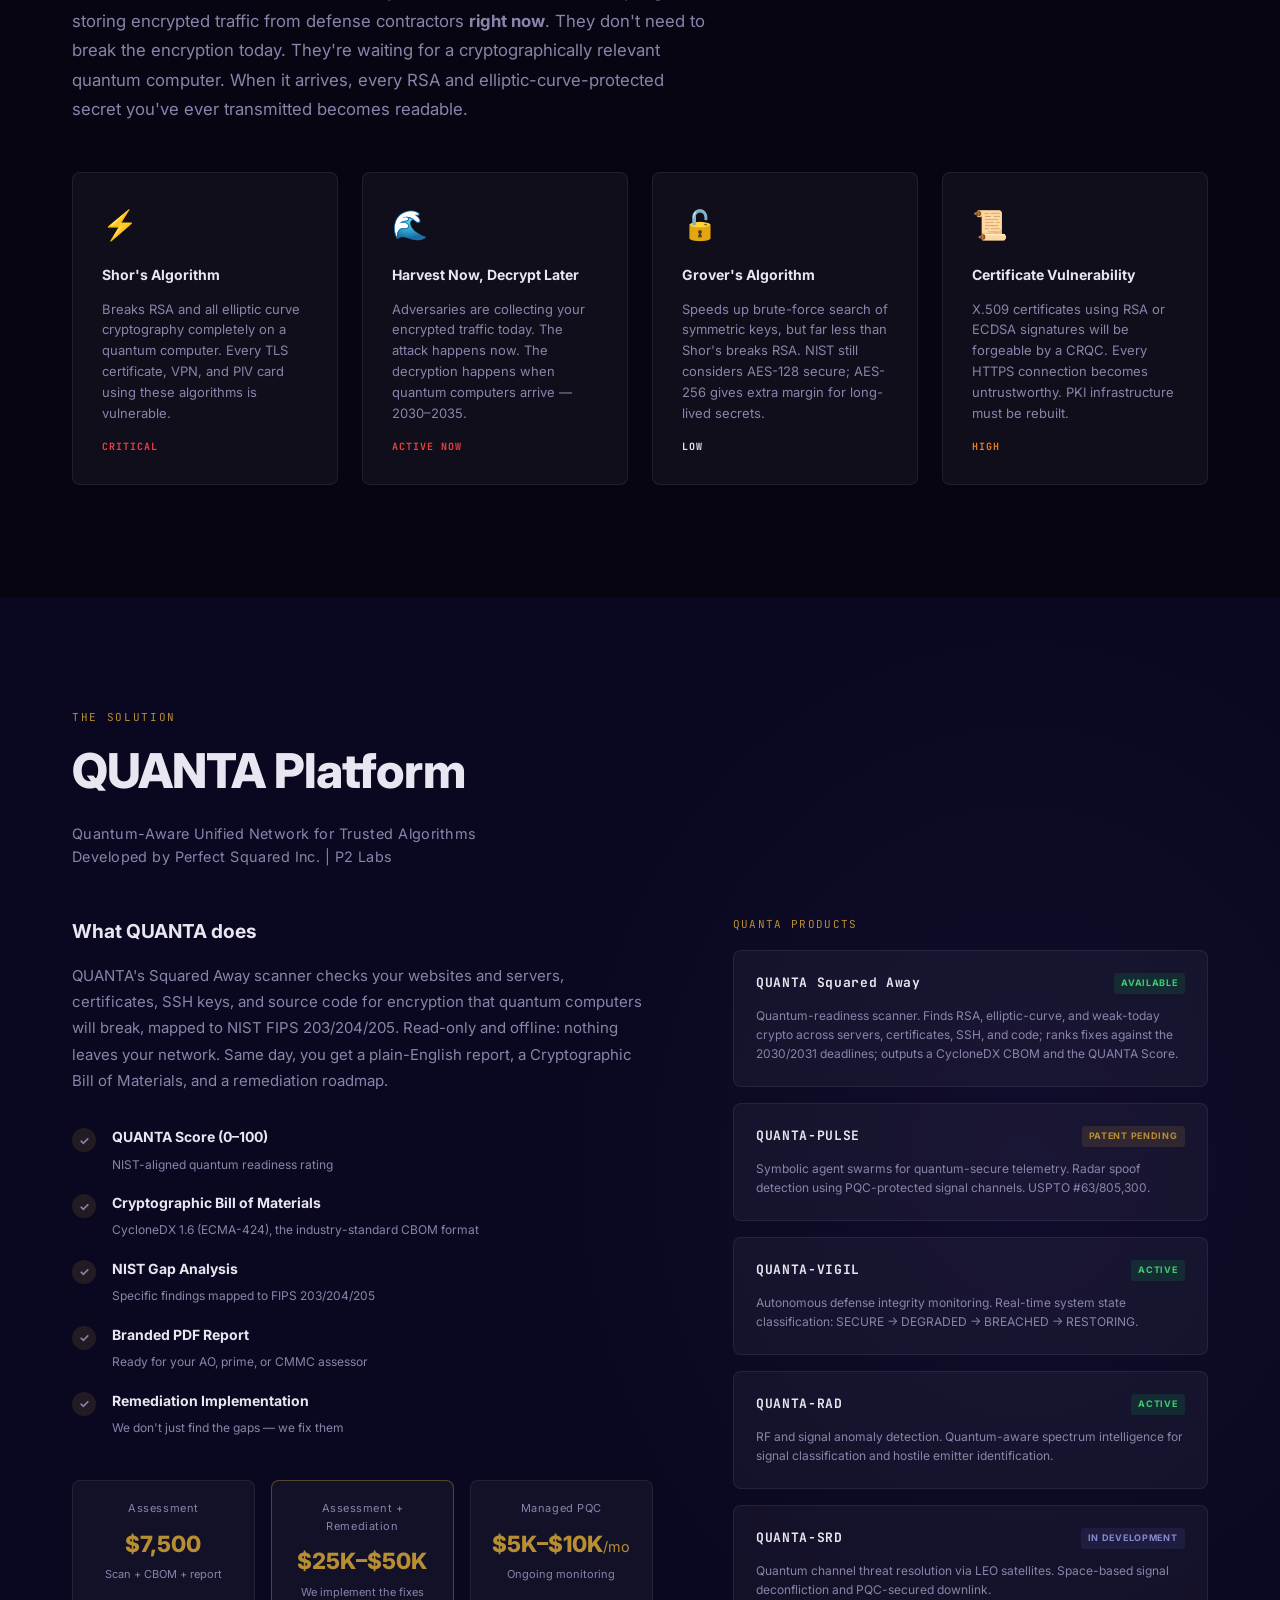
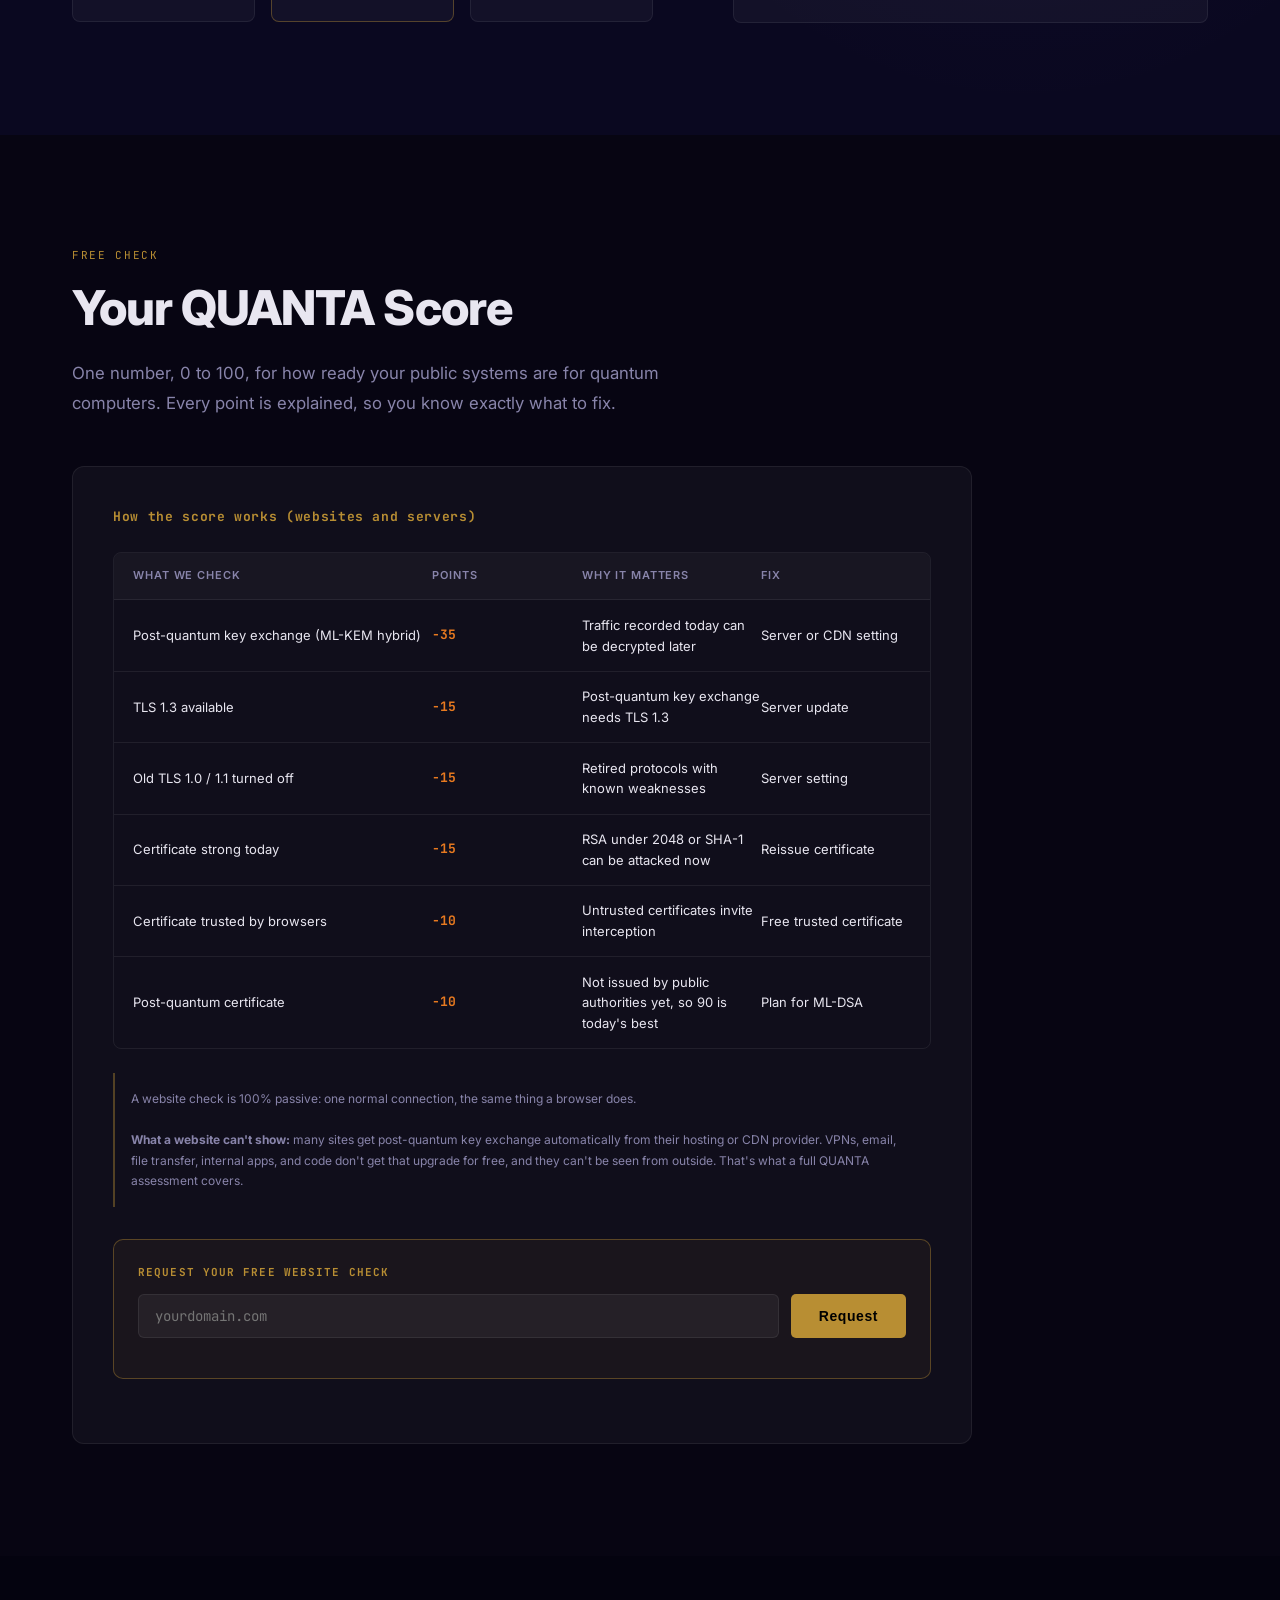
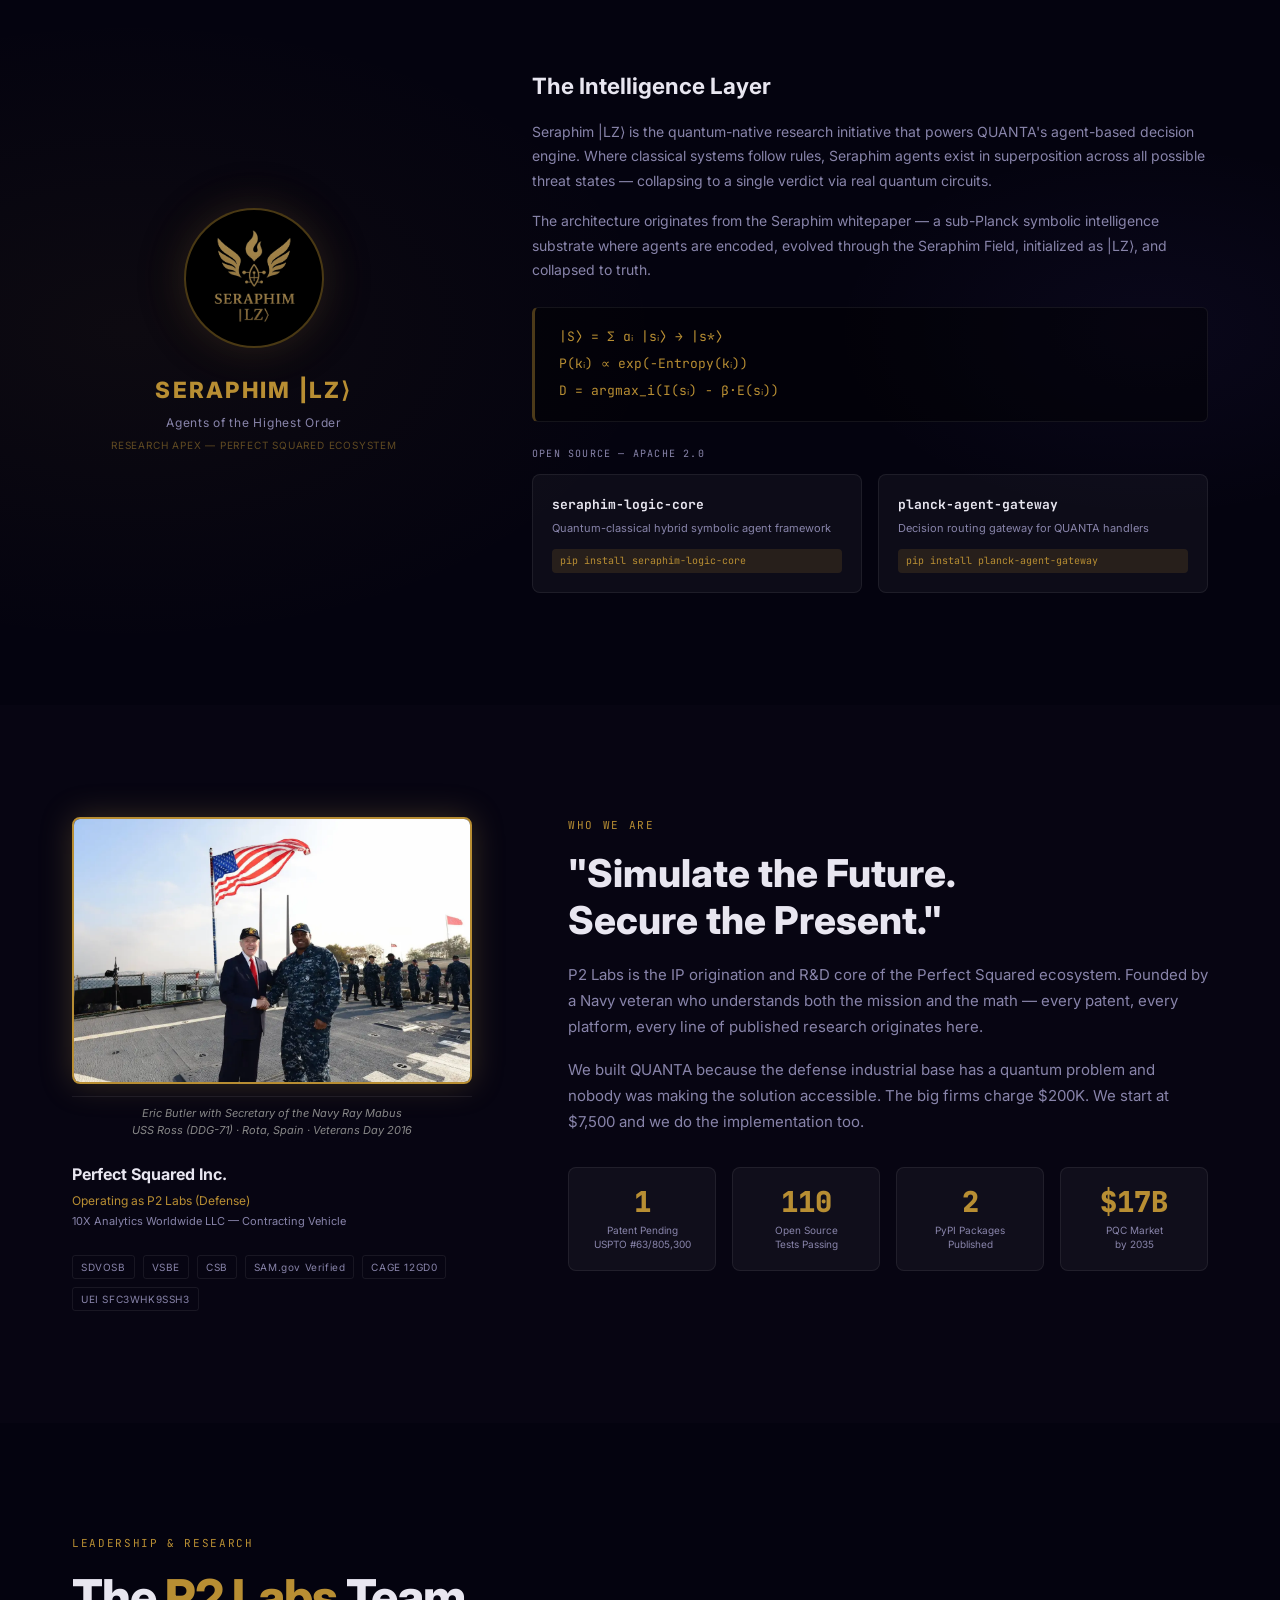
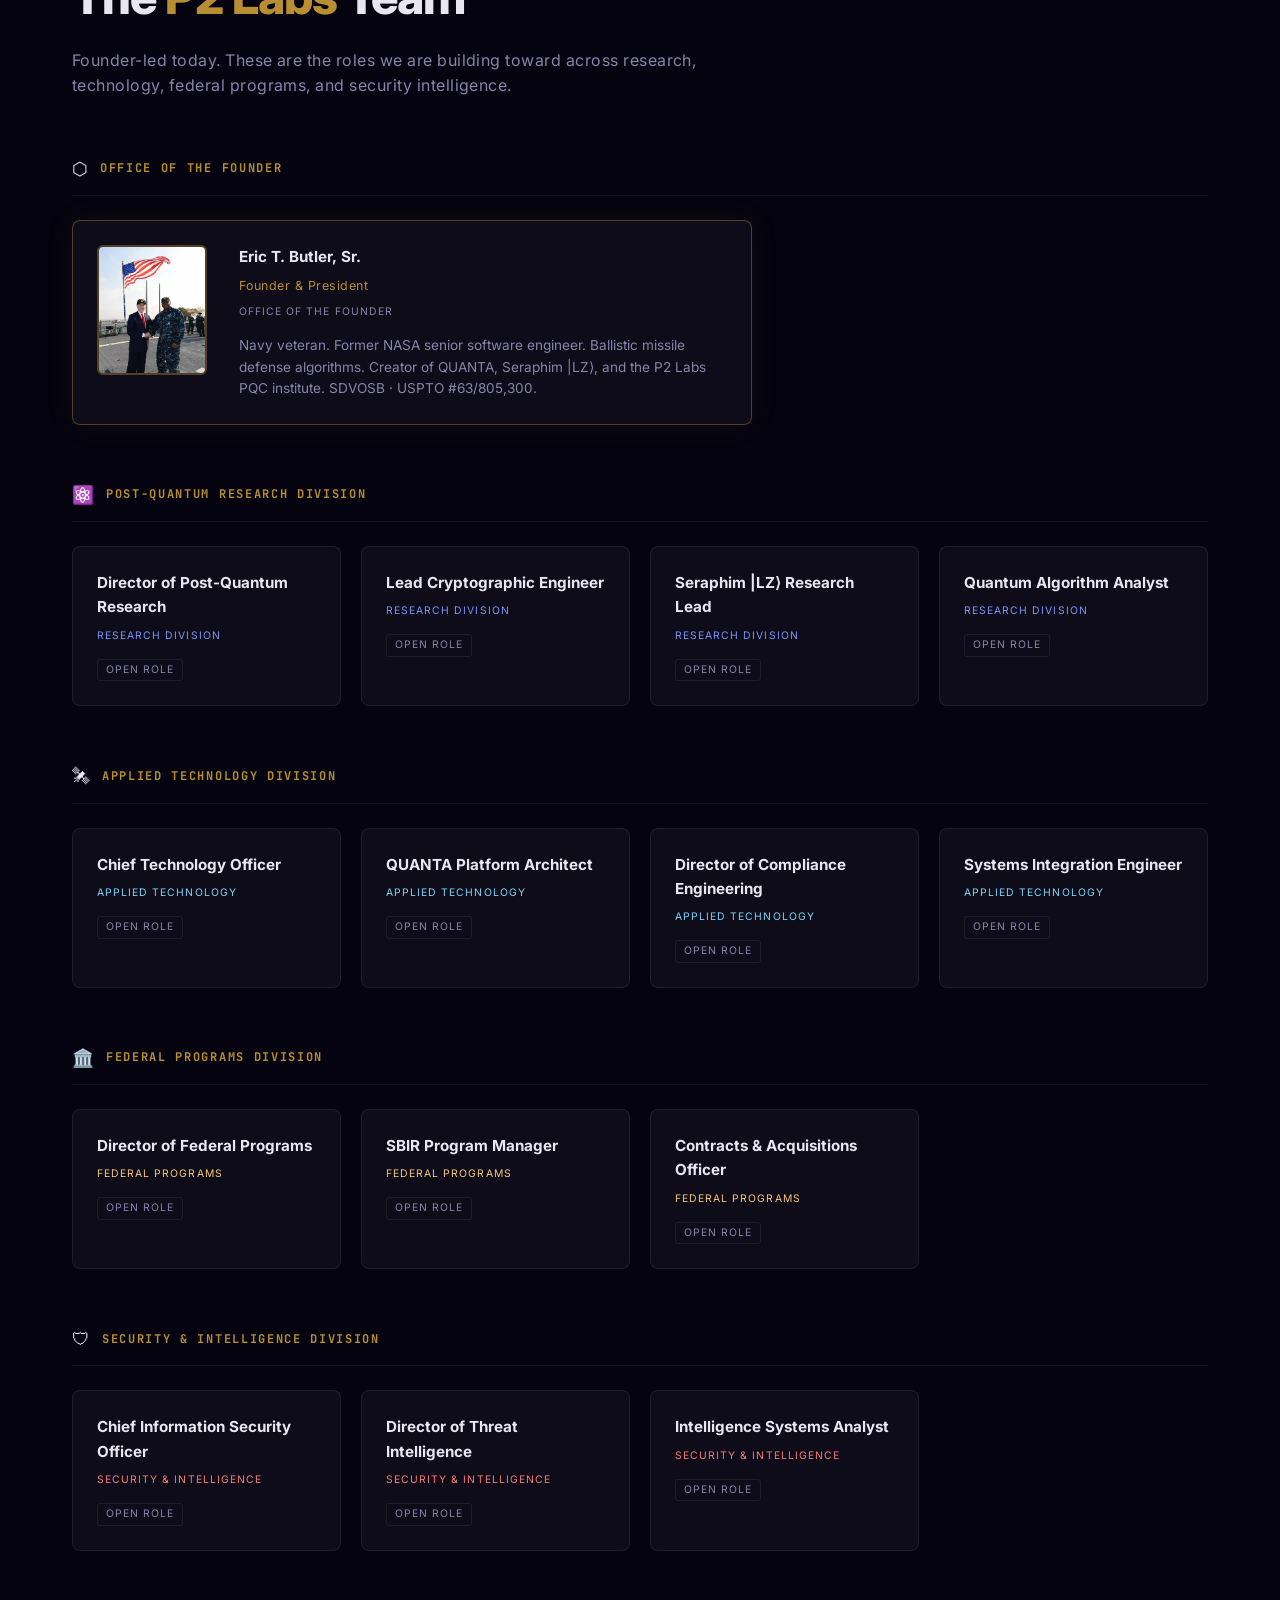
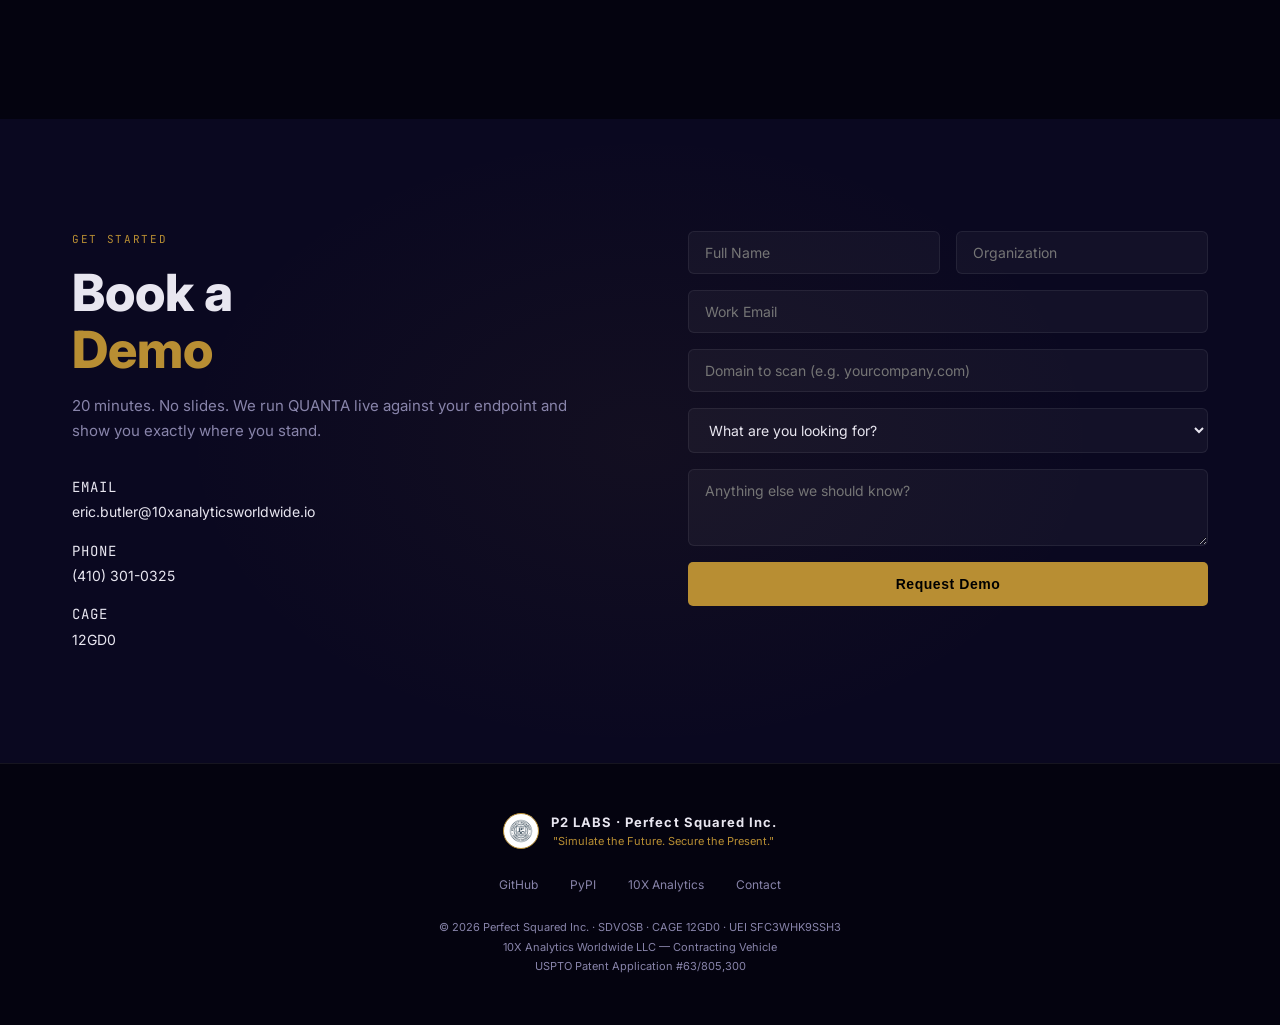
==== commit 6cb53851: "Stop publishing other companies' scores: remove the Threat Index table, domain lookup and data; add " ====
--- a/index.html
+++ b/index.html
@@ -25,7 +25,7 @@
       </div>
       <div class="nav-links">
         <a href="#quanta">QUANTA</a>
-        <a href="#threat-index">Threat Index</a>
+        <a href="#threat-index">Free Check</a>
         <a href="#seraphim">Seraphim</a>
         <a href="#about">About</a>
         <a href="#team">Team</a>
@@ -70,12 +70,12 @@
         <div class="score-display">
           <div class="score-bar-wrap">
             <div class="score-bar-track">
-              <div class="score-bar-fill" style="width:76%"></div>
-            </div>
-            <div class="score-number">76<span>/100</span></div>
-          </div>
-          <div class="score-verdict high-text">6 OF 17 STILL WITHOUT POST-QUANTUM KEY EXCHANGE</div>
-          <div class="score-caption">Average across 17 defense contractor websites, November 2026. 90 is the best possible today.</div>
+              <div class="score-bar-fill" style="width:90%"></div>
+            </div>
+            <div class="score-number">90<span>/100</span></div>
+          </div>
+          <div class="score-verdict high-text">THE BEST ANY WEBSITE CAN SCORE TODAY. WHERE ARE YOU?</div>
+          <div class="score-caption">Public certificate authorities don't issue post-quantum certificates yet, so 90 is the ceiling.</div>
         </div>
       </div>
       <div class="hero-actions">
@@ -97,18 +97,18 @@
     <div class="container">
       <div class="threat-grid">
         <div class="threat-stat">
-          <div class="threat-number">6<span>/17</span></div>
-          <div class="threat-label">scanned contractor websites still without post-quantum key exchange</div>
+          <div class="threat-number">2030</div>
+          <div class="threat-label">Federal deadline for quantum-safe key exchange</div>
         </div>
         <div class="threat-divider"></div>
         <div class="threat-stat">
-          <div class="threat-number">2030</div>
-          <div class="threat-label">Federal deadline for quantum-safe key exchange (signatures: 2031)</div>
+          <div class="threat-number">2031</div>
+          <div class="threat-label">Federal deadline for quantum-safe signatures</div>
         </div>
         <div class="threat-divider"></div>
         <div class="threat-stat">
-          <div class="threat-number">76<span>/100</span></div>
-          <div class="threat-label">Average QUANTA Score, 17 contractor websites (Nov 2026)</div>
+          <div class="threat-number">2027</div>
+          <div class="threat-label">NIST &amp; CISA required CBOM contents due (Executive Order, June 2026)</div>
         </div>
         <div class="threat-divider"></div>
         <div class="threat-stat">
@@ -275,79 +275,79 @@
     </div>
   </section>
 
-  <!-- ── THREAT INDEX ──────────────────────────────────────────────────────── -->
+  <!-- ── QUANTA SCORE / FREE CHECK ─────────────────────────────────────────── -->
   <section class="section threat-index-section" id="threat-index">
     <div class="container">
-      <div class="section-eyebrow">Intelligence</div>
-      <h2 class="section-title">QUANTA Threat Index</h2>
+      <div class="section-eyebrow">Free Check</div>
+      <h2 class="section-title">Your QUANTA Score</h2>
       <p class="section-sub">
-        P2 Labs scans the public websites of defense contractors with one normal TLS handshake,
-        the same thing a browser does, and publishes the results by tier. Every score is explained.
+        One number, 0 to 100, for how ready your public systems are for quantum computers.
+        Every point is explained, so you know exactly what to fix.
       </p>
       <div class="index-findings">
-        <div class="finding-headline">
-          November 2026 — 17 Defense Contractor Websites
-        </div>
+        <div class="finding-headline">How the score works (websites and servers)</div>
         <div class="index-table">
           <div class="index-row header">
-            <span>Organization Tier</span>
-            <span>Avg QUANTA Score</span>
-            <span>Rating</span>
-            <span>Post-Quantum Key Exchange</span>
+            <span>What we check</span>
+            <span>Points</span>
+            <span>Why it matters</span>
+            <span>Fix</span>
           </div>
           <div class="index-row">
-            <span>Top defense primes</span>
-            <span class="score-cell high-text">82/100</span>
-            <span><span class="risk-badge high">VULNERABLE</span></span>
-            <span>5 of 6</span>
+            <span>Post-quantum key exchange (ML-KEM hybrid)</span>
+            <span class="score-cell high-text">−35</span>
+            <span>Traffic recorded today can be decrypted later</span>
+            <span>Server or CDN setting</span>
           </div>
           <div class="index-row">
-            <span>Government IT &amp; services</span>
-            <span class="score-cell high-text">70/100</span>
-            <span><span class="risk-badge high">VULNERABLE</span></span>
-            <span class="exposed">3 of 6</span>
+            <span>TLS 1.3 available</span>
+            <span class="score-cell high-text">−15</span>
+            <span>Post-quantum key exchange needs TLS 1.3</span>
+            <span>Server update</span>
           </div>
           <div class="index-row">
-            <span>Small cyber firms / SDVOSB</span>
-            <span class="score-cell high-text">76/100</span>
-            <span><span class="risk-badge high">VULNERABLE</span></span>
-            <span class="exposed">3 of 5</span>
+            <span>Old TLS 1.0 / 1.1 turned off</span>
+            <span class="score-cell high-text">−15</span>
+            <span>Retired protocols with known weaknesses</span>
+            <span>Server setting</span>
+          </div>
+          <div class="index-row">
+            <span>Certificate strong today</span>
+            <span class="score-cell high-text">−15</span>
+            <span>RSA under 2048 or SHA-1 can be attacked now</span>
+            <span>Reissue certificate</span>
+          </div>
+          <div class="index-row">
+            <span>Certificate trusted by browsers</span>
+            <span class="score-cell high-text">−10</span>
+            <span>Untrusted certificates invite interception</span>
+            <span>Free trusted certificate</span>
+          </div>
+          <div class="index-row">
+            <span>Post-quantum certificate</span>
+            <span class="score-cell high-text">−10</span>
+            <span>Not issued by public authorities yet, so 90 is today's best</span>
+            <span>Plan for ML-DSA</span>
           </div>
         </div>
         <div class="index-note">
-          Public websites only. No credentials, no penetration testing, 100% passive.
-          90/100 is the best possible score today, because public certificate authorities
-          don't issue post-quantum certificates yet.
+          A website check is 100% passive: one normal connection, the same thing a browser does.
           <br/><br/>
-          <strong>What the website doesn't show:</strong> many of these sites got post-quantum key exchange
-          automatically from their hosting or CDN provider. VPNs, email, file transfer, internal apps,
-          and code don't get that upgrade for free, and they can't be seen from outside.
-          That's what a full QUANTA assessment covers.
-        </div>
-        <!-- Live lookup widget: real results from data/quanta-index.json -->
+          <strong>What a website can't show:</strong> many sites get post-quantum key exchange automatically
+          from their hosting or CDN provider. VPNs, email, file transfer, internal apps, and code don't get
+          that upgrade for free, and they can't be seen from outside. That's what a full QUANTA assessment covers.
+        </div>
         <div class="live-demo-box">
-          <div class="live-demo-label">Look up a scanned domain</div>
+          <div class="live-demo-label">Request your free website check</div>
           <div class="live-demo-input-row">
             <input type="text" id="domain-input" placeholder="yourdomain.com" autocomplete="off" />
-            <button id="scan-btn" class="btn-primary">Scan</button>
-          </div>
-          <div class="live-demo-result">
-            <div class="demo-score-row">
-              <span class="demo-score-num" id="score-value">—</span>
-              <div class="demo-bar-wrap">
-                <div class="demo-bar" id="score-bar"></div>
-              </div>
-              <span class="demo-risk" id="risk-label"></span>
-            </div>
-            <div class="demo-details" id="score-details"></div>
-          </div>
-        </div>
-
-        <a href="#contact" class="btn-primary">Get Your Organization Scanned</a>
-      </div>
-    </div>
-  </section>
-
+            <button id="scan-btn" class="btn-primary">Request</button>
+          </div>
+          <div class="demo-details" id="score-details"></div>
+        </div>
+      </div>
+    </div>
+  </section>
   <!-- ── SERAPHIM ──────────────────────────────────────────────────────────── -->
   <section class="section seraphim-section" id="seraphim">
     <div class="seraphim-bg"></div>
@@ -633,6 +633,7 @@
             <input type="text" name="domain" placeholder="Domain to scan (e.g. yourcompany.com)" />
             <select name="interest">
               <option value="" disabled selected>What are you looking for?</option>
+              <option>Free website check</option>
               <option>PQC Assessment ($7,500)</option>
               <option>Assessment + Remediation</option>
               <option>Managed PQC Monitoring</option>
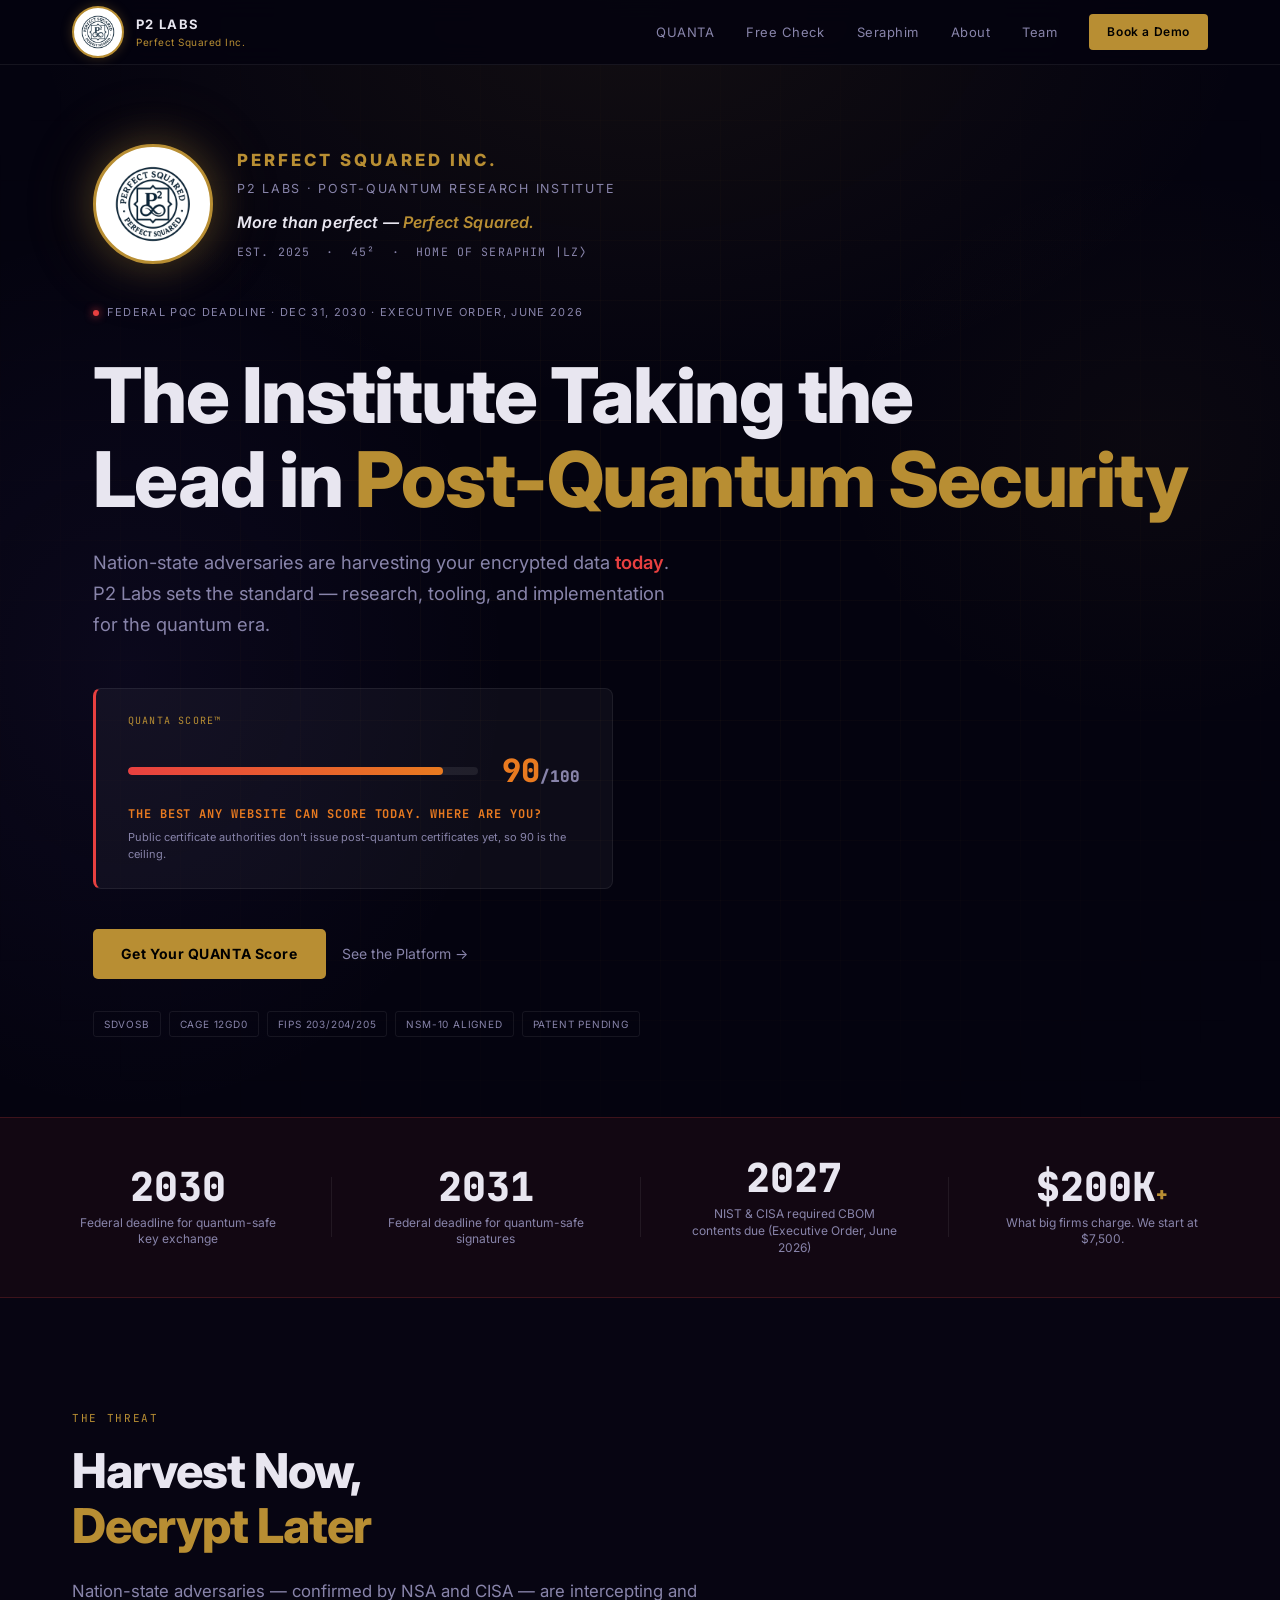
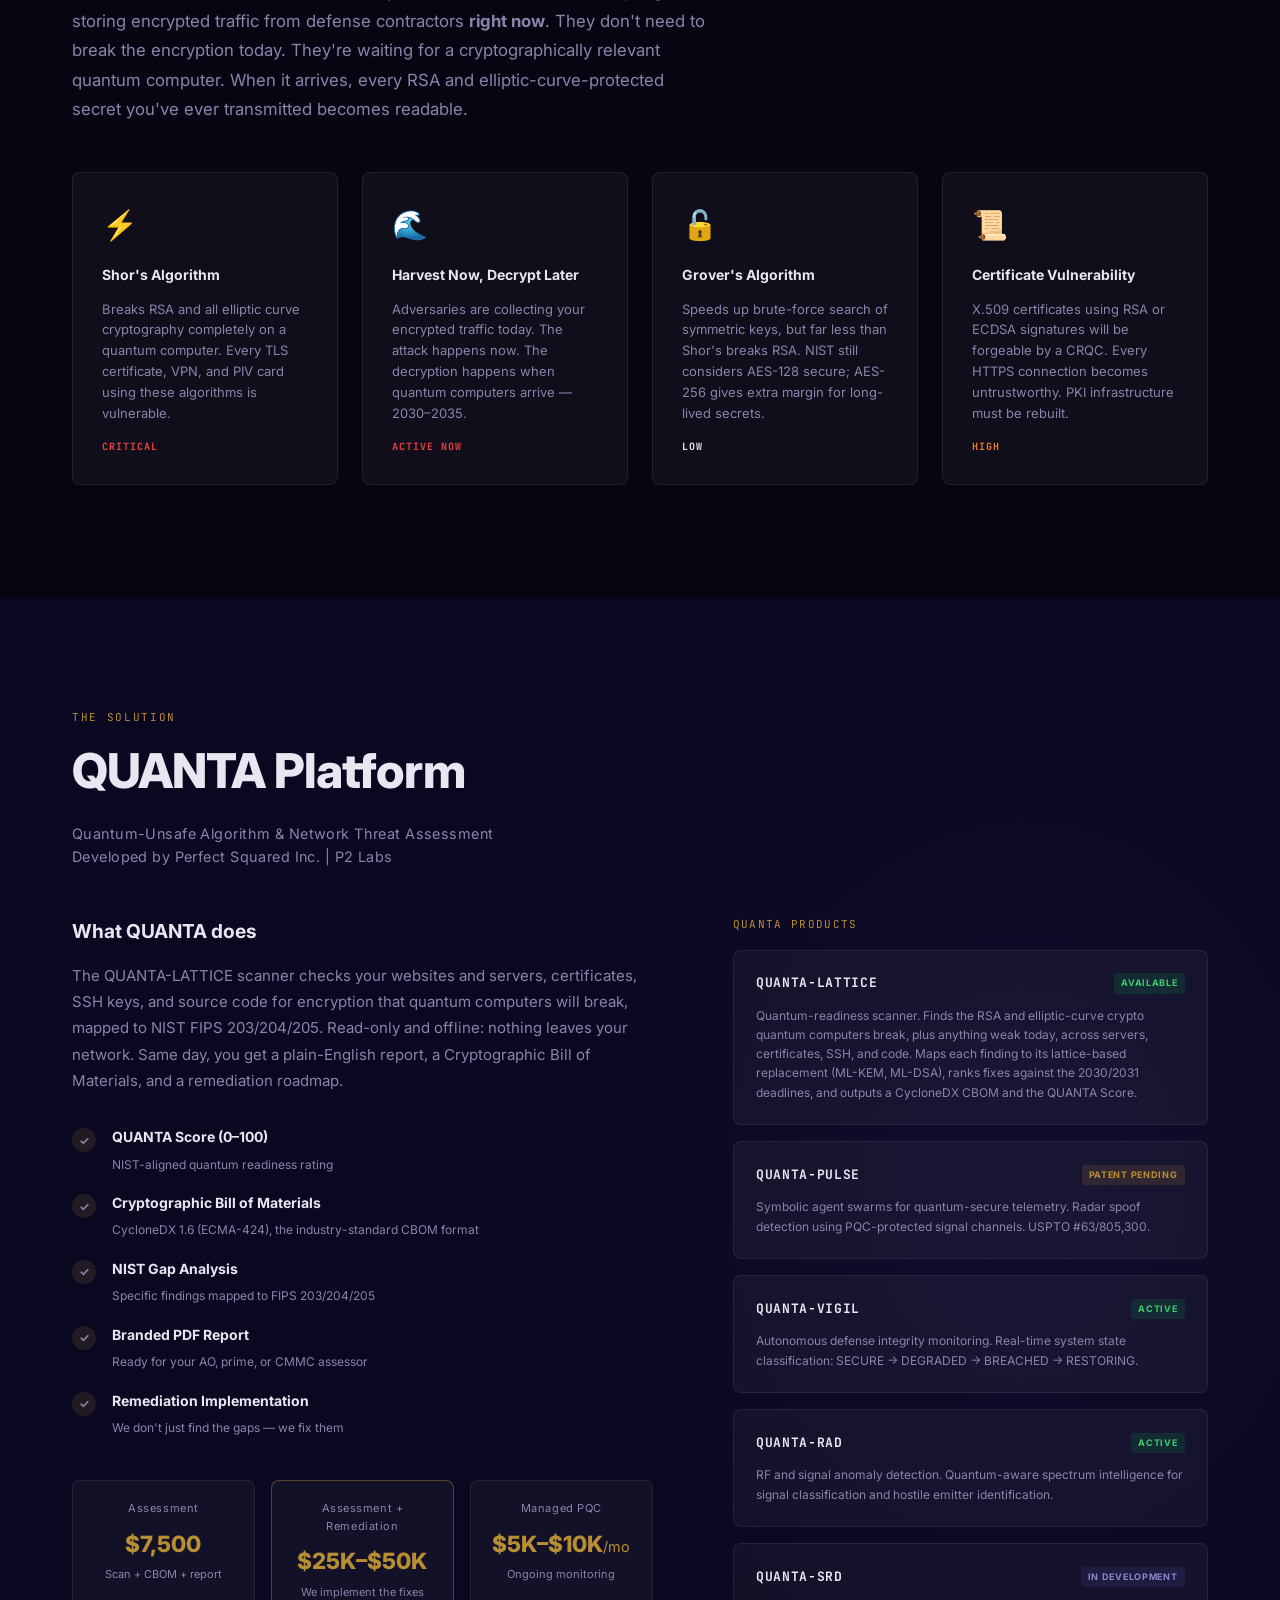
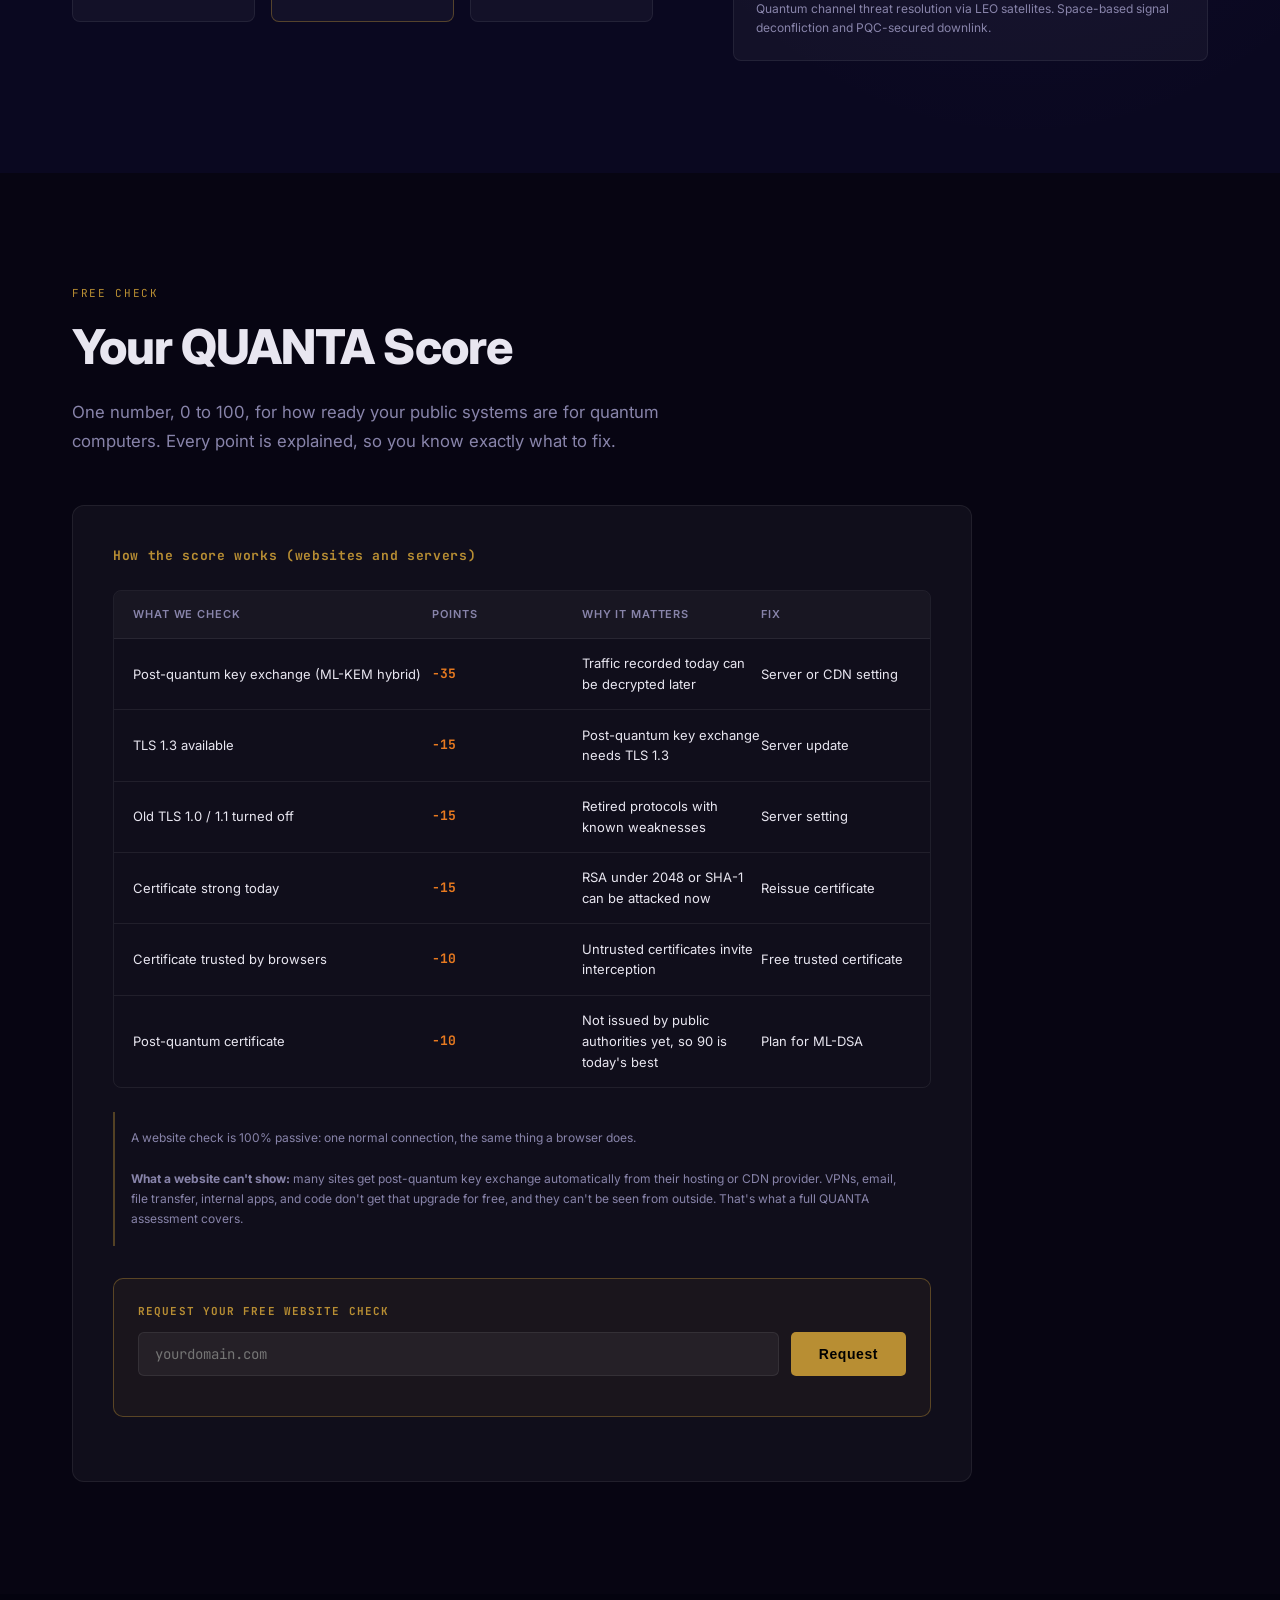
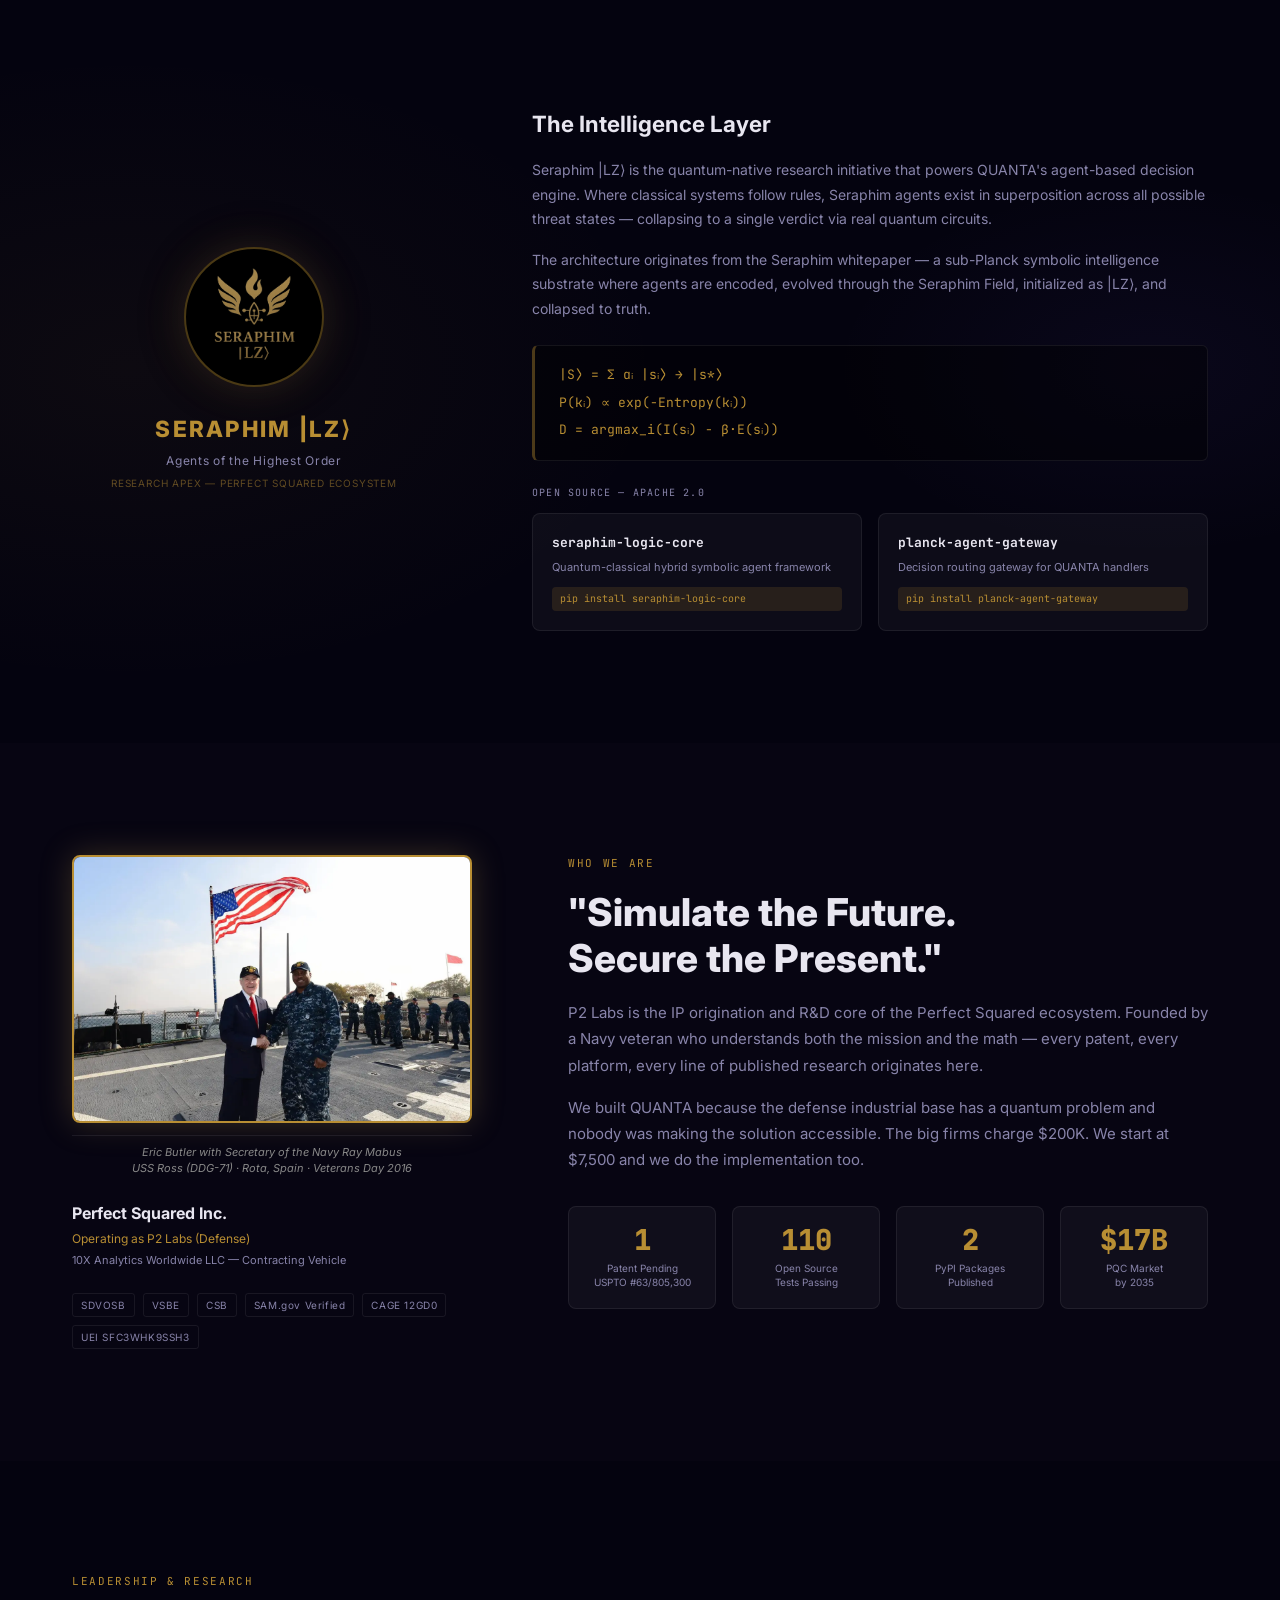
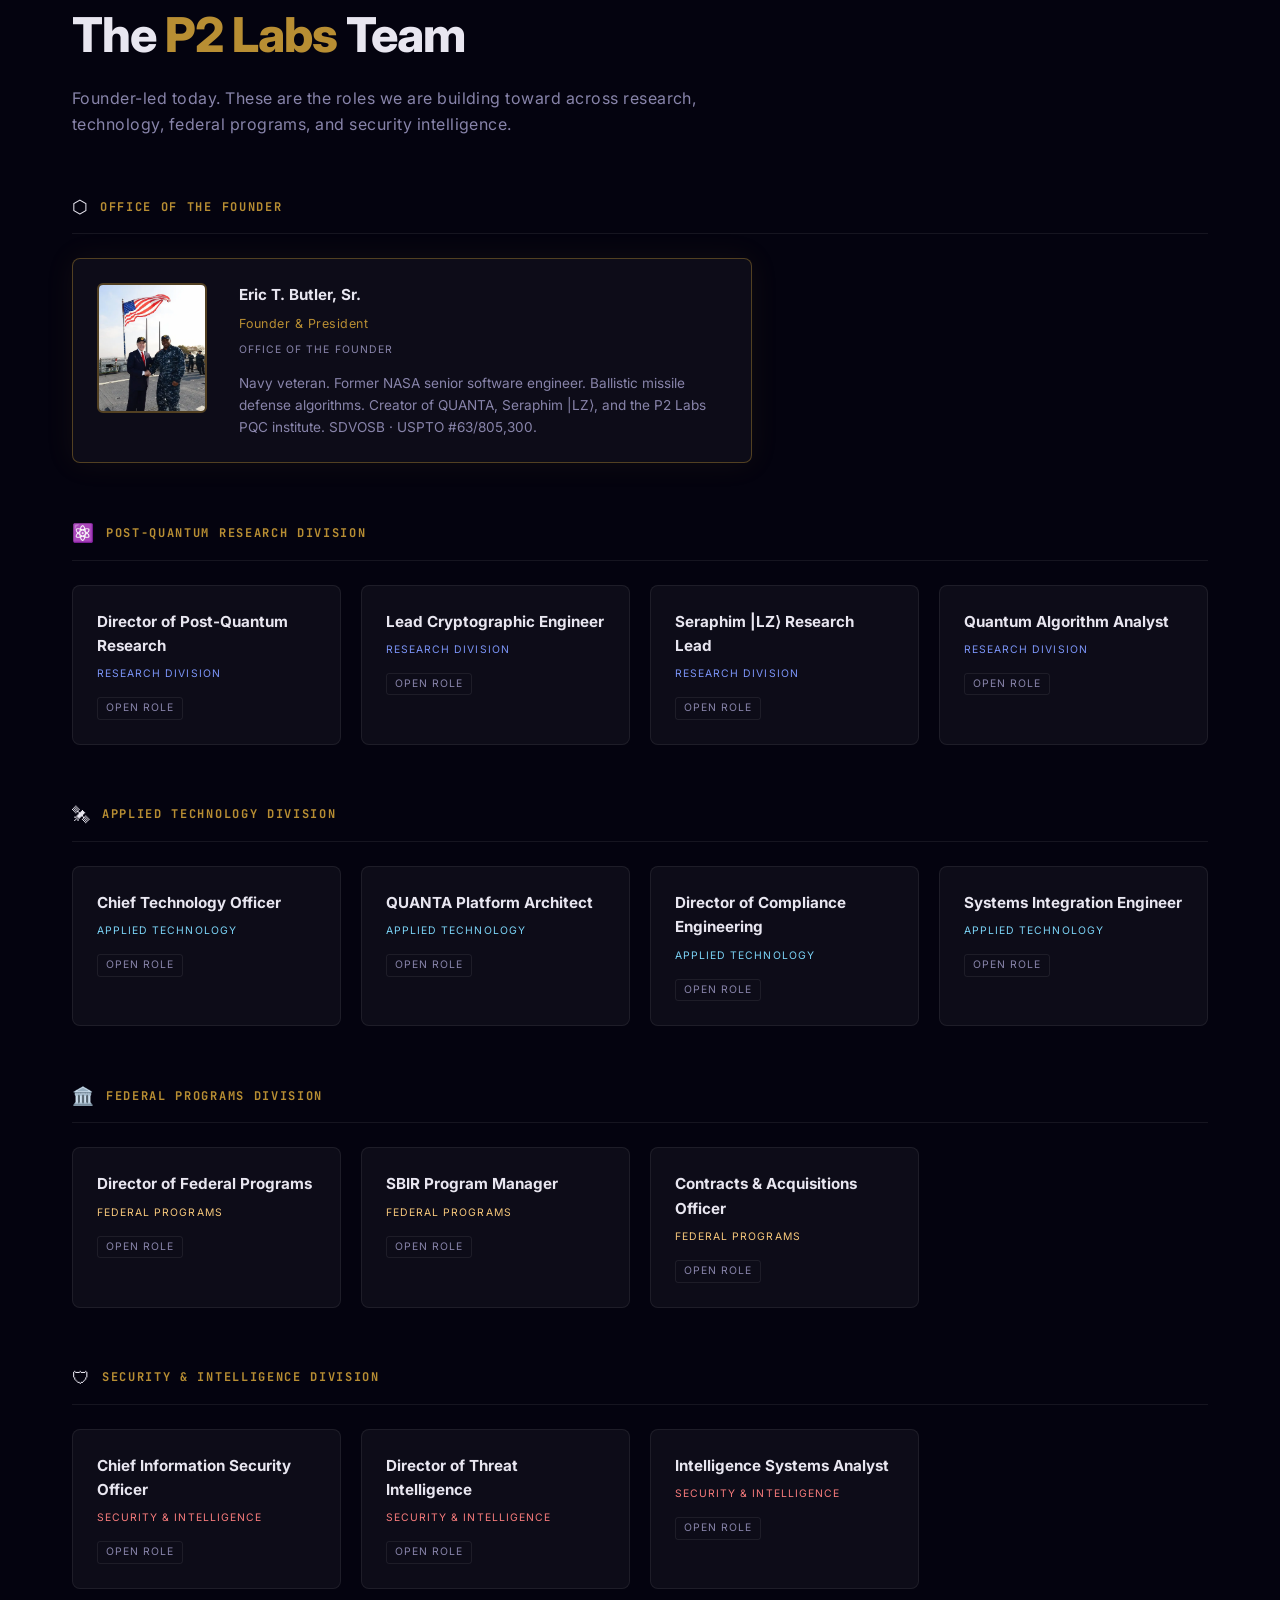
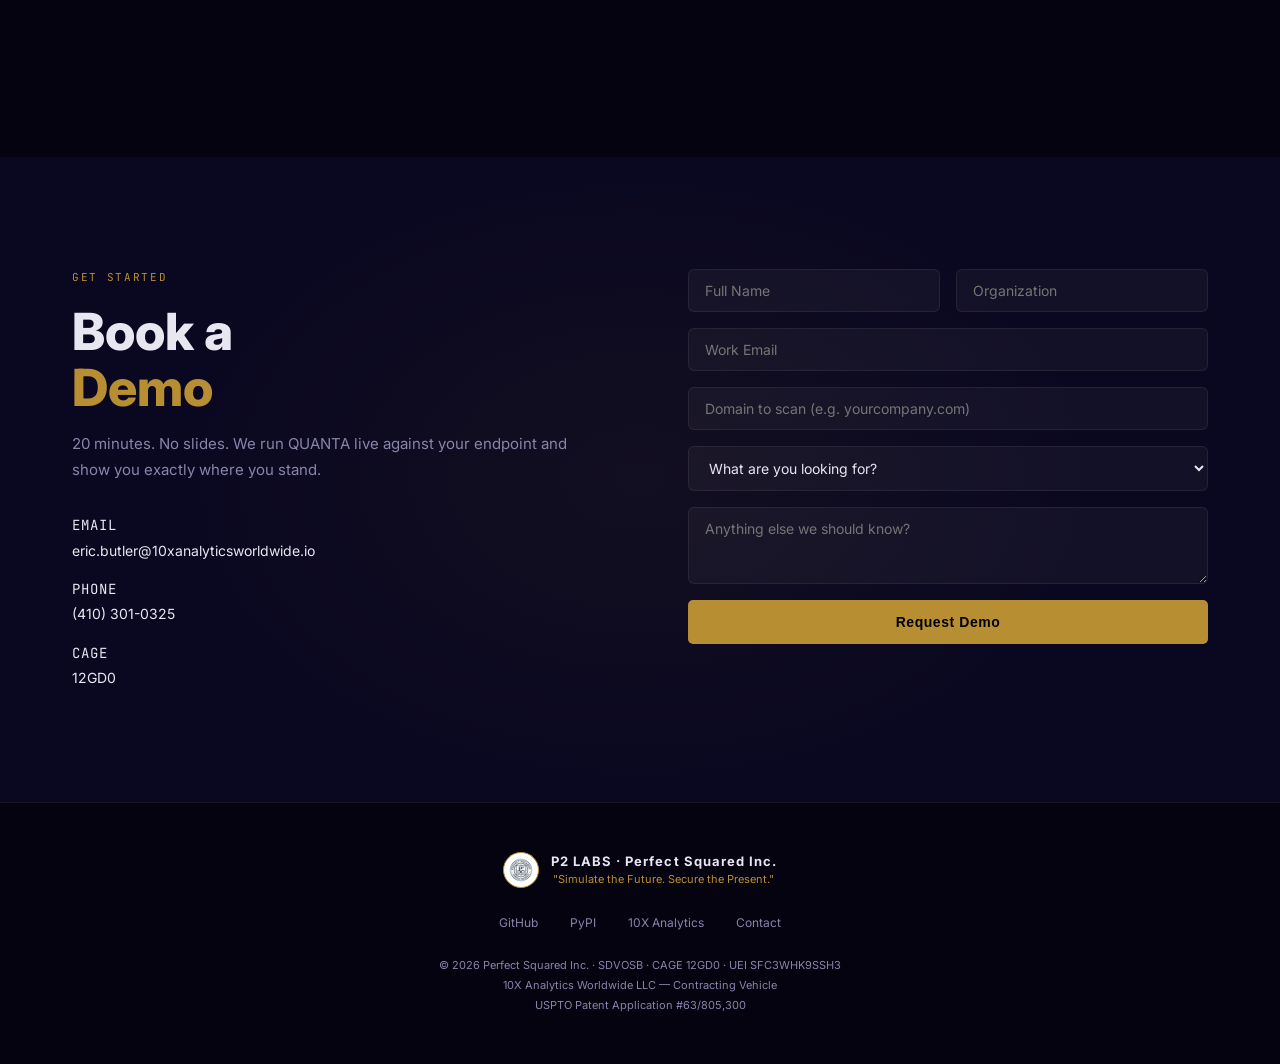
==== commit ecd896b1: "Scanner is now QUANTA-LATTICE; QUANTA = Quantum-Unsafe Algorithm & Network Threat Assessment Co-Auth" ====
--- a/index.html
+++ b/index.html
@@ -167,14 +167,14 @@
       <div class="section-eyebrow">The Solution</div>
       <h2 class="section-title">QUANTA Platform</h2>
       <p class="section-sub-sm">
-        Quantum-Aware Unified Network for Trusted Algorithms<br/>
+        Quantum-Unsafe Algorithm &amp; Network Threat Assessment<br/>
         Developed by Perfect Squared Inc. | P2 Labs
       </p>
       <div class="quanta-inner">
         <div class="quanta-left">
           <div class="quanta-what">
             <h3>What QUANTA does</h3>
-            <p>QUANTA's Squared Away scanner checks your websites and servers, certificates, SSH keys, and source code for encryption that quantum computers will break, mapped to NIST FIPS 203/204/205. Read-only and offline: nothing leaves your network. Same day, you get a plain-English report, a Cryptographic Bill of Materials, and a remediation roadmap.</p>
+            <p>The QUANTA-LATTICE scanner checks your websites and servers, certificates, SSH keys, and source code for encryption that quantum computers will break, mapped to NIST FIPS 203/204/205. Read-only and offline: nothing leaves your network. Same day, you get a plain-English report, a Cryptographic Bill of Materials, and a remediation roadmap.</p>
           </div>
           <div class="deliverables">
             <div class="deliverable">
@@ -236,10 +236,10 @@
           <div class="products-stack">
             <div class="product-card">
               <div class="prod-header">
-                <span class="prod-name">QUANTA Squared Away</span>
+                <span class="prod-name">QUANTA-LATTICE</span>
                 <span class="prod-badge active">AVAILABLE</span>
               </div>
-              <p>Quantum-readiness scanner. Finds RSA, elliptic-curve, and weak-today crypto across servers, certificates, SSH, and code; ranks fixes against the 2030/2031 deadlines; outputs a CycloneDX CBOM and the QUANTA Score.</p>
+              <p>Quantum-readiness scanner. Finds the RSA and elliptic-curve crypto quantum computers break, plus anything weak today, across servers, certificates, SSH, and code. Maps each finding to its lattice-based replacement (ML-KEM, ML-DSA), ranks fixes against the 2030/2031 deadlines, and outputs a CycloneDX CBOM and the QUANTA Score.</p>
             </div>
             <div class="product-card">
               <div class="prod-header">
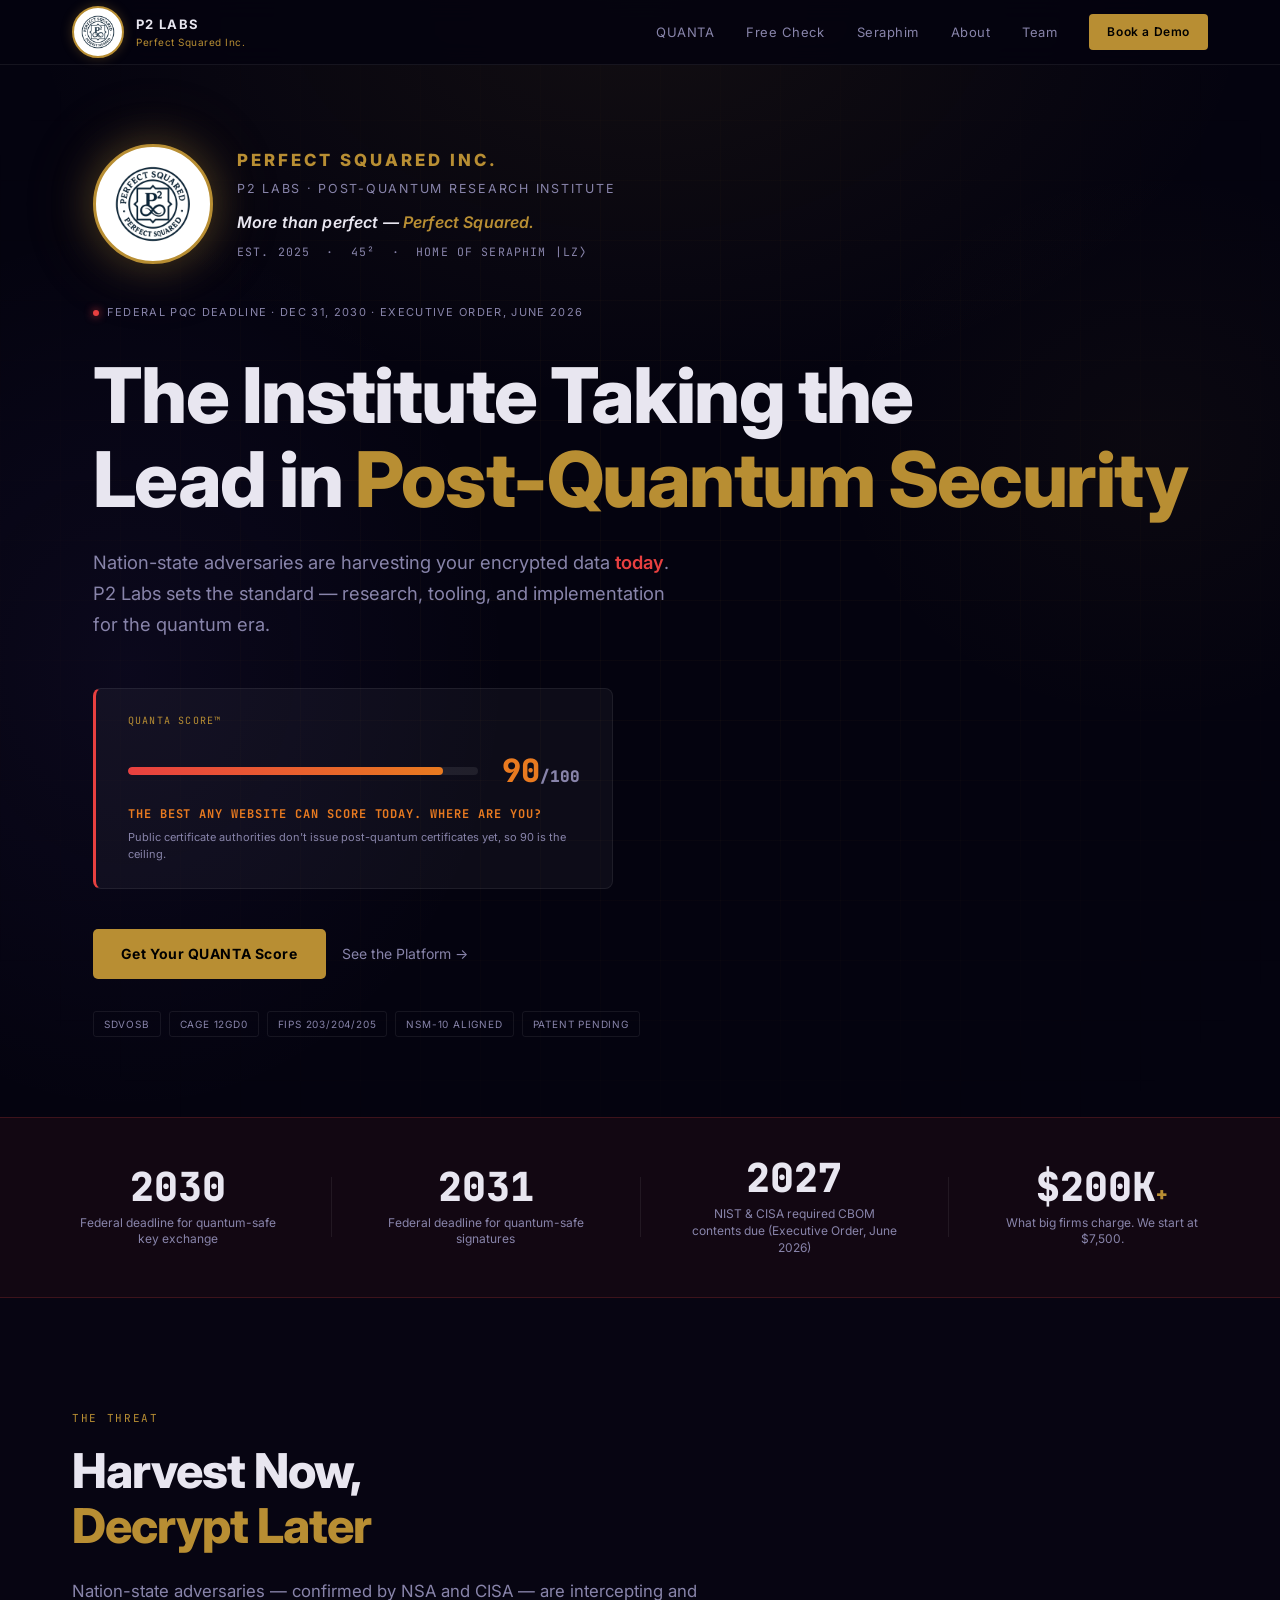
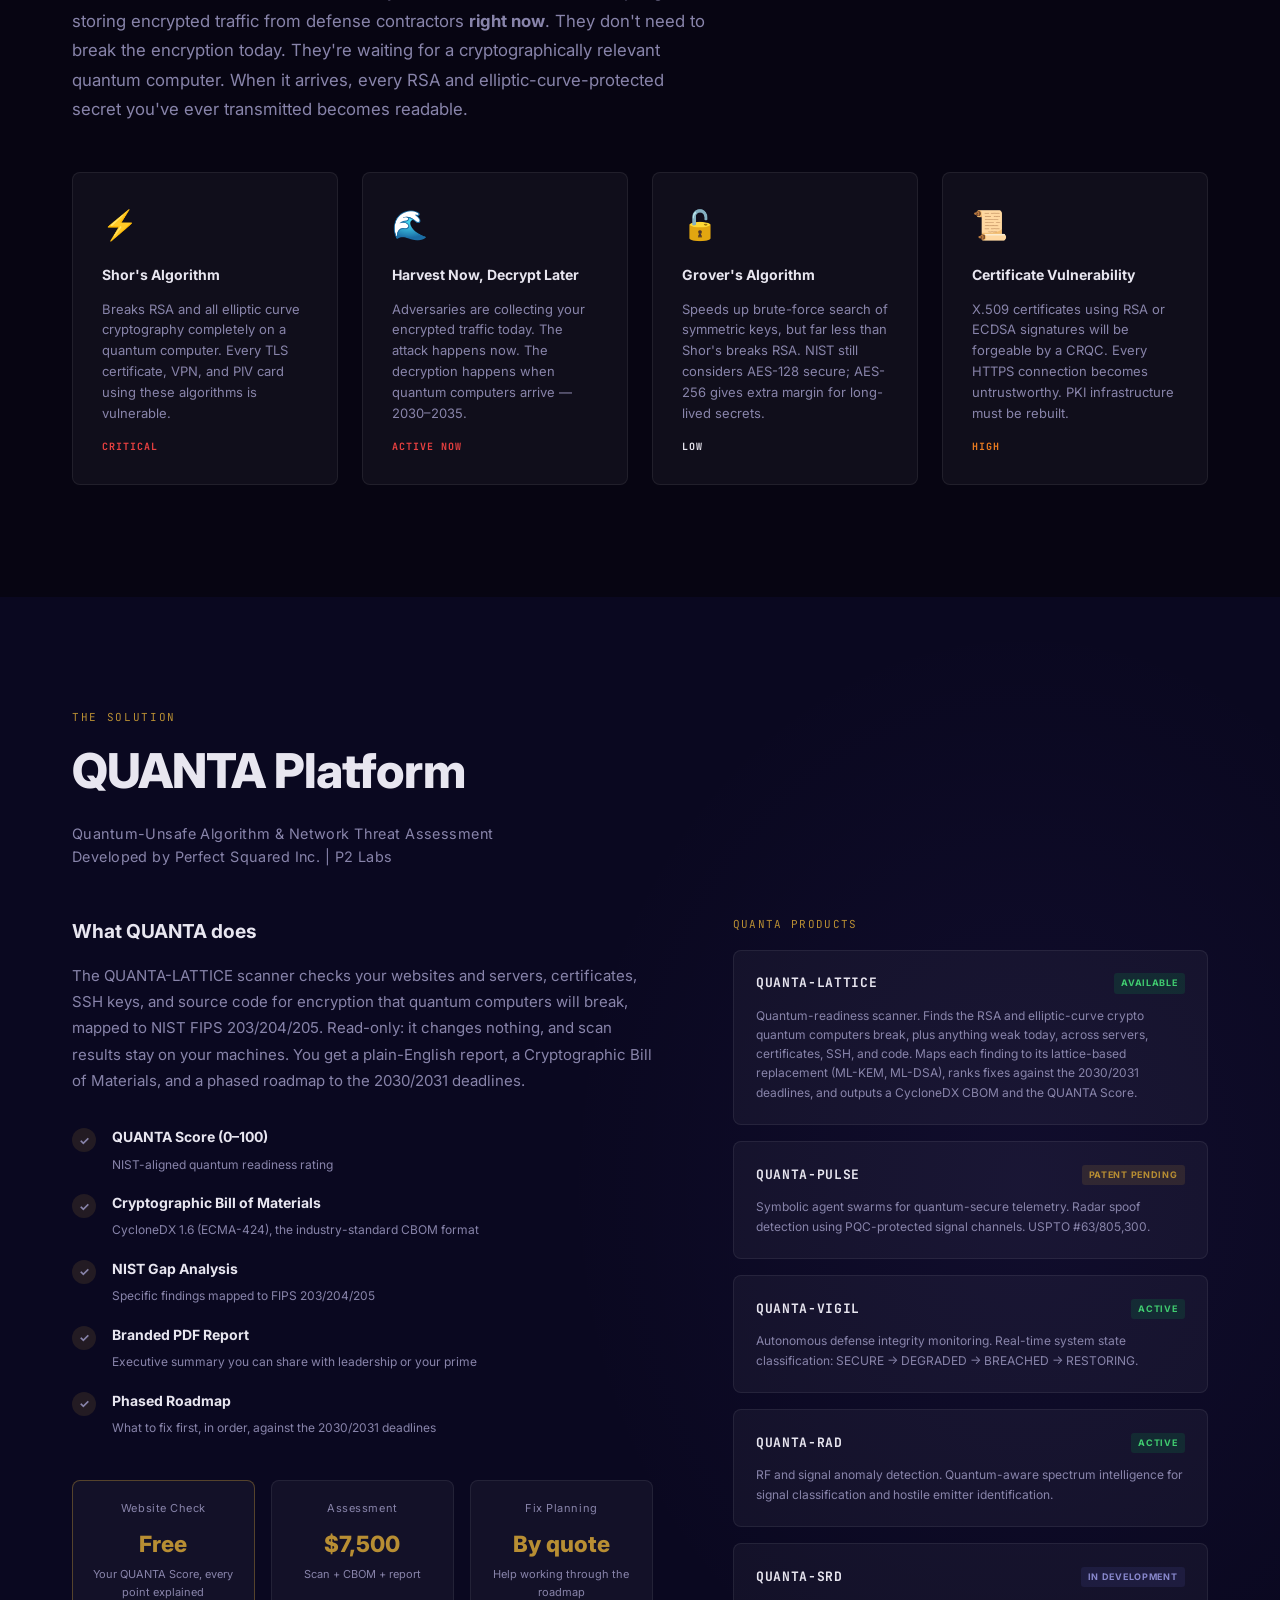
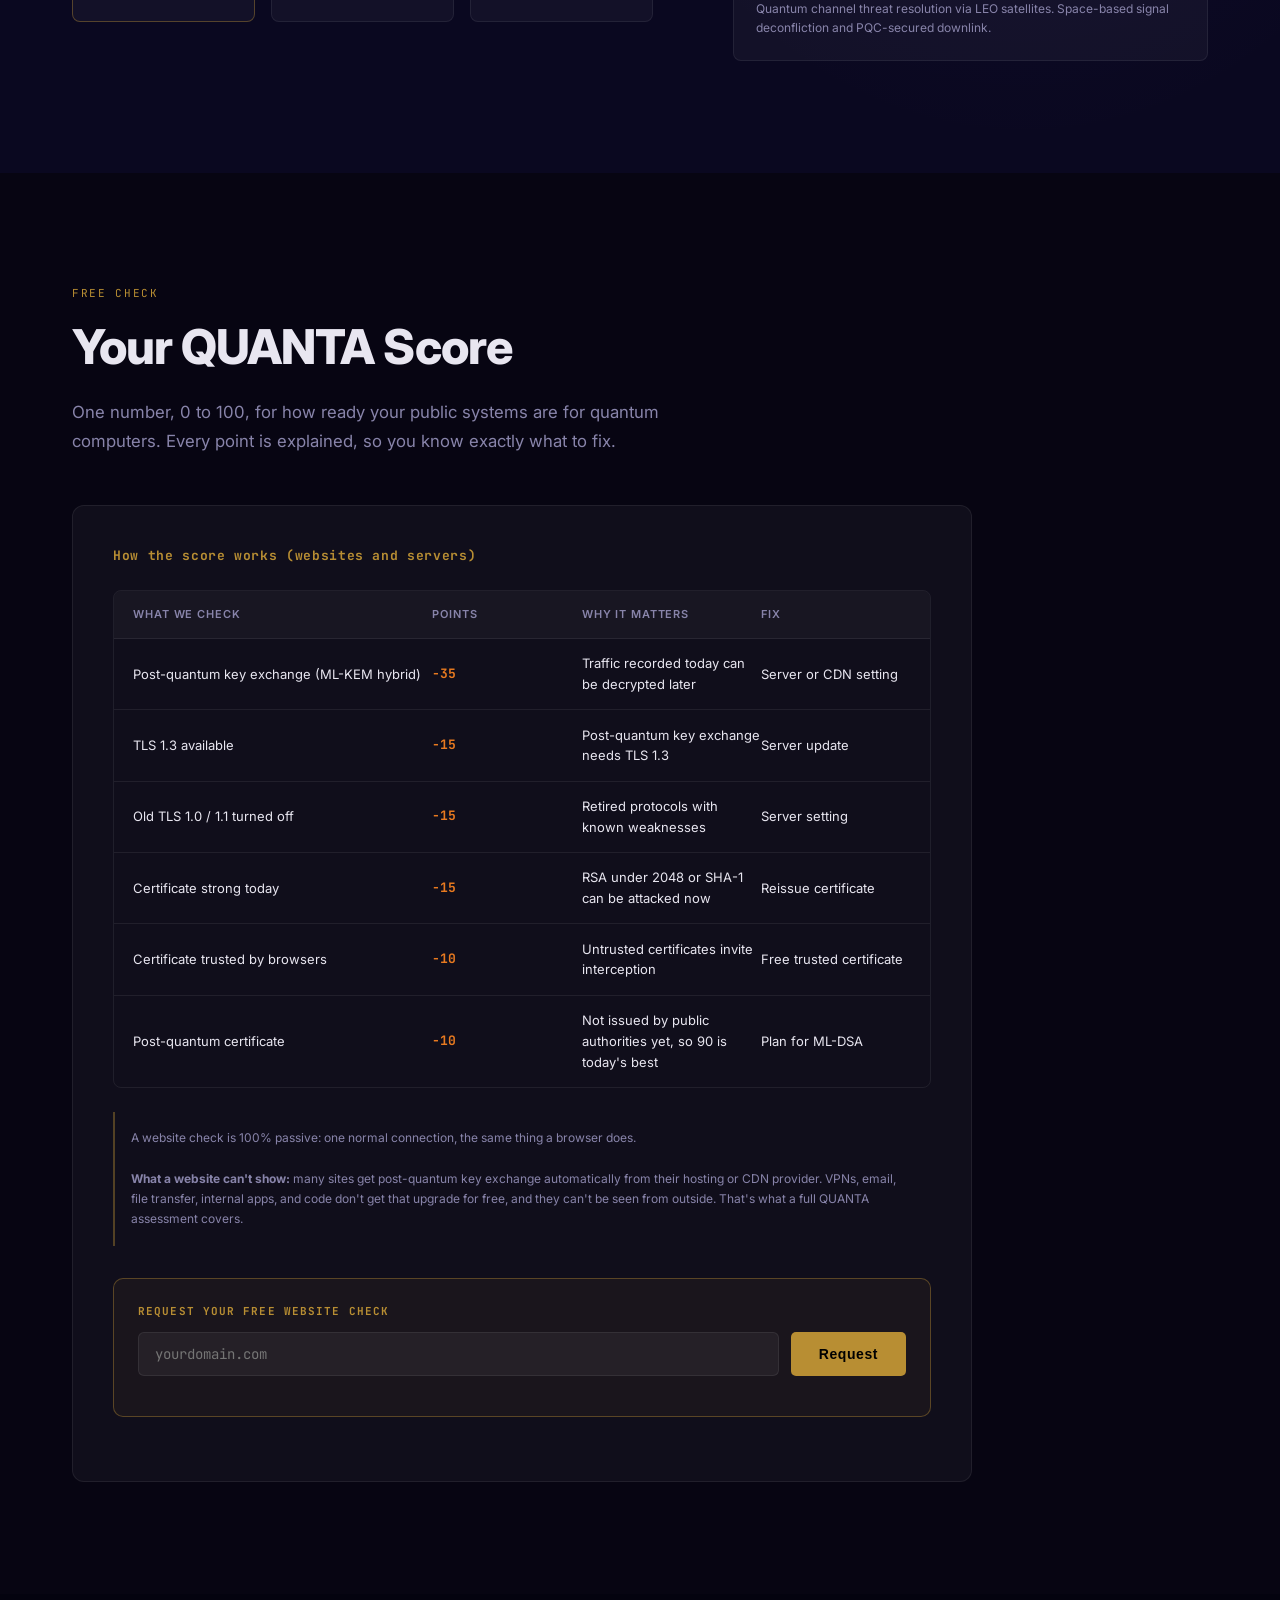
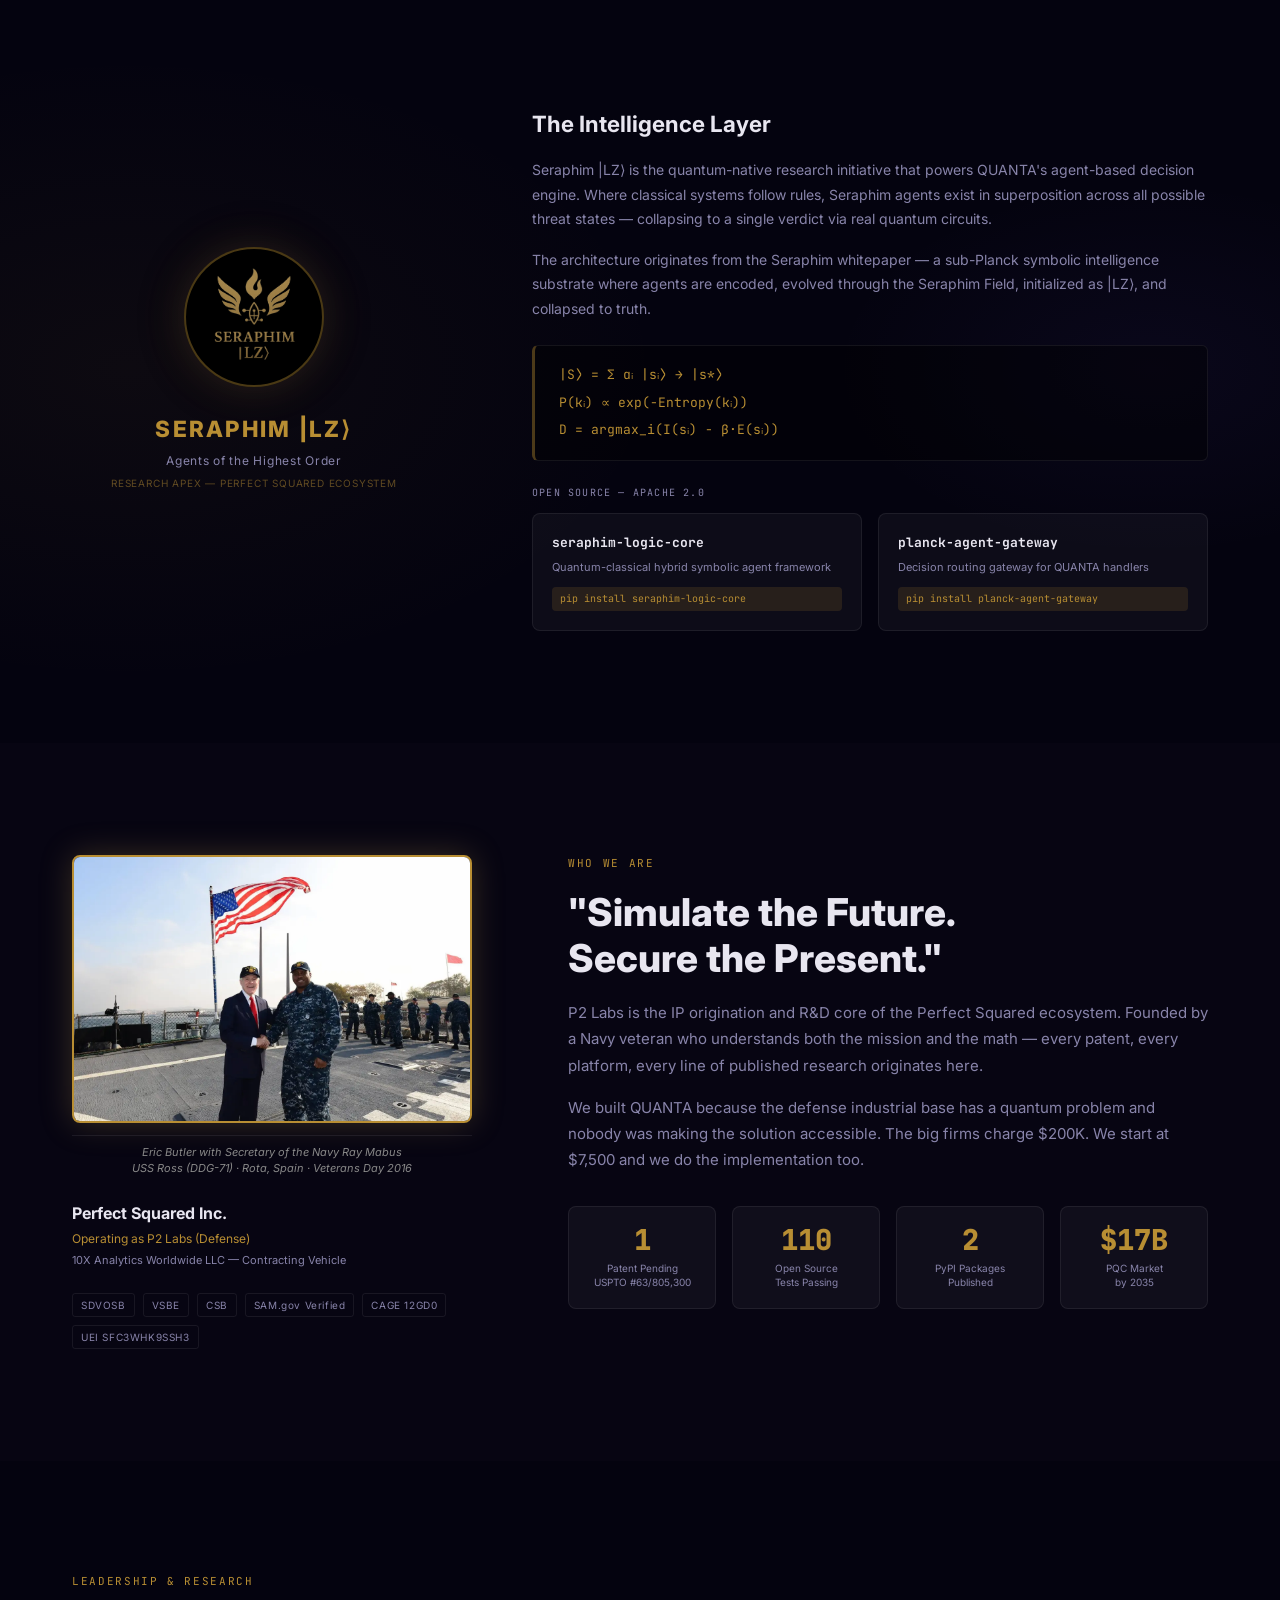
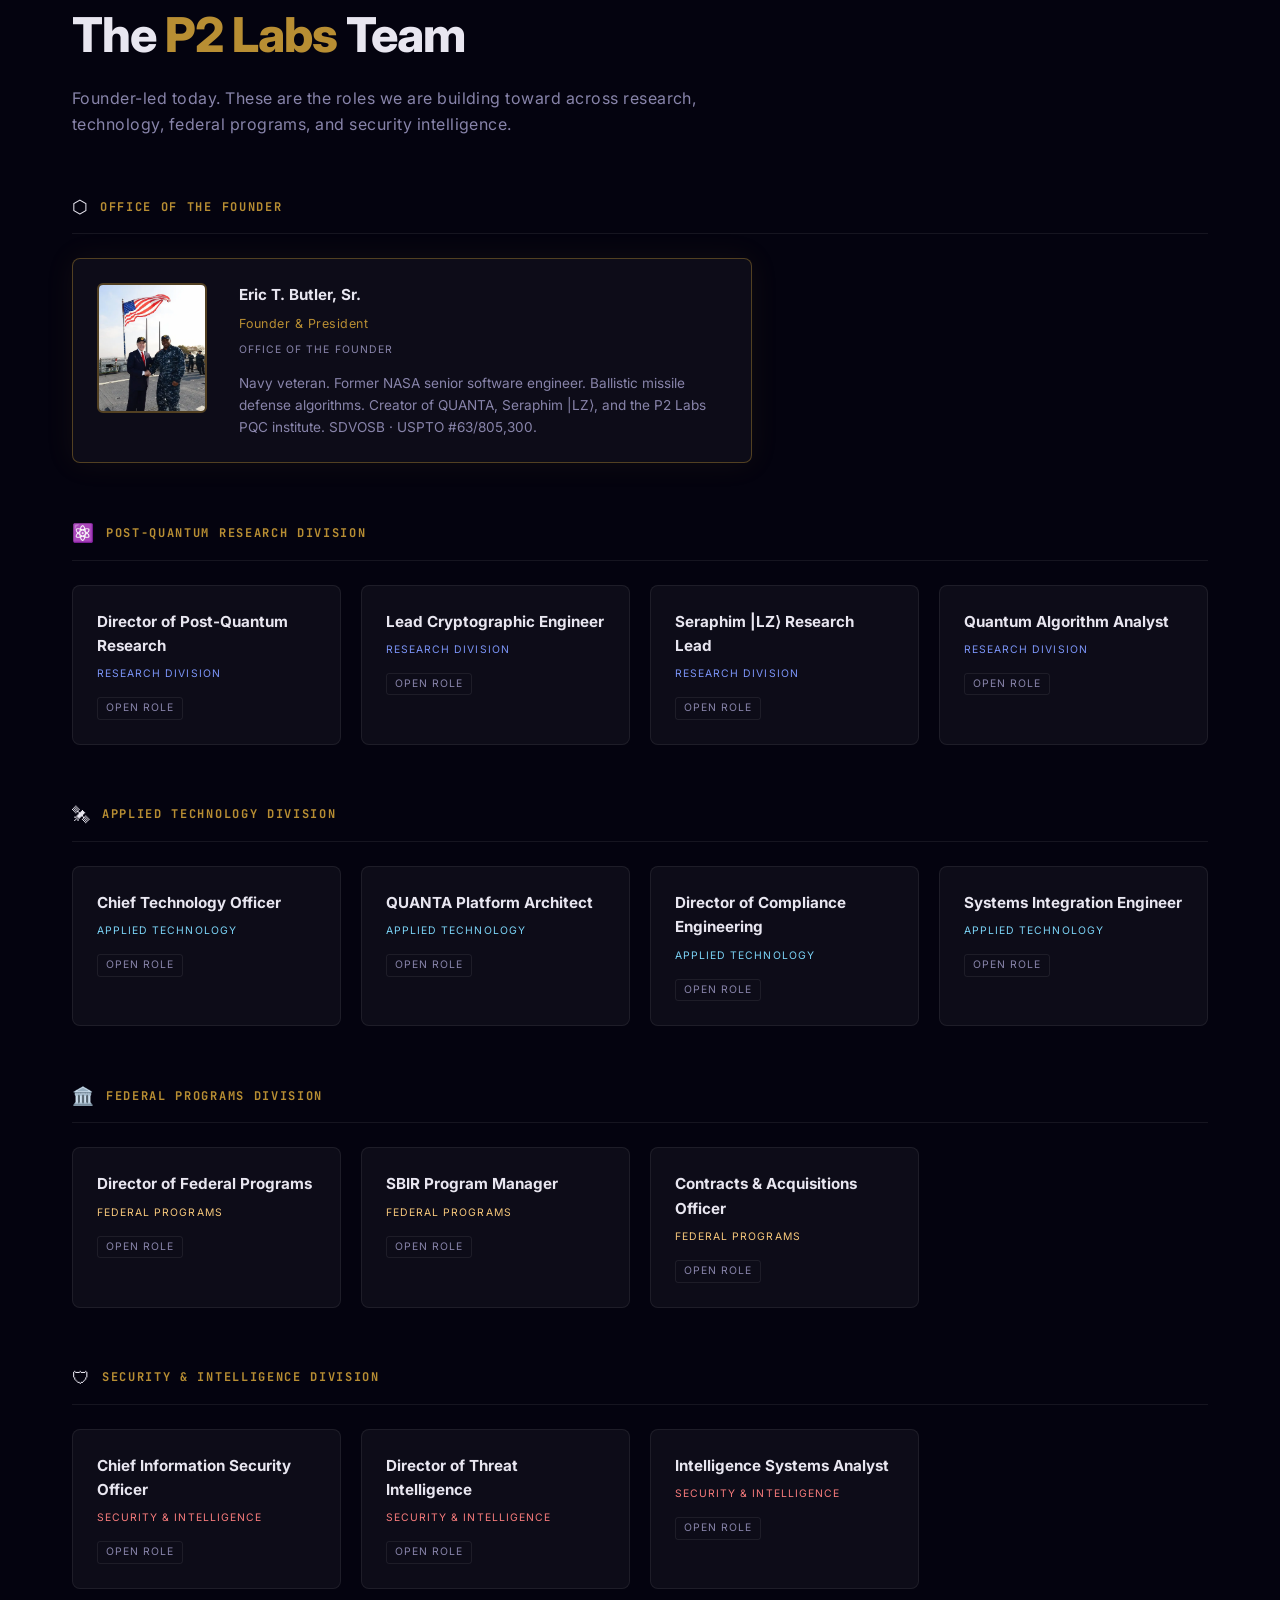
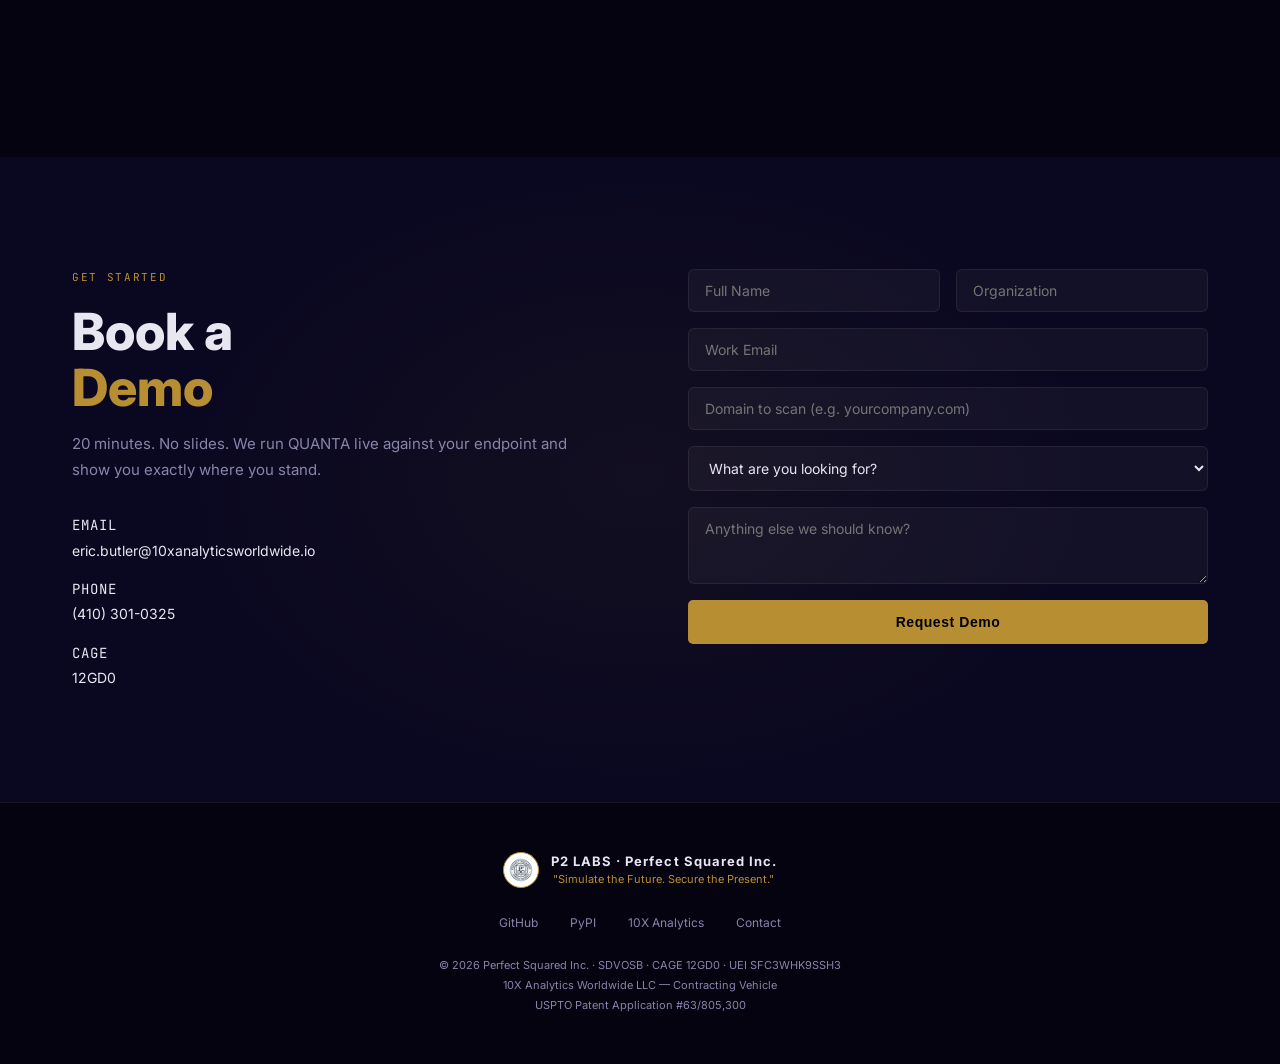
==== commit c6c1f4cf: "Remove claims we can't deliver yet: same day, remediation, managed Pricing strip is now Free website" ====
--- a/index.html
+++ b/index.html
@@ -174,7 +174,7 @@
         <div class="quanta-left">
           <div class="quanta-what">
             <h3>What QUANTA does</h3>
-            <p>The QUANTA-LATTICE scanner checks your websites and servers, certificates, SSH keys, and source code for encryption that quantum computers will break, mapped to NIST FIPS 203/204/205. Read-only and offline: nothing leaves your network. Same day, you get a plain-English report, a Cryptographic Bill of Materials, and a remediation roadmap.</p>
+            <p>The QUANTA-LATTICE scanner checks your websites and servers, certificates, SSH keys, and source code for encryption that quantum computers will break, mapped to NIST FIPS 203/204/205. Read-only: it changes nothing, and scan results stay on your machines. You get a plain-English report, a Cryptographic Bill of Materials, and a phased roadmap to the 2030/2031 deadlines.</p>
           </div>
           <div class="deliverables">
             <div class="deliverable">
@@ -202,32 +202,32 @@
               <span class="del-icon">✓</span>
               <div>
                 <strong>Branded PDF Report</strong>
-                <span>Ready for your AO, prime, or CMMC assessor</span>
+                <span>Executive summary you can share with leadership or your prime</span>
               </div>
             </div>
             <div class="deliverable">
               <span class="del-icon">✓</span>
               <div>
-                <strong>Remediation Implementation</strong>
-                <span>We don't just find the gaps — we fix them</span>
+                <strong>Phased Roadmap</strong>
+                <span>What to fix first, in order, against the 2030/2031 deadlines</span>
               </div>
             </div>
           </div>
           <div class="pricing-strip">
+            <div class="price-tier featured">
+              <div class="price-name">Website Check</div>
+              <div class="price-amount">Free</div>
+              <div class="price-desc">Your QUANTA Score, every point explained</div>
+            </div>
             <div class="price-tier">
               <div class="price-name">Assessment</div>
               <div class="price-amount">$7,500</div>
               <div class="price-desc">Scan + CBOM + report</div>
             </div>
-            <div class="price-tier featured">
-              <div class="price-name">Assessment + Remediation</div>
-              <div class="price-amount">$25K–$50K</div>
-              <div class="price-desc">We implement the fixes</div>
-            </div>
             <div class="price-tier">
-              <div class="price-name">Managed PQC</div>
-              <div class="price-amount">$5K–$10K<span>/mo</span></div>
-              <div class="price-desc">Ongoing monitoring</div>
+              <div class="price-name">Fix Planning</div>
+              <div class="price-amount">By quote</div>
+              <div class="price-desc">Help working through the roadmap</div>
             </div>
           </div>
         </div>
@@ -635,8 +635,7 @@
               <option value="" disabled selected>What are you looking for?</option>
               <option>Free website check</option>
               <option>PQC Assessment ($7,500)</option>
-              <option>Assessment + Remediation</option>
-              <option>Managed PQC Monitoring</option>
+              <option>Fix planning help</option>
               <option>SBIR / Research Partnership</option>
               <option>Teaming Agreement</option>
             </select>
